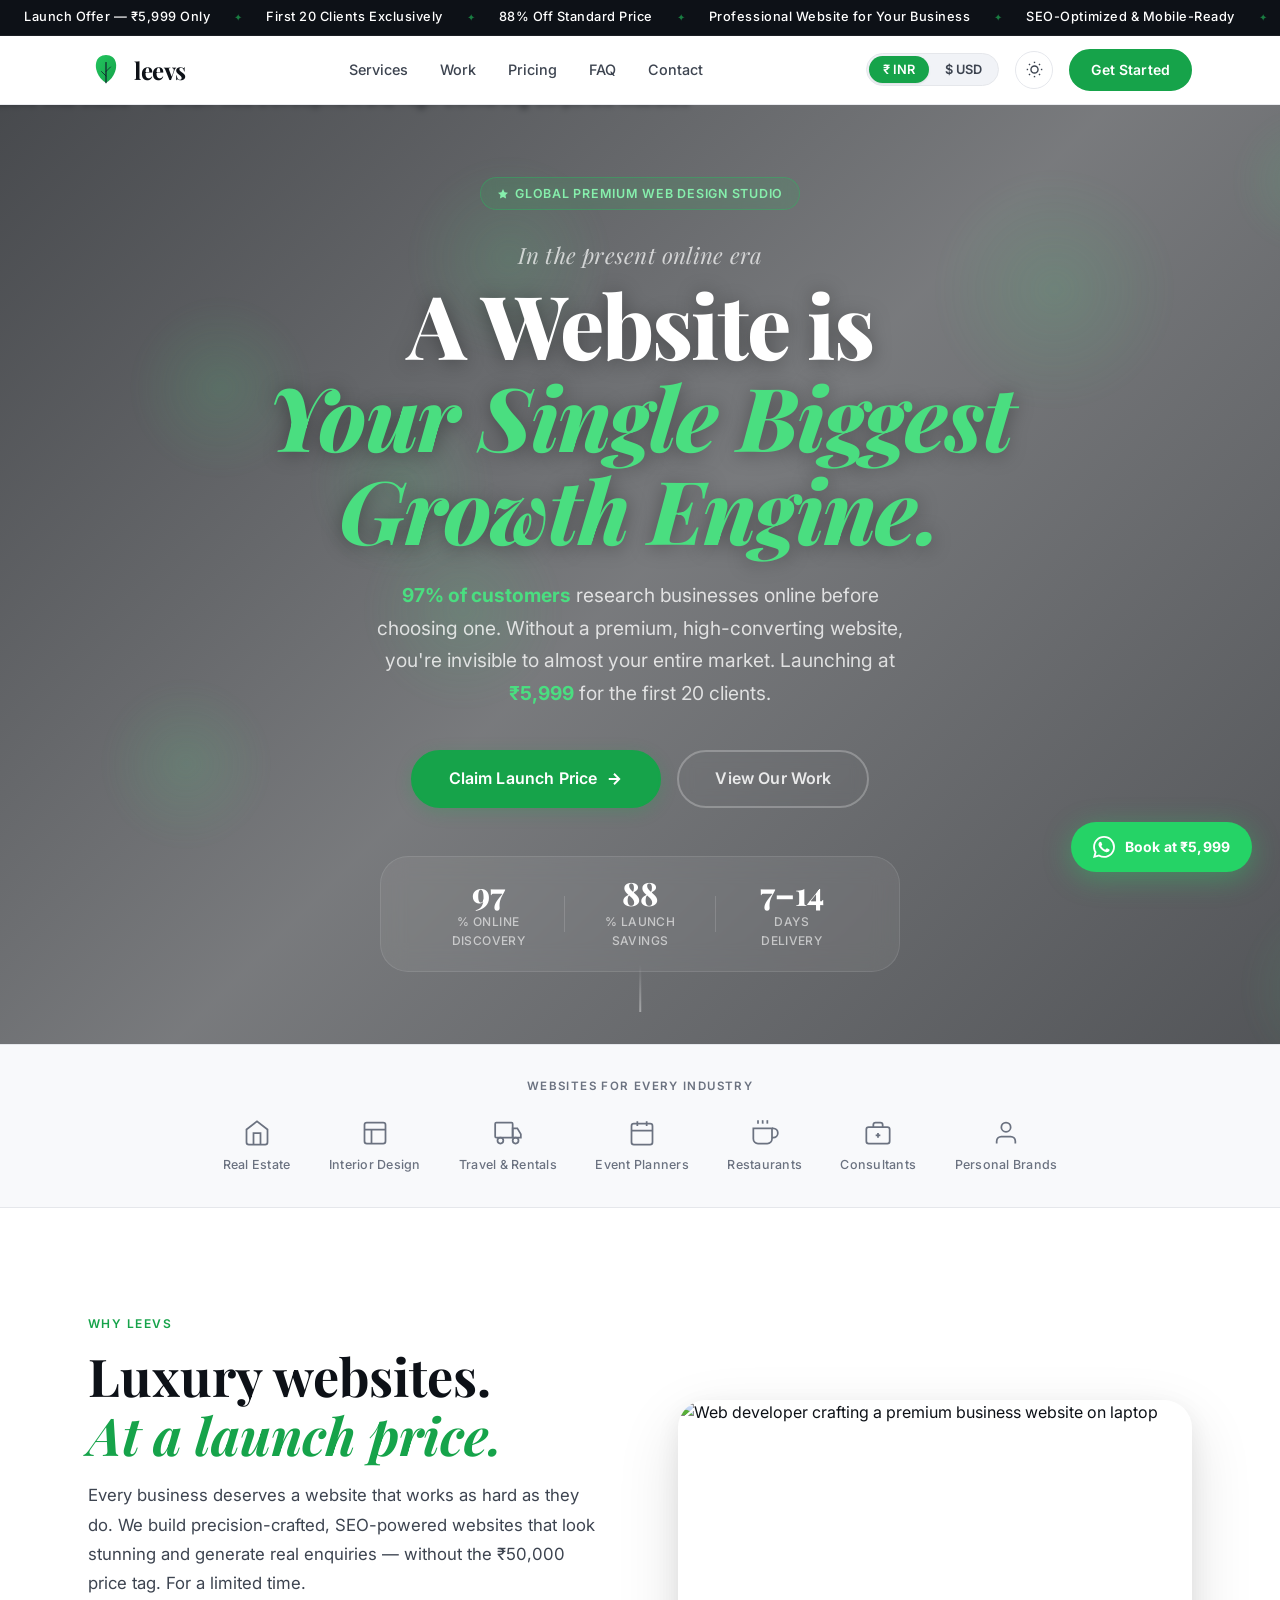
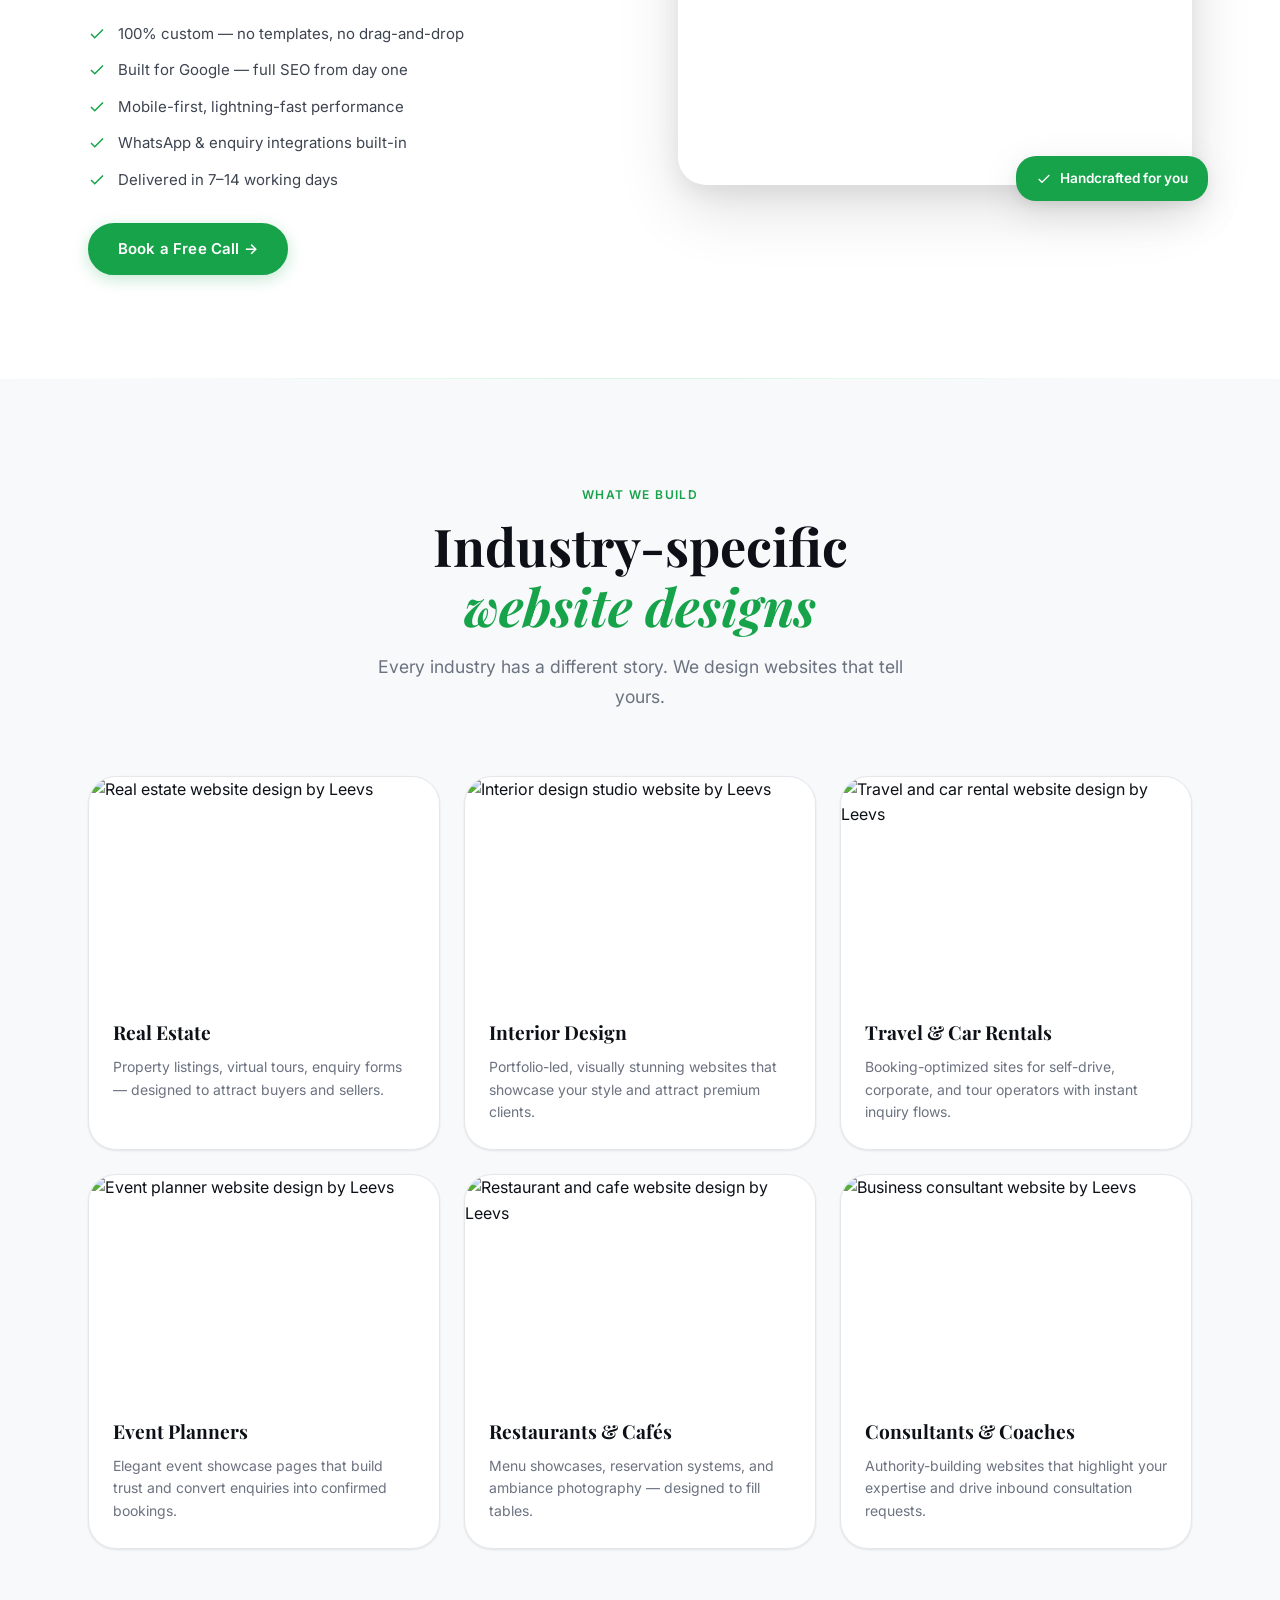
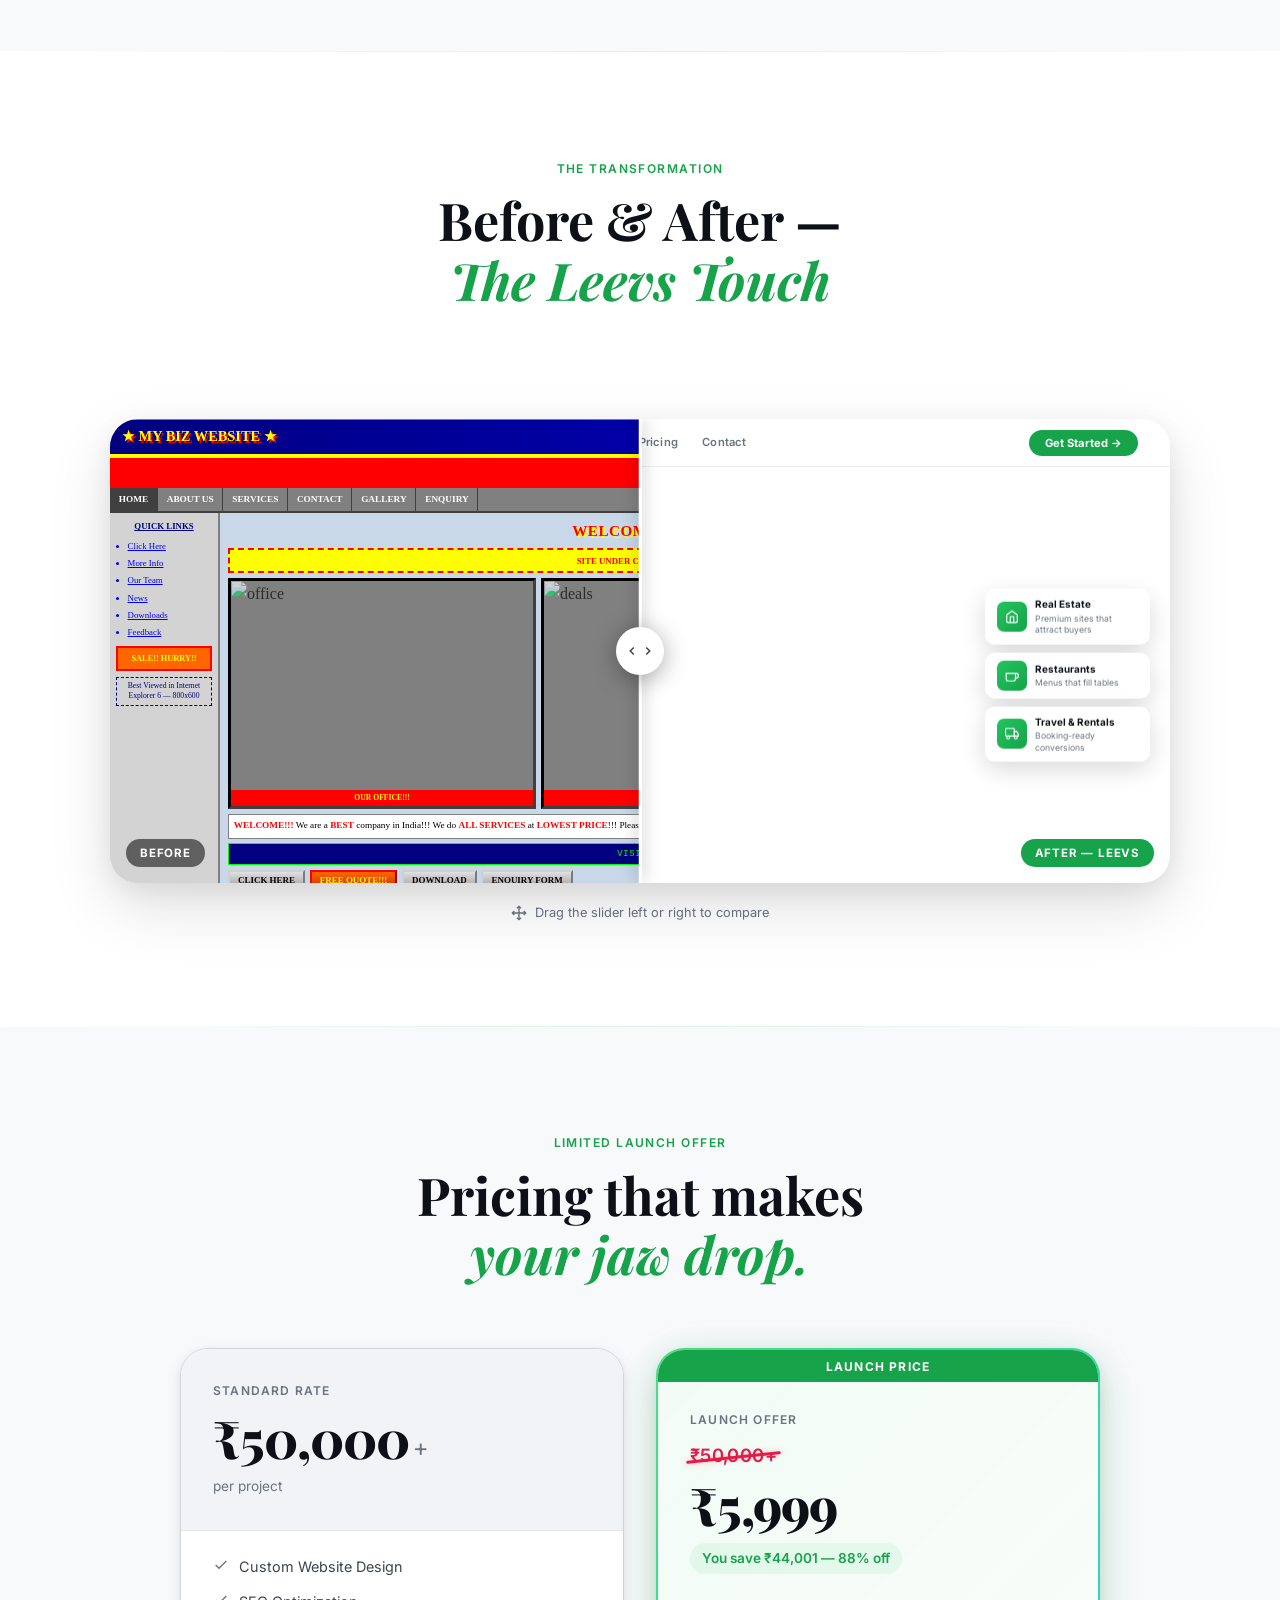
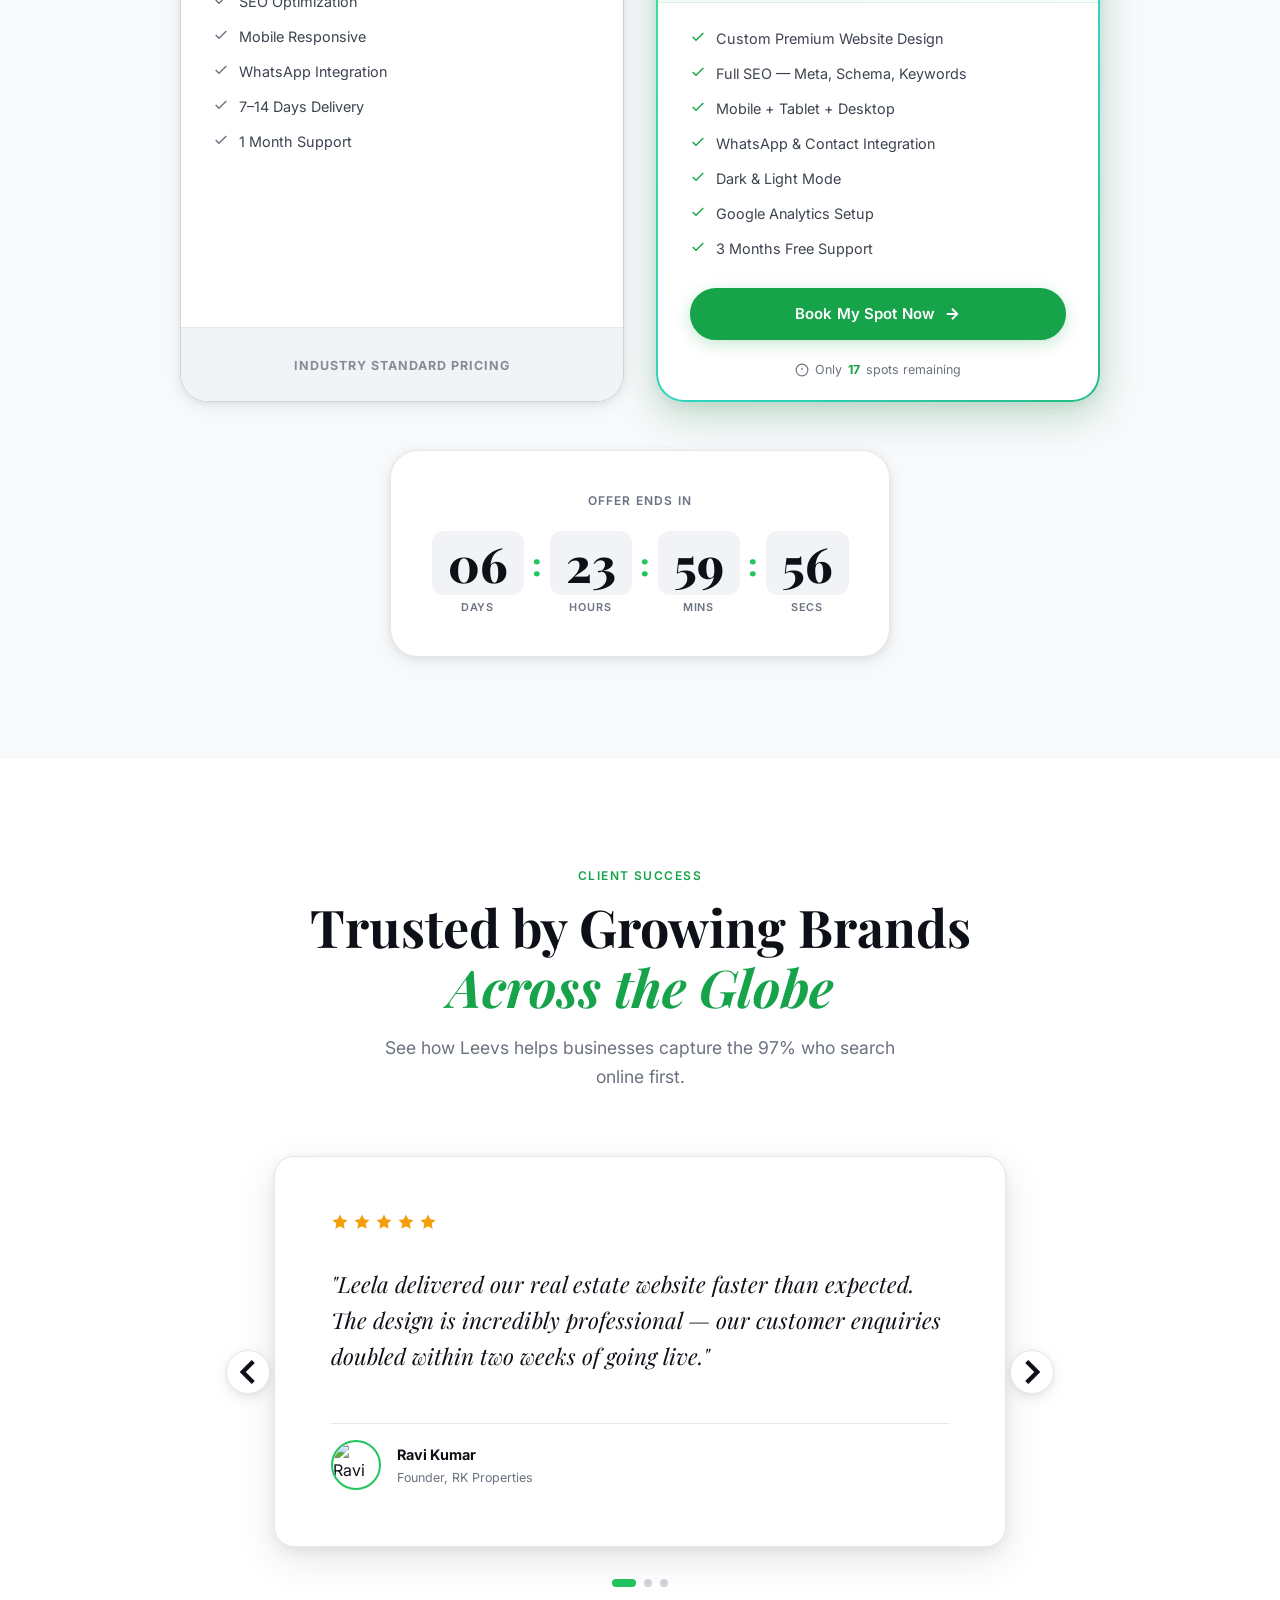
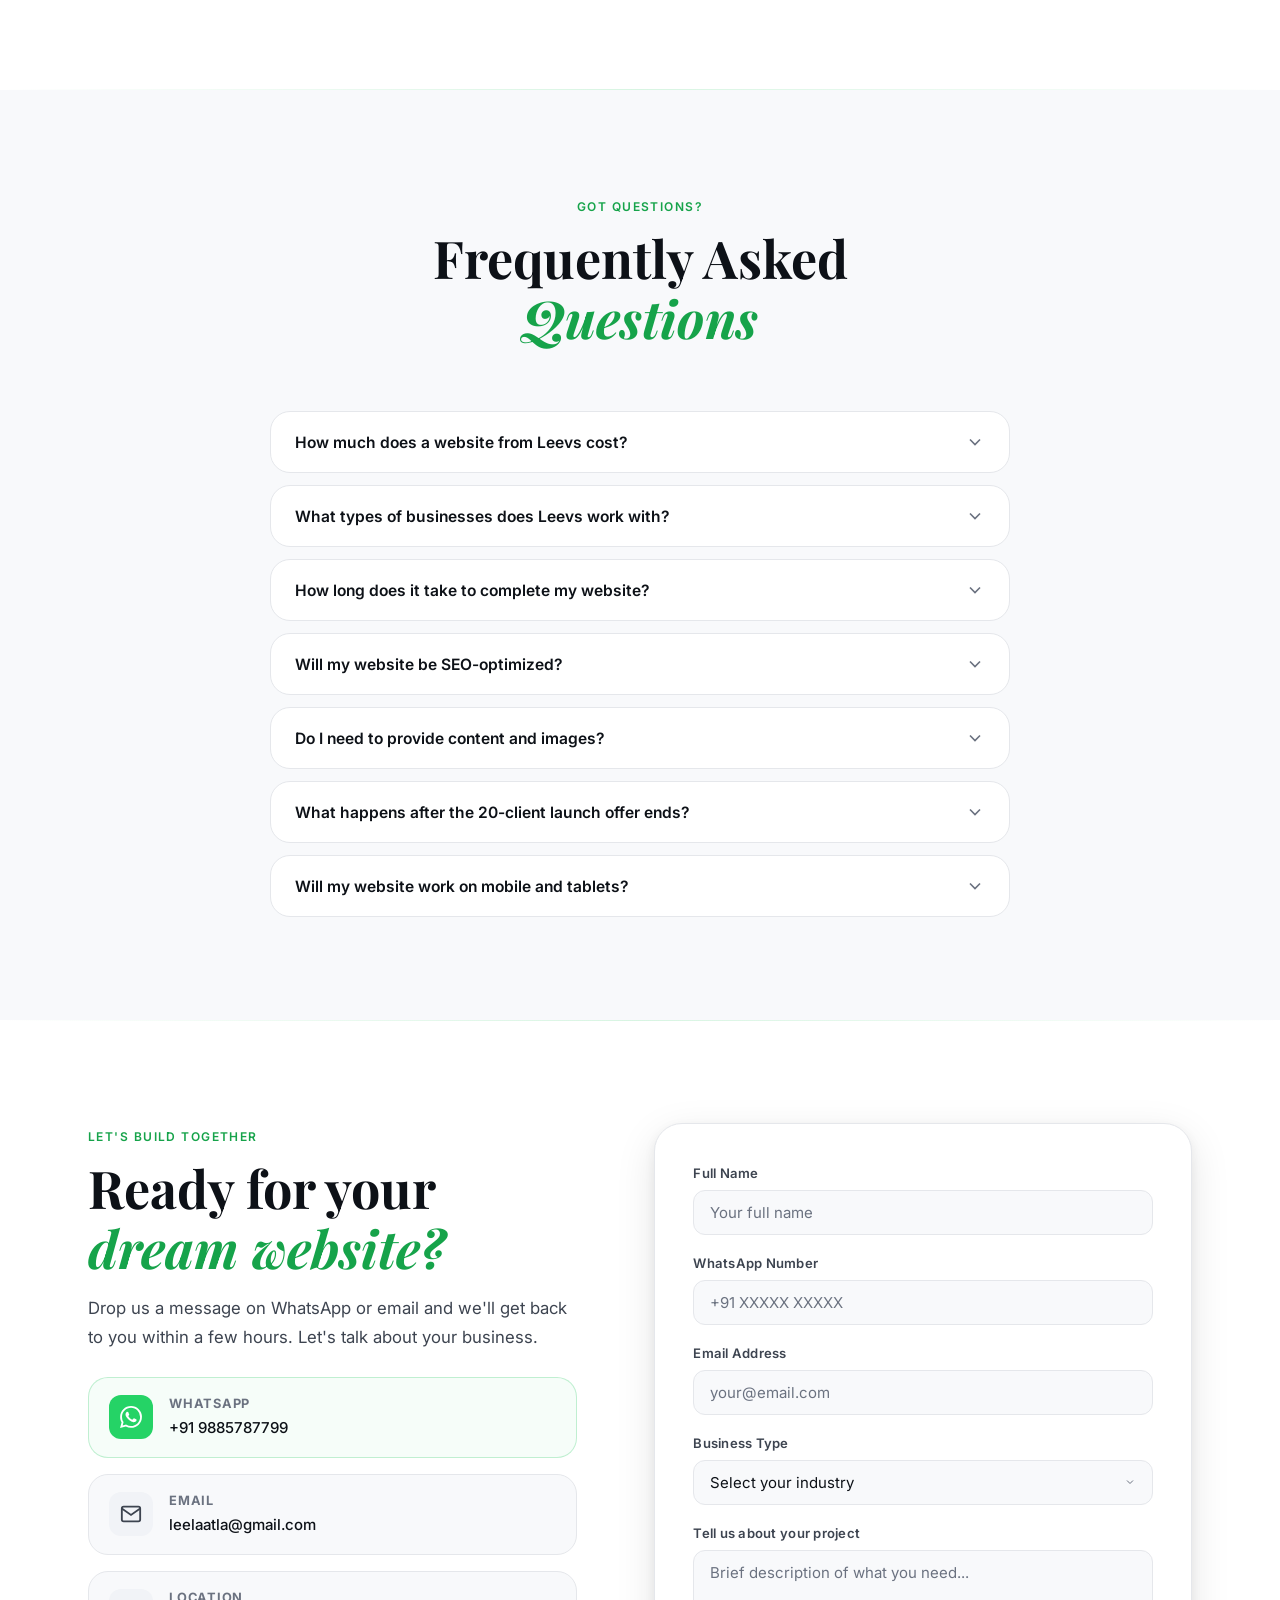
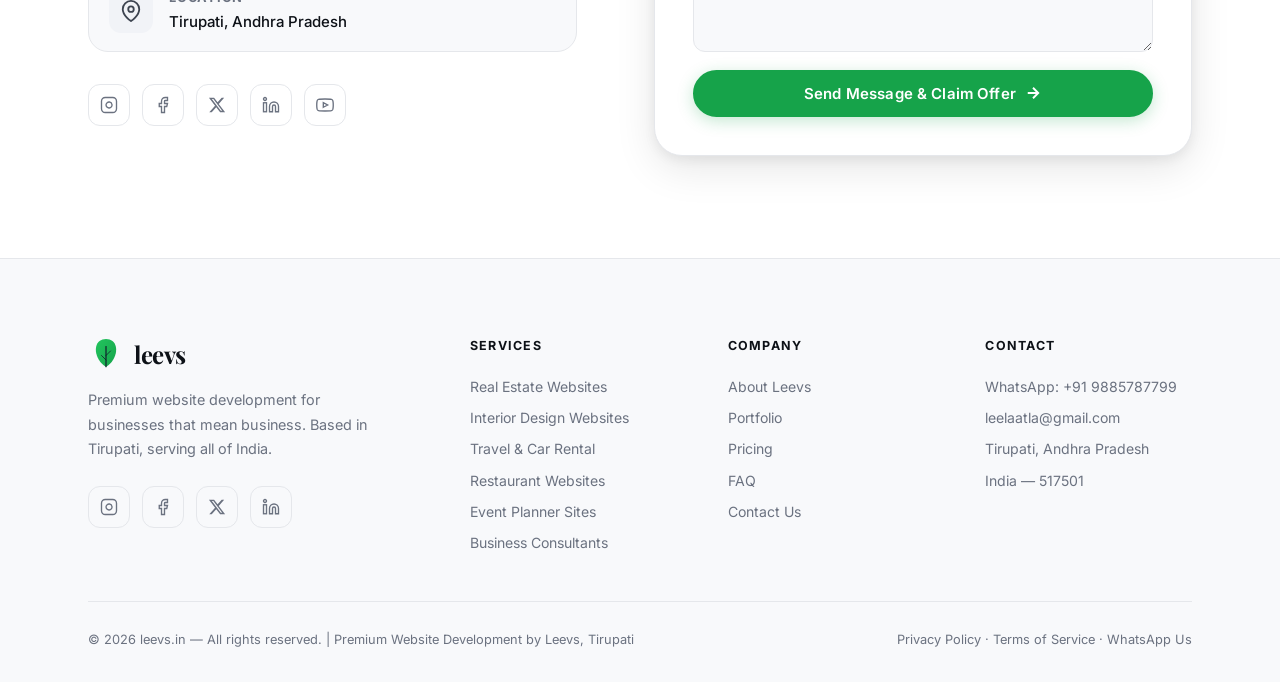
==== index.html @ 442b1426 "feat: premium luxury optimizations, dynamic Web3Forms leads, and Cloudflare Pages SEO headers" ====
<!DOCTYPE html>
<html lang="en" data-theme="light">
<head>
  <meta charset="UTF-8" />
  <meta name="viewport" content="width=device-width, initial-scale=1.0" />
  <meta http-equiv="X-UA-Compatible" content="IE=edge" />

  <title>Leevs | Premium Web Development & High-Converting Business Websites</title>
  <meta name="description" content="Leevs designs and builds premium, SEO-optimized business websites starting at just $79 / ₹5,999. Get a premium, luxury website that drives 97% of online customer discovery in the modern era. 7-14 days delivery. Launch offer." />
  <meta name="keywords" content="leevs, levis, leves, leevs.com, leevs.in, leev, leaves website, best web designer in hyderabad, best web designer in bangalore, best web designer in chennai, best web designer in tirupati, premium web design company hyderabad, web design bangalore, custom website development, affordable business website" />
  <meta name="author" content="Leela Srinivas Atla – Leevs" />
  <meta name="robots" content="index, follow, max-snippet:-1, max-image-preview:large, max-video-preview:-1" />
  <meta name="theme-color" content="#ffffff" />
  <link rel="canonical" href="https://leevs.in/" />

  <meta property="og:type" content="website" />
  <meta property="og:url" content="https://leevs.in/" />
  <meta property="og:title" content="Leevs – Premium Business Websites starting at $79 / ₹5,999" />
  <meta property="og:description" content="Elevate your business online with a luxury, custom-crafted website. Grab the launch price of $79 / ₹5,999. Drives 97% online customer discovery." />
  <meta property="og:image" content="https://leevs.in/og-image.jpg" />
  <meta property="og:locale" content="en_US" />
  <meta property="og:site_name" content="Leevs" />

  <meta name="twitter:card" content="summary_large_image" />
  <meta name="twitter:url" content="https://leevs.in/" />
  <meta name="twitter:title" content="Leevs – Custom Premium Websites at Just $79 / ₹5,999" />
  <meta name="twitter:description" content="Launch special: get a premium SEO-optimized business website. Handcrafted to scale your brand." />
  <meta name="twitter:image" content="https://leevs.in/og-image.jpg" />

  <meta name="geo.region" content="IN-AP" />
  <meta name="geo.placename" content="Tirupati, Hyderabad, Bangalore, Chennai" />
  <meta name="geo.position" content="13.6288;79.4192" />
  <meta name="ICBM" content="13.6288, 79.4192" />

  <link rel="icon" type="image/svg+xml" href="data:image/svg+xml,%3Csvg xmlns='http://www.w3.org/2000/svg' viewBox='0 0 64 64'%3E%3Cdefs%3E%3ClinearGradient id='lg' x1='0%25' y1='0%25' x2='100%25' y2='100%25'%3E%3Cstop offset='0%25' stop-color='%2322c55e'/%3E%3Cstop offset='100%25' stop-color='%2316a34a'/%3E%3C/linearGradient%3E%3C/defs%3E%3Ccircle cx='32' cy='32' r='32' fill='%230f172a'/%3E%3Cpath d='M32 10 C50 10 54 28 40 44 C36 48 32 50 32 50 C32 50 28 48 24 44 C10 28 14 10 32 10Z' fill='url(%23lg)'/%3E%3Cline x1='32' y1='50' x2='32' y2='20' stroke='%230f172a' stroke-width='1.5' stroke-linecap='round'/%3E%3C/svg%3E" />
  <link rel="apple-touch-icon" href="data:image/svg+xml,%3Csvg xmlns='http://www.w3.org/2000/svg' viewBox='0 0 180 180'%3E%3Crect width='180' height='180' rx='40' fill='%230f172a'/%3E%3Cpath d='M90 20 C145 20 155 75 120 115 C110 127 90 135 90 135 C90 135 70 127 60 115 C25 75 35 20 90 20Z' fill='%2322c55e'/%3E%3C/svg%3E" />

  <link rel="preconnect" href="https://fonts.googleapis.com" />
  <link rel="preconnect" href="https://fonts.gstatic.com" crossorigin />
  <link href="https://fonts.googleapis.com/css2?family=Playfair+Display:ital,wght@0,400;0,600;0,700;0,800;1,400;1,600&family=Inter:wght@300;400;500;600;700&family=Cormorant+Garamond:ital,wght@0,300;0,400;0,600;1,300;1,400&display=swap" rel="stylesheet" />
  <link rel="manifest" href="/manifest.json" />

  <script type="application/ld+json">
  {
    "@context": "https://schema.org",
    "@graph": [
      {
        "@type": "WebSite",
        "@id": "https://leevs.in/#website",
        "url": "https://leevs.in/",
        "name": "Leevs",
        "description": "Premium website development for businesses at affordable launch prices.",
        "publisher": { "@id": "https://leevs.in/#organization" },
        "inLanguage": "en-US",
        "alternateName": ["levis", "leves", "leevs.com", "leevs.in", "leevs", "leaves website", "leev"]
      },
      {
        "@type": "Organization",
        "@id": "https://leevs.in/#organization",
        "name": "Leevs",
        "legalName": "Leevs Web Studio",
        "alternateName": ["levis", "leves", "leevs.com", "leevs.in", "leevs", "leevs web studio", "levis web design", "leves web studio", "leevs web design", "leaves web design"],
        "url": "https://leevs.in/",
        "description": "Premium web design studio offering custom business websites at global launch prices starting at $79 / ₹5,999.",
        "telephone": "+919885787799",
        "email": "leelaatla@gmail.com",
        "areaServed": [
          { "@type": "City", "name": "Hyderabad", "sameAs": "https://en.wikipedia.org/wiki/Hyderabad" },
          { "@type": "City", "name": "Bangalore", "sameAs": "https://en.wikipedia.org/wiki/Bengaluru" },
          { "@type": "City", "name": "Chennai", "sameAs": "https://en.wikipedia.org/wiki/Chennai" },
          { "@type": "City", "name": "Tirupati", "sameAs": "https://en.wikipedia.org/wiki/Tirupati" },
          { "@type": "City", "name": "Mumbai", "sameAs": "https://en.wikipedia.org/wiki/Mumbai" },
          { "@type": "City", "name": "Pune", "sameAs": "https://en.wikipedia.org/wiki/Pune" },
          { "@type": "City", "name": "Delhi", "sameAs": "https://en.wikipedia.org/wiki/Delhi" },
          { "@type": "City", "name": "Noida", "sameAs": "https://en.wikipedia.org/wiki/Noida" },
          { "@type": "City", "name": "Gurgaon", "sameAs": "https://en.wikipedia.org/wiki/Gurugram" },
          { "@type": "City", "name": "Kolkata", "sameAs": "https://en.wikipedia.org/wiki/Kolkata" },
          { "@type": "City", "name": "Kochi", "sameAs": "https://en.wikipedia.org/wiki/Kochi" },
          { "@type": "City", "name": "Visakhapatnam", "sameAs": "https://en.wikipedia.org/wiki/Visakhapatnam" },
          { "@type": "City", "name": "Vijayawada", "sameAs": "https://en.wikipedia.org/wiki/Vijayawada" },
          { "@type": "City", "name": "Ahmedabad", "sameAs": "https://en.wikipedia.org/wiki/Ahmedabad" },
          { "@type": "City", "name": "San Francisco", "sameAs": "https://en.wikipedia.org/wiki/San_Francisco" },
          { "@type": "City", "name": "New York", "sameAs": "https://en.wikipedia.org/wiki/New_York_City" },
          { "@type": "City", "name": "London", "sameAs": "https://en.wikipedia.org/wiki/London" },
          { "@type": "City", "name": "Dubai", "sameAs": "https://en.wikipedia.org/wiki/Dubai" },
          { "@type": "City", "name": "Singapore", "sameAs": "https://en.wikipedia.org/wiki/Singapore" },
          { "@type": "City", "name": "Sydney", "sameAs": "https://en.wikipedia.org/wiki/Sydney" },
          { "@type": "City", "name": "Toronto", "sameAs": "https://en.wikipedia.org/wiki/Toronto" },
          { "@type": "Country", "name": "India", "sameAs": "https://en.wikipedia.org/wiki/India" },
          { "@type": "Country", "name": "United States", "sameAs": "https://en.wikipedia.org/wiki/United_States" }
        ],
        "address": {
          "@type": "PostalAddress",
          "addressLocality": "Tirupati",
          "addressRegion": "Andhra Pradesh",
          "postalCode": "517501",
          "addressCountry": "IN"
        },
        "founder": {
          "@type": "Person",
          "name": "Leela Srinivas Atla",
          "email": "leelaatla@gmail.com"
        },
        "hasOfferCatalog": {
          "@type": "OfferCatalog",
          "name": "Website Development Services",
          "itemListElement": [
            {
              "@type": "Offer",
              "name": "Launch Special Website Package (INR)",
              "price": "5999",
              "priceCurrency": "INR",
              "availability": "https://schema.org/LimitedAvailability"
            },
            {
              "@type": "Offer",
              "name": "Launch Special Website Package (USD)",
              "price": "79",
              "priceCurrency": "USD",
              "availability": "https://schema.org/LimitedAvailability"
            }
          ]
        }
      },
      {
        "@type": "FAQPage",
        "mainEntity": [
          {
            "@type": "Question",
            "name": "How much does a website from Leevs cost?",
            "acceptedAnswer": { "@type": "Answer", "text": "Our standard pricing starts at $699 / ₹50,000+. During launch, we offer a complete custom website at just $79 / ₹5,999 — an 88% discount — for the first 20 clients." }
          },
          {
            "@type": "Question",
            "name": "What types of businesses does Leevs build websites for?",
            "acceptedAnswer": { "@type": "Answer", "text": "Real Estate, Interior Design, Travel & Car Rentals, Event Planners, Restaurants, Consultants, Personal Brands, and more." }
          },
          {
            "@type": "Question",
            "name": "Will my website be SEO optimized?",
            "acceptedAnswer": { "@type": "Answer", "text": "Yes — semantic HTML5, meta tags, schema markup, fast load, mobile-first, Google Search Console setup and keyword integration." }
          },
          {
            "@type": "Question",
            "name": "How long does it take to build a website?",
            "acceptedAnswer": { "@type": "Answer", "text": "7–14 working days depending on complexity and content delivery." }
          }
        ]
      }
    ]
  }
  </script>

  <link rel="stylesheet" href="style.css" />
</head>

<body>

  <!-- ANIMATED RIBBON -->
  <div class="ribbon" aria-label="Launch offer announcement">
    <div class="ribbon__track">
      <span class="ribbon__item">Launch Offer — <span class="curr-val" data-usd="$79" data-inr="₹5,999">₹5,999</span> Only</span>
      <span class="ribbon__sep">✦</span>
      <span class="ribbon__item">First 20 Clients Exclusively</span>
      <span class="ribbon__sep">✦</span>
      <span class="ribbon__item">88% Off Standard Price</span>
      <span class="ribbon__sep">✦</span>
      <span class="ribbon__item">Professional Website for Your Business</span>
      <span class="ribbon__sep">✦</span>
      <span class="ribbon__item">SEO-Optimized &amp; Mobile-Ready</span>
      <span class="ribbon__sep">✦</span>
      <span class="ribbon__item">Launch Offer — <span class="curr-val" data-usd="$79" data-inr="₹5,999">₹5,999</span> Only</span>
      <span class="ribbon__sep">✦</span>
      <span class="ribbon__item">First 20 Clients Exclusively</span>
      <span class="ribbon__sep">✦</span>
      <span class="ribbon__item">88% Off Standard Price</span>
      <span class="ribbon__sep">✦</span>
      <span class="ribbon__item">Professional Website for Your Business</span>
      <span class="ribbon__sep">✦</span>
      <span class="ribbon__item">SEO-Optimized &amp; Mobile-Ready</span>
      <span class="ribbon__sep">✦</span>
    </div>
  </div>

  <!-- NAVBAR -->
  <header class="navbar" id="navbar" role="banner">
    <div class="container navbar__inner">
      <a href="/" class="navbar__logo" aria-label="Leevs Home">
        <svg class="logo-svg" viewBox="0 0 48 48" fill="none" xmlns="http://www.w3.org/2000/svg" aria-hidden="true">
          <defs>
            <linearGradient id="leafGrad" x1="0%" y1="0%" x2="100%" y2="100%">
              <stop offset="0%" stop-color="#22c55e"/>
              <stop offset="100%" stop-color="#16a34a"/>
            </linearGradient>
          </defs>
          <path d="M24 4 C38 4 42 20 32 34 C28.5 38.5 24 41 24 41 C24 41 19.5 38.5 16 34 C6 20 10 4 24 4Z" fill="url(#leafGrad)"/>
          <line x1="24" y1="41" x2="24" y2="14" stroke="#0f172a" stroke-width="1.5" stroke-linecap="round"/>
          <line x1="24" y1="26" x2="30" y2="20" stroke="#0f172a" stroke-width="1" stroke-linecap="round"/>
          <line x1="24" y1="32" x2="18" y2="26" stroke="#0f172a" stroke-width="1" stroke-linecap="round"/>
        </svg>
        <span class="logo-text">leevs</span>
      </a>

      <nav class="navbar__nav" role="navigation" aria-label="Main navigation">
        <ul>
          <li><a href="#services">Services</a></li>
          <li><a href="#work">Work</a></li>
          <li><a href="#pricing">Pricing</a></li>
          <li><a href="#faq">FAQ</a></li>
          <li><a href="#contact">Contact</a></li>
        </ul>
      </nav>

      <div class="navbar__controls">
        <!-- CURRENCY SWITCHER -->
        <div class="currency-toggle" id="currencyToggle" role="group" aria-label="Currency Selector">
          <button class="currency-btn active" data-currency="inr" aria-label="Switch to INR">₹ INR</button>
          <button class="currency-btn" data-currency="usd" aria-label="Switch to USD">$ USD</button>
        </div>

        <button class="theme-toggle" id="themeToggle" aria-label="Toggle dark/light mode">
          <svg class="icon-sun" xmlns="http://www.w3.org/2000/svg" viewBox="0 0 24 24" fill="none" stroke="currentColor" stroke-width="2">
            <circle cx="12" cy="12" r="5"/>
            <line x1="12" y1="1" x2="12" y2="3"/><line x1="12" y1="21" x2="12" y2="23"/>
            <line x1="4.22" y1="4.22" x2="5.64" y2="5.64"/><line x1="18.36" y1="18.36" x2="19.78" y2="19.78"/>
            <line x1="1" y1="12" x2="3" y2="12"/><line x1="21" y1="12" x2="23" y2="12"/>
            <line x1="4.22" y1="19.78" x2="5.64" y2="18.36"/><line x1="18.36" y1="5.64" x2="19.78" y2="4.22"/>
          </svg>
          <svg class="icon-moon" xmlns="http://www.w3.org/2000/svg" viewBox="0 0 24 24" fill="none" stroke="currentColor" stroke-width="2">
            <path d="M21 12.79A9 9 0 1 1 11.21 3 7 7 0 0 0 21 12.79z"/>
          </svg>
        </button>
        <a href="#contact" class="btn btn--nav">Get Started</a>
        <button class="hamburger" id="hamburger" aria-label="Open menu" aria-expanded="false">
          <span></span><span></span><span></span>
        </button>
      </div>
    </div>

    <div class="mobile-menu" id="mobileMenu" role="dialog" aria-label="Mobile navigation">
      <ul>
        <li><a href="#services" class="mobile-link">Services</a></li>
        <li><a href="#work" class="mobile-link">Work</a></li>
        <li><a href="#pricing" class="mobile-link">Pricing</a></li>
        <li><a href="#faq" class="mobile-link">FAQ</a></li>
        <li><a href="#contact" class="mobile-link">Contact</a></li>
        <li><a href="#contact" class="btn btn--primary mobile-link">Get Started →</a></li>
      </ul>
    </div>
  </header>

  <main id="main-content">

    <!-- HERO -->
    <section class="hero" id="hero" aria-labelledby="heroHeading">
      <div class="hero__bg" aria-hidden="true">
        <img src="https://images.unsplash.com/photo-1467232004584-a241de8bcf5d?w=1920&q=80&auto=format&fit=crop"
             alt="Leevs Web Studio - Premium Web Development and High-Converting Corporate Websites" class="hero__bg-img" loading="eager" fetchpriority="high"/>
        <div class="hero__bg-overlay"></div>
        <div class="hero__particles" id="heroParticles" aria-hidden="true"></div>
      </div>
      <div class="container hero__content">
        <div class="hero__badge reveal">
          <svg width="14" height="14" viewBox="0 0 24 24" fill="currentColor"><path d="M12 2l3.09 6.26L22 9.27l-5 4.87 1.18 6.88L12 17.77l-6.18 3.25L7 14.14 2 9.27l6.91-1.01L12 2z"/></svg>
          <span>Global Premium Web Design Studio</span>
        </div>
        <h1 class="hero__headline reveal" id="heroHeading">
          <span class="hero__headline-sub">In the present online era</span>
          <span class="hero__headline-main">A Website is <em>Your Single Biggest Growth Engine.</em></span>
        </h1>
        <p class="hero__subtext reveal">
          <strong>97% of customers</strong> research businesses online before choosing one. Without a premium, high-converting website, you're invisible to almost your entire market.
          Launching at <strong class="curr-val" data-usd="$79" data-inr="₹5,999">₹5,999</strong> for the first 20 clients.
        </p>
        <div class="hero__ctas reveal">
          <a href="#contact" class="btn btn--primary btn--lg">
            Claim Launch Price
            <svg width="18" height="18" viewBox="0 0 24 24" fill="none" stroke="currentColor" stroke-width="2.5"><path d="M5 12h14M12 5l7 7-7 7"/></svg>
          </a>
          <a href="#work" class="btn btn--ghost btn--lg">View Our Work</a>
        </div>
        <div class="hero__stats reveal">
          <div class="hero__stat"><strong data-count="97">97</strong><span>% Online Discovery</span></div>
          <div class="hero__stat-divider"></div>
          <div class="hero__stat"><strong data-count="88">88</strong><span>% Launch Savings</span></div>
          <div class="hero__stat-divider"></div>
          <div class="hero__stat"><strong>7–14</strong><span>Days Delivery</span></div>
        </div>
      </div>
      <div class="hero__scroll" aria-hidden="true"><div class="hero__scroll-line"></div></div>
    </section>

        <!-- TRUST BAR -->
    <section class="trust-bar" aria-label="Industries we serve">
      <div class="container">
        <p class="trust-bar__label">Websites for every industry</p>
        <div class="trust-bar__items">
          <div class="trust-bar__item">
            <svg viewBox="0 0 24 24" fill="none" stroke="currentColor" stroke-width="1.5" aria-hidden="true">
              <path d="M3 9l9-7 9 7v11a2 2 0 0 1-2 2H5a2 2 0 0 1-2-2z"/>
              <polyline points="9 22 9 12 15 12 15 22"/>
            </svg>
            <span>Real Estate</span>
          </div>
          <div class="trust-bar__item">
            <svg viewBox="0 0 24 24" fill="none" stroke="currentColor" stroke-width="1.5" aria-hidden="true">
              <rect x="3" y="3" width="18" height="18" rx="2"/>
              <path d="M3 9h18M9 21V9"/>
            </svg>
            <span>Interior Design</span>
          </div>
          <div class="trust-bar__item">
            <svg viewBox="0 0 24 24" fill="none" stroke="currentColor" stroke-width="1.5" aria-hidden="true">
              <rect x="1" y="3" width="15" height="13" rx="1"/>
              <path d="M16 8h4l3 5v3h-7V8z"/>
              <circle cx="5.5" cy="18.5" r="2.5"/><circle cx="18.5" cy="18.5" r="2.5"/>
            </svg>
            <span>Travel & Rentals</span>
          </div>
          <div class="trust-bar__item">
            <svg viewBox="0 0 24 24" fill="none" stroke="currentColor" stroke-width="1.5" aria-hidden="true">
              <path d="M8 2v4M16 2v4M3 10h18M5 4h14a2 2 0 0 1 2 2v14a2 2 0 0 1-2 2H5a2 2 0 0 1-2-2V6a2 2 0 0 1 2-2z"/>
            </svg>
            <span>Event Planners</span>
          </div>
          <div class="trust-bar__item">
            <svg viewBox="0 0 24 24" fill="none" stroke="currentColor" stroke-width="1.5" aria-hidden="true">
              <path d="M18 8h1a4 4 0 0 1 0 8h-1"/>
              <path d="M2 8h16v9a4 4 0 0 1-4 4H6a4 4 0 0 1-4-4V8z"/>
              <line x1="6" y1="1" x2="6" y2="4"/><line x1="10" y1="1" x2="10" y2="4"/><line x1="14" y1="1" x2="14" y2="4"/>
            </svg>
            <span>Restaurants</span>
          </div>
          <div class="trust-bar__item">
            <svg viewBox="0 0 24 24" fill="none" stroke="currentColor" stroke-width="1.5" aria-hidden="true">
              <rect x="2" y="7" width="20" height="14" rx="2"/>
              <path d="M16 7V5a2 2 0 0 0-2-2h-4a2 2 0 0 0-2 2v2"/>
              <line x1="12" y1="12" x2="12" y2="16"/><line x1="10" y1="14" x2="14" y2="14"/>
            </svg>
            <span>Consultants</span>
          </div>
          <div class="trust-bar__item">
            <svg viewBox="0 0 24 24" fill="none" stroke="currentColor" stroke-width="1.5" aria-hidden="true">
              <path d="M20 21v-2a4 4 0 0 0-4-4H8a4 4 0 0 0-4 4v2"/>
              <circle cx="12" cy="7" r="4"/>
            </svg>
            <span>Personal Brands</span>
          </div>
        </div>
      </div>
    </section>

    <!-- VALUE PROPOSITION -->
    <section class="value-prop section" id="about" aria-labelledby="valueHeading">
      <div class="container">
        <div class="value-prop__grid">
          <div class="value-prop__text">
            <span class="section-label">Why Leevs</span>
            <h2 id="valueHeading" class="section-title reveal">
              Luxury websites.<br/><em>At a launch price.</em>
            </h2>
            <p class="section-body reveal">
              Every business deserves a website that works as hard as they do. We build precision-crafted, SEO-powered websites that look stunning and generate real enquiries — without the <span class="curr-val" data-usd="$699" data-inr="₹50,000">₹50,000</span> price tag. For a limited time.
            </p>
            <ul class="value-list reveal">
              <li>
                <svg viewBox="0 0 24 24" fill="none" stroke="currentColor" stroke-width="2" aria-hidden="true"><polyline points="20 6 9 17 4 12"/></svg>
                <span>100% custom — no templates, no drag-and-drop</span>
              </li>
              <li>
                <svg viewBox="0 0 24 24" fill="none" stroke="currentColor" stroke-width="2" aria-hidden="true"><polyline points="20 6 9 17 4 12"/></svg>
                <span>Built for Google — full SEO from day one</span>
              </li>
              <li>
                <svg viewBox="0 0 24 24" fill="none" stroke="currentColor" stroke-width="2" aria-hidden="true"><polyline points="20 6 9 17 4 12"/></svg>
                <span>Mobile-first, lightning-fast performance</span>
              </li>
              <li>
                <svg viewBox="0 0 24 24" fill="none" stroke="currentColor" stroke-width="2" aria-hidden="true"><polyline points="20 6 9 17 4 12"/></svg>
                <span>WhatsApp &amp; enquiry integrations built-in</span>
              </li>
              <li>
                <svg viewBox="0 0 24 24" fill="none" stroke="currentColor" stroke-width="2" aria-hidden="true"><polyline points="20 6 9 17 4 12"/></svg>
                <span>Delivered in 7–14 working days</span>
              </li>
            </ul>
            <a href="#contact" class="btn btn--primary reveal">Book a Free Call →</a>
          </div>
          <div class="value-prop__visual reveal">
            <div class="value-prop__img-frame">
              <img
                src="https://images.unsplash.com/photo-1498050108023-c5249f4df085?w=800&q=80&auto=format&fit=crop"
                alt="Web developer crafting a premium business website on laptop"
                loading="lazy" class="value-prop__img"
              />
              <div class="value-prop__badge value-prop__badge--pulse">
                <svg width="20" height="20" viewBox="0 0 24 24" fill="none" stroke="currentColor" stroke-width="2"><polyline points="20 6 9 17 4 12"/></svg>
                <span>Handcrafted for you</span>
              </div>
            </div>
          </div>
        </div>
      </div>
    </section>

    <hr class="luxury-divider" />

    <!-- SERVICES -->
    <section class="services section" id="services" aria-labelledby="servicesHeading">
      <div class="container">
        <div class="section-header">
          <span class="section-label">What We Build</span>
          <h2 id="servicesHeading" class="section-title reveal">Industry-specific<br/><em>website designs</em></h2>
          <p class="section-subtitle reveal">Every industry has a different story. We design websites that tell yours.</p>
        </div>
        <div class="services__grid">
          <article class="service-card reveal" itemscope itemtype="https://schema.org/Service">
            <div class="service-card__img-wrap">
              <img src="https://images.unsplash.com/photo-1560518883-ce09059eeffa?w=600&q=80&auto=format&fit=crop"
                   alt="Real estate website design by Leevs" loading="lazy" itemprop="image"/>
              <div class="service-card__overlay"></div>
            </div>
            <div class="service-card__body">
              <h3 itemprop="name">Real Estate</h3>
              <p itemprop="description">Property listings, virtual tours, enquiry forms — designed to attract buyers and sellers.</p>
            </div>
          </article>
          <article class="service-card reveal" itemscope itemtype="https://schema.org/Service">
            <div class="service-card__img-wrap">
              <img src="https://images.unsplash.com/photo-1586023492125-27b2c045efd7?w=600&q=80&auto=format&fit=crop"
                   alt="Interior design studio website by Leevs" loading="lazy" itemprop="image"/>
              <div class="service-card__overlay"></div>
            </div>
            <div class="service-card__body">
              <h3 itemprop="name">Interior Design</h3>
              <p itemprop="description">Portfolio-led, visually stunning websites that showcase your style and attract premium clients.</p>
            </div>
          </article>
          <article class="service-card reveal" itemscope itemtype="https://schema.org/Service">
            <div class="service-card__img-wrap">
              <img src="https://images.unsplash.com/photo-1544620347-c4fd4a3d5957?w=600&q=80&auto=format&fit=crop"
                   alt="Travel and car rental website design by Leevs" loading="lazy" itemprop="image"/>
              <div class="service-card__overlay"></div>
            </div>
            <div class="service-card__body">
              <h3 itemprop="name">Travel & Car Rentals</h3>
              <p itemprop="description">Booking-optimized sites for self-drive, corporate, and tour operators with instant inquiry flows.</p>
            </div>
          </article>
          <article class="service-card reveal" itemscope itemtype="https://schema.org/Service">
            <div class="service-card__img-wrap">
              <img src="https://images.unsplash.com/photo-1519167758481-83f550bb49b3?w=600&q=80&auto=format&fit=crop"
                   alt="Event planner website design by Leevs" loading="lazy" itemprop="image"/>
              <div class="service-card__overlay"></div>
            </div>
            <div class="service-card__body">
              <h3 itemprop="name">Event Planners</h3>
              <p itemprop="description">Elegant event showcase pages that build trust and convert enquiries into confirmed bookings.</p>
            </div>
          </article>
          <article class="service-card reveal" itemscope itemtype="https://schema.org/Service">
            <div class="service-card__img-wrap">
              <img src="https://images.unsplash.com/photo-1414235077428-338989a2e8c0?w=600&q=80&auto=format&fit=crop"
                   alt="Restaurant and cafe website design by Leevs" loading="lazy" itemprop="image"/>
              <div class="service-card__overlay"></div>
            </div>
            <div class="service-card__body">
              <h3 itemprop="name">Restaurants & Cafés</h3>
              <p itemprop="description">Menu showcases, reservation systems, and ambiance photography — designed to fill tables.</p>
            </div>
          </article>
          <article class="service-card reveal" itemscope itemtype="https://schema.org/Service">
            <div class="service-card__img-wrap">
              <img src="https://images.unsplash.com/photo-1600880292203-757bb62b4baf?w=600&q=80&auto=format&fit=crop"
                   alt="Business consultant website by Leevs" loading="lazy" itemprop="image"/>
              <div class="service-card__overlay"></div>
            </div>
            <div class="service-card__body">
              <h3 itemprop="name">Consultants & Coaches</h3>
              <p itemprop="description">Authority-building websites that highlight your expertise and drive inbound consultation requests.</p>
            </div>
          </article>
        </div>
      </div>
    </section>

    <!-- ══════════════════════════════════════════
         BEFORE / AFTER — FIXED SLIDER
         FIX: Both sides are absolutely positioned
         and fill the same container. The AFTER side
         is clipped from the LEFT and the BEFORE side
         is clipped from the RIGHT using clip-path.
         The handle controls BOTH clip-paths together.
         No z-index bleed. No content showing through.
    ══════════════════════════════════════════ -->
    </section>

    <hr class="luxury-divider" />

    <section class="before-after section" id="work" aria-labelledby="workHeading">
      <div class="container">
        <div class="section-header">
          <span class="section-label">The Transformation</span>
          <h2 id="workHeading" class="section-title reveal">Before &amp; After —<br/><em>The Leevs Touch</em></h2>
          <p class="section-subtitle reveal">Drag the slider to see exactly what Leevs does for your business.</p>
        </div>

        <div class="ba-slider reveal" id="baSlider"
             role="img" aria-label="Before and after website comparison">

          <!-- ═══════════════════════════════
               AFTER SIDE — PREMIUM (RIGHT)
               Clipped from the LEFT
          ═══════════════════════════════ -->
          <div class="ba-after" id="baAfter">

            <!-- Premium Navbar -->
            <div class="ba-af-nav">
              <div class="ba-af-logo">
                <svg width="22" height="22" viewBox="0 0 48 48" fill="none">
                  <defs>
                    <linearGradient id="baLeaf" x1="0%" y1="0%" x2="100%" y2="100%">
                      <stop offset="0%" stop-color="#22c55e"/>
                      <stop offset="100%" stop-color="#16a34a"/>
                    </linearGradient>
                  </defs>
                  <path d="M24 4 C38 4 42 20 32 34 C28.5 38.5 24 41 24 41 C24 41 19.5 38.5 16 34 C6 20 10 4 24 4Z" fill="url(#baLeaf)"/>
                  <line x1="24" y1="41" x2="24" y2="14" stroke="#0f172a" stroke-width="2" stroke-linecap="round"/>
                </svg>
                <span>leevs</span>
              </div>
              <div class="ba-af-links">
                <a>Services</a><a>Portfolio</a><a>Pricing</a><a>Contact</a>
              </div>
              <button class="ba-af-cta">Get Started →</button>
            </div>

            <!-- Premium Hero -->
            <div class="ba-af-hero">
              <div class="ba-af-hero-bg"></div>
              <div class="ba-af-content">
                <div class="ba-af-badge">
                  <svg width="9" height="9" viewBox="0 0 24 24" fill="#86efac"><path d="M12 2l3.09 6.26L22 9.27l-5 4.87 1.18 6.88L12 17.77l-6.18 3.25L7 14.14 2 9.27l6.91-1.01L12 2z"/></svg>
                  Global Web Design Studio
                </div>
                <h3 class="ba-af-headline">
                  In the online era,<br/>a site must <em>convert.</em>
                </h3>
                <p class="ba-af-sub">
                  Luxury websites, handcrafted for your brand.<br/>
                  Launching at <strong><span class="curr-val" data-usd="$79" data-inr="₹5,999">₹5,999</span></strong> for the first 20 clients.
                </p>
                <div class="ba-af-btns">
                  <button class="ba-af-btn-primary">Claim Launch Price →</button>
                  <button class="ba-af-btn-ghost">View Work</button>
                </div>
              </div>

              <!-- Floating cards -->
              <div class="ba-af-cards">
                <div class="ba-af-card">
                  <div class="ba-af-card-icon">
                    <svg viewBox="0 0 24 24" fill="none" stroke="#fff" stroke-width="2">
                      <path d="M3 9l9-7 9 7v11a2 2 0 0 1-2 2H5a2 2 0 0 1-2-2z"/>
                      <polyline points="9 22 9 12 15 12 15 22"/>
                    </svg>
                  </div>
                  <div>
                    <h4>Real Estate</h4>
                    <p>Premium sites that attract buyers</p>
                  </div>
                </div>
                <div class="ba-af-card">
                  <div class="ba-af-card-icon">
                    <svg viewBox="0 0 24 24" fill="none" stroke="#fff" stroke-width="2">
                      <path d="M18 8h1a4 4 0 0 1 0 8h-1"/>
                      <path d="M2 8h16v9a4 4 0 0 1-4 4H6a4 4 0 0 1-4-4V8z"/>
                    </svg>
                  </div>
                  <div>
                    <h4>Restaurants</h4>
                    <p>Menus that fill tables</p>
                  </div>
                </div>
                <div class="ba-af-card">
                  <div class="ba-af-card-icon">
                    <svg viewBox="0 0 24 24" fill="none" stroke="#fff" stroke-width="2">
                      <rect x="1" y="3" width="15" height="13" rx="1"/>
                      <path d="M16 8h4l3 5v3h-7V8z"/>
                      <circle cx="5.5" cy="18.5" r="2.5"/>
                      <circle cx="18.5" cy="18.5" r="2.5"/>
                    </svg>
                  </div>
                  <div>
                    <h4>Travel & Rentals</h4>
                    <p>Booking-ready conversions</p>
                  </div>
                </div>
              </div>

              <!-- Stats bar -->
              <div class="ba-af-stats">
                <div class="ba-af-stat"><strong>88%</strong><span>Off</span></div>
                <div class="ba-af-stat-div"></div>
                <div class="ba-af-stat"><strong>20</strong><span>Spots</span></div>
                <div class="ba-af-stat-div"></div>
                <div class="ba-af-stat"><strong>7–14</strong><span>Days</span></div>
              </div>
            </div>

            <!-- After label -->
            <div class="ba-label ba-label--after">After — Leevs</div>
          </div>

          <!-- ═══════════════════════════════
               BEFORE SIDE — UGLY (LEFT)
               Clipped from the RIGHT
          ═══════════════════════════════ -->
          <div class="ba-before" id="baBefore">

            <!-- Ugly header -->
            <div class="ba-bf-header">
              <div class="ba-bf-logo">★ My Biz Website ★</div>
              <div class="ba-bf-header-right">BEST PRICES!!!</div>
            </div>

            <!-- Red marquee -->
            <div class="ba-bf-marquee-bar">
              <div class="ba-bf-marquee-inner">
                WELCOME TO OUR WEBSITE!!! CALL NOW!!! BEST DEALS!!! CLICK HERE!!! LIMITED OFFER!!! CALL 9999999999 &nbsp;&nbsp;&nbsp; WELCOME TO OUR WEBSITE!!! BEST DEALS!!! CLICK HERE!!! CALL NOW!!!
              </div>
            </div>

            <!-- Ugly nav -->
            <div class="ba-bf-nav">
              <a>HOME</a><a>ABOUT US</a><a>SERVICES</a>
              <a>CONTACT</a><a>GALLERY</a><a>ENQUIRY</a>
            </div>

            <div class="ba-bf-body">
              <!-- Sidebar -->
              <div class="ba-bf-sidebar">
                <div class="ba-bf-sidebar-title">Quick Links</div>
                <ul>
                  <li>Click Here</li><li>More Info</li><li>Our Team</li>
                  <li>News</li><li>Downloads</li><li>Feedback</li>
                </ul>
                <div class="ba-bf-blink">SALE!! HURRY!!</div>
                <div class="ba-bf-ie-note">Best Viewed in Internet Explorer 6 — 800x600</div>
              </div>

              <!-- Main ugly content -->
              <div class="ba-bf-main">
                <div class="ba-bf-welcome">WELCOME TO OUR WEBSITE!!!</div>
                <div class="ba-bf-construction">
                  SITE UNDER CONSTRUCTION — CHECK BACK SOON!!!
                </div>

                <!-- Ugly images -->
                <div class="ba-bf-img-row">
                  <div class="ba-bf-img-box">
                    <img src="https://images.unsplash.com/photo-1560518883-ce09059eeffa?w=200&q=30&auto=format" alt="office"/>
                    <div class="ba-bf-img-cap">OUR OFFICE!!!</div>
                  </div>
                  <div class="ba-bf-img-box">
                    <img src="https://images.unsplash.com/photo-1414235077428-338989a2e8c0?w=200&q=30&auto=format" alt="deals"/>
                    <div class="ba-bf-img-cap">BEST DEALS</div>
                  </div>
                  <div class="ba-bf-img-box">
                    <img src="https://images.unsplash.com/photo-1519167758481-83f550bb49b3?w=200&q=30&auto=format" alt="click"/>
                    <div class="ba-bf-img-cap">CLICK NOW!!</div>
                  </div>
                </div>

                <div class="ba-bf-text">
                  <b>WELCOME!!!</b> We are a <b>BEST</b> company in India!!!
                  We do <b>ALL SERVICES</b> at <b>LOWEST PRICE</b>!!!
                  Please <span class="ba-bf-link">click here</span> for more informations
                  about us and our services we are providing to valuable customers
                  since many many years!!!
                </div>

                <div class="ba-bf-counter">VISITOR COUNT: 000,047,382</div>

                <div class="ba-bf-buttons">
                  <button class="ba-bf-btn">CLICK HERE</button>
                  <button class="ba-bf-btn ba-bf-btn--ugly">FREE QUOTE!!!</button>
                  <button class="ba-bf-btn">DOWNLOAD</button>
                  <button class="ba-bf-btn">ENQUIRY FORM</button>
                </div>
              </div>
            </div>

            <!-- Before label -->
            <div class="ba-label ba-label--before">Before</div>
          </div>

          <!-- HANDLE -->
          <div class="ba-handle" id="baHandle"
               role="slider" aria-valuenow="50" aria-valuemin="0" aria-valuemax="100"
               tabindex="0" aria-label="Comparison slider">
            <div class="ba-handle__line"></div>
            <div class="ba-handle__grip">
              <svg viewBox="0 0 24 24" fill="none" stroke="currentColor" stroke-width="2.5">
                <polyline points="15 18 9 12 15 6"/>
              </svg>
              <svg viewBox="0 0 24 24" fill="none" stroke="currentColor" stroke-width="2.5">
                <polyline points="9 18 15 12 9 6"/>
              </svg>
            </div>
          </div>

        </div><!-- /.ba-slider -->

        <p class="ba-hint">
          <svg width="16" height="16" viewBox="0 0 24 24" fill="none" stroke="currentColor" stroke-width="2">
            <path d="M5 9l-3 3 3 3M9 5l3-3 3 3M15 19l-3 3-3-3M19 9l3 3-3 3M2 12h20M12 2v20"/>
          </svg>
          Drag the slider left or right to compare
        </p>

      </div>
    </section>

    <hr class="luxury-divider" />

    <!-- PRICING -->
    <section class="pricing section" id="pricing" aria-labelledby="pricingHeading">
      <div class="container">
        <div class="section-header">
          <span class="section-label">Limited Launch Offer</span>
          <h2 id="pricingHeading" class="section-title reveal">Pricing that makes<br/><em>your jaw drop.</em></h2>
        </div>
        <div class="pricing__grid">

          <!-- Standard -->
          <div class="pricing-card pricing-card--standard reveal">
            <div class="pricing-card__top">
              <span class="pricing-card__label">Standard Rate</span>
              <div class="pricing-card__price">
                <span class="curr-val" data-usd="$699" data-inr="₹50,000">₹50,000</span>
                <span class="price-period">+</span>
              </div>
              <p>per project</p>
            </div>
            <ul class="pricing-card__features">
              <li><svg viewBox="0 0 24 24" fill="none" stroke="currentColor" stroke-width="2"><polyline points="20 6 9 17 4 12"/></svg>Custom Website Design</li>
              <li><svg viewBox="0 0 24 24" fill="none" stroke="currentColor" stroke-width="2"><polyline points="20 6 9 17 4 12"/></svg>SEO Optimization</li>
              <li><svg viewBox="0 0 24 24" fill="none" stroke="currentColor" stroke-width="2"><polyline points="20 6 9 17 4 12"/></svg>Mobile Responsive</li>
              <li><svg viewBox="0 0 24 24" fill="none" stroke="currentColor" stroke-width="2"><polyline points="20 6 9 17 4 12"/></svg>WhatsApp Integration</li>
              <li><svg viewBox="0 0 24 24" fill="none" stroke="currentColor" stroke-width="2"><polyline points="20 6 9 17 4 12"/></svg>7–14 Days Delivery</li>
              <li><svg viewBox="0 0 24 24" fill="none" stroke="currentColor" stroke-width="2"><polyline points="20 6 9 17 4 12"/></svg>1 Month Support</li>
            </ul>
            <div class="pricing-card__bottom">
              <span class="pricing-card__compare">Industry Standard Pricing</span>
            </div>
          </div>

          <!-- Launch -->
          <div class="pricing-card pricing-card--launch reveal">
            <div class="pricing-card__ribbon">Launch Price</div>
            <div class="pricing-card__top">
              <span class="pricing-card__label">Launch Offer</span>
              <div class="pricing-card__original"><span class="curr-val" data-usd="$699" data-inr="₹50,000">₹50,000</span>+</div>
              <div class="pricing-card__price">
                <span class="curr-val" data-usd="$79" data-inr="₹5,999">₹5,999</span>
              </div>
              <p class="pricing-card__savings">You save <span class="curr-val" data-usd="$620" data-inr="₹44,001">₹44,001</span> — 88% off</p>
            </div>
            <ul class="pricing-card__features">
              <li><svg viewBox="0 0 24 24" fill="none" stroke="currentColor" stroke-width="2"><polyline points="20 6 9 17 4 12"/></svg>Custom Premium Website Design</li>
              <li><svg viewBox="0 0 24 24" fill="none" stroke="currentColor" stroke-width="2"><polyline points="20 6 9 17 4 12"/></svg>Full SEO — Meta, Schema, Keywords</li>
              <li><svg viewBox="0 0 24 24" fill="none" stroke="currentColor" stroke-width="2"><polyline points="20 6 9 17 4 12"/></svg>Mobile + Tablet + Desktop</li>
              <li><svg viewBox="0 0 24 24" fill="none" stroke="currentColor" stroke-width="2"><polyline points="20 6 9 17 4 12"/></svg>WhatsApp &amp; Contact Integration</li>
              <li><svg viewBox="0 0 24 24" fill="none" stroke="currentColor" stroke-width="2"><polyline points="20 6 9 17 4 12"/></svg>Dark &amp; Light Mode</li>
              <li><svg viewBox="0 0 24 24" fill="none" stroke="currentColor" stroke-width="2"><polyline points="20 6 9 17 4 12"/></svg>Google Analytics Setup</li>
              <li><svg viewBox="0 0 24 24" fill="none" stroke="currentColor" stroke-width="2"><polyline points="20 6 9 17 4 12"/></svg>3 Months Free Support</li>
            </ul>
            <a href="#contact" class="btn btn--primary btn--full">
              Book My Spot Now
              <svg width="18" height="18" viewBox="0 0 24 24" fill="none" stroke="currentColor" stroke-width="2.5"><path d="M5 12h14M12 5l7 7-7 7"/></svg>
            </a>
            <p class="pricing-card__note">
              <svg width="14" height="14" viewBox="0 0 24 24" fill="none" stroke="currentColor" stroke-width="2"><circle cx="12" cy="12" r="10"/><line x1="12" y1="8" x2="12" y2="12"/><line x1="12" y1="16" x2="12.01" y2="16"/></svg>
              Only <strong id="spotsLeft">17</strong> spots remaining
            </p>
          </div>

        </div>

        <!-- Countdown -->
        <div class="countdown reveal" aria-label="Offer countdown timer">
          <p class="countdown__label">Offer ends in</p>
          <div class="countdown__grid">
            <div class="countdown__unit">
              <span class="countdown__num" id="cdDays">07</span>
              <span class="countdown__sub">Days</span>
            </div>
            <span class="countdown__colon">:</span>
            <div class="countdown__unit">
              <span class="countdown__num" id="cdHours">14</span>
              <span class="countdown__sub">Hours</span>
            </div>
            <span class="countdown__colon">:</span>
            <div class="countdown__unit">
              <span class="countdown__num" id="cdMins">23</span>
              <span class="countdown__sub">Mins</span>
            </div>
            <span class="countdown__colon">:</span>
            <div class="countdown__unit">
              <span class="countdown__num" id="cdSecs">59</span>
              <span class="countdown__sub">Secs</span>
            </div>
          </div>
        </div>
      </div>
    </section>

    <!-- TESTIMONIALS -->
    <!-- TESTIMONIALS -->
    <section class="testimonials section" id="testimonials" aria-labelledby="testimonialsHeading">
      <div class="container">
        <div class="section-header">
          <span class="section-label">Client Success</span>
          <h2 id="testimonialsHeading" class="section-title reveal">Trusted by Growing Brands<br/><em>Across the Globe</em></h2>
          <p class="section-subtitle reveal">See how Leevs helps businesses capture the 97% who search online first.</p>
        </div>
        <div class="testimonials__slider-container reveal">
          <div class="testimonials__slider" id="testimonialSlider">
            
            <blockquote class="testimonial-card active" itemscope itemtype="https://schema.org/Review">
              <div class="testimonial-card__stars" aria-label="5 out of 5 stars">
                <svg viewBox="0 0 24 24" fill="currentColor"><path d="M12 2l3.09 6.26L22 9.27l-5 4.87 1.18 6.88L12 17.77l-6.18 3.25L7 14.14 2 9.27l6.91-1.01L12 2z"/></svg>
                <svg viewBox="0 0 24 24" fill="currentColor"><path d="M12 2l3.09 6.26L22 9.27l-5 4.87 1.18 6.88L12 17.77l-6.18 3.25L7 14.14 2 9.27l6.91-1.01L12 2z"/></svg>
                <svg viewBox="0 0 24 24" fill="currentColor"><path d="M12 2l3.09 6.26L22 9.27l-5 4.87 1.18 6.88L12 17.77l-6.18 3.25L7 14.14 2 9.27l6.91-1.01L12 2z"/></svg>
                <svg viewBox="0 0 24 24" fill="currentColor"><path d="M12 2l3.09 6.26L22 9.27l-5 4.87 1.18 6.88L12 17.77l-6.18 3.25L7 14.14 2 9.27l6.91-1.01L12 2z"/></svg>
                <svg viewBox="0 0 24 24" fill="currentColor"><path d="M12 2l3.09 6.26L22 9.27l-5 4.87 1.18 6.88L12 17.77l-6.18 3.25L7 14.14 2 9.27l6.91-1.01L12 2z"/></svg>
              </div>
              <p itemprop="reviewBody">"Leela delivered our real estate website faster than expected. The design is incredibly professional — our customer enquiries doubled within two weeks of going live."</p>
              <footer>
                <img src="https://images.unsplash.com/photo-1618835962148-cf177563c6c0?w=80&h=80&q=80&auto=format&fit=crop&crop=face" alt="Ravi Kumar" loading="lazy"/>
                <div>
                  <cite itemprop="author" itemscope itemtype="https://schema.org/Person">
                    <span itemprop="name">Ravi Kumar</span>
                  </cite>
                  <span>Founder, RK Properties</span>
                </div>
              </footer>
            </blockquote>

            <blockquote class="testimonial-card" itemscope itemtype="https://schema.org/Review">
              <div class="testimonial-card__stars" aria-label="5 out of 5 stars">
                <svg viewBox="0 0 24 24" fill="currentColor"><path d="M12 2l3.09 6.26L22 9.27l-5 4.87 1.18 6.88L12 17.77l-6.18 3.25L7 14.14 2 9.27l6.91-1.01L12 2z"/></svg>
                <svg viewBox="0 0 24 24" fill="currentColor"><path d="M12 2l3.09 6.26L22 9.27l-5 4.87 1.18 6.88L12 17.77l-6.18 3.25L7 14.14 2 9.27l6.91-1.01L12 2z"/></svg>
                <svg viewBox="0 0 24 24" fill="currentColor"><path d="M12 2l3.09 6.26L22 9.27l-5 4.87 1.18 6.88L12 17.77l-6.18 3.25L7 14.14 2 9.27l6.91-1.01L12 2z"/></svg>
                <svg viewBox="0 0 24 24" fill="currentColor"><path d="M12 2l3.09 6.26L22 9.27l-5 4.87 1.18 6.88L12 17.77l-6.18 3.25L7 14.14 2 9.27l6.91-1.01L12 2z"/></svg>
                <svg viewBox="0 0 24 24" fill="currentColor"><path d="M12 2l3.09 6.26L22 9.27l-5 4.87 1.18 6.88L12 17.77l-6.18 3.25L7 14.14 2 9.27l6.91-1.01L12 2z"/></svg>
              </div>
              <p itemprop="reviewBody">"The website for our café looks absolutely stunning. Customers keep complimenting it! Leevs understood our brand perfectly and the turnaround was just 10 days."</p>
              <footer>
                <img src="https://images.unsplash.com/photo-1611432579699-484f7990b127?w=80&h=80&q=80&auto=format&fit=crop&crop=face" alt="Priya Sharma" loading="lazy"/>
                <div>
                  <cite itemprop="author" itemscope itemtype="https://schema.org/Person">
                    <span itemprop="name">Priya Sharma</span>
                  </cite>
                  <span>Owner, The Green Brew Café</span>
                </div>
              </footer>
            </blockquote>

            <blockquote class="testimonial-card" itemscope itemtype="https://schema.org/Review">
              <div class="testimonial-card__stars" aria-label="5 out of 5 stars">
                <svg viewBox="0 0 24 24" fill="currentColor"><path d="M12 2l3.09 6.26L22 9.27l-5 4.87 1.18 6.88L12 17.77l-6.18 3.25L7 14.14 2 9.27l6.91-1.01L12 2z"/></svg>
                <svg viewBox="0 0 24 24" fill="currentColor"><path d="M12 2l3.09 6.26L22 9.27l-5 4.87 1.18 6.88L12 17.77l-6.18 3.25L7 14.14 2 9.27l6.91-1.01L12 2z"/></svg>
                <svg viewBox="0 0 24 24" fill="currentColor"><path d="M12 2l3.09 6.26L22 9.27l-5 4.87 1.18 6.88L12 17.77l-6.18 3.25L7 14.14 2 9.27l6.91-1.01L12 2z"/></svg>
                <svg viewBox="0 0 24 24" fill="currentColor"><path d="M12 2l3.09 6.26L22 9.27l-5 4.87 1.18 6.88L12 17.77l-6.18 3.25L7 14.14 2 9.27l6.91-1.01L12 2z"/></svg>
                <svg viewBox="0 0 24 24" fill="currentColor"><path d="M12 2l3.09 6.26L22 9.27l-5 4.87 1.18 6.88L12 17.77l-6.18 3.25L7 14.14 2 9.27l6.91-1.01L12 2z"/></svg>
              </div>
              <p itemprop="reviewBody">"We got our travel agency website at the launch price and it ranked on Google within 3 weeks. Best investment for our business. Highly recommend Leevs!"</p>
              <footer>
                <img src="https://images.unsplash.com/photo-1633332755192-727a05c4013d?w=80&h=80&q=80&auto=format&fit=crop&crop=face" alt="Suresh Reddy" loading="lazy"/>
                <div>
                  <cite itemprop="author" itemscope itemtype="https://schema.org/Person">
                    <span itemprop="name">Suresh Reddy</span>
                  </cite>
                  <span>Director, Sai Travels</span>
                </div>
              </footer>
            </blockquote>

          </div>

          <button class="testimonials__arrow testimonials__arrow--prev" id="testimonialPrev" aria-label="Previous Review">
            <svg viewBox="0 0 24 24" fill="none" stroke="currentColor" stroke-width="2.5"><polyline points="15 18 9 12 15 6"/></svg>
          </button>
          <button class="testimonials__arrow testimonials__arrow--next" id="testimonialNext" aria-label="Next Review">
            <svg viewBox="0 0 24 24" fill="none" stroke="currentColor" stroke-width="2.5"><polyline points="9 18 15 12 9 6"/></svg>
          </button>

          <div class="testimonials__dots" id="testimonialDots"></div>
        </div>
      </div>
    </section>

    <hr class="luxury-divider" />

    <!-- FAQ -->
    <section class="faq section" id="faq" aria-labelledby="faqHeading">
      <div class="container">
        <div class="section-header">
          <span class="section-label">Got Questions?</span>
          <h2 id="faqHeading" class="section-title reveal">Frequently Asked<br/><em>Questions</em></h2>
        </div>

        <div class="faq__list" role="list">

          <div class="faq__item reveal" role="listitem">
            <button class="faq__question" aria-expanded="false">
              <span>How much does a website from Leevs cost?</span>
              <svg class="faq__icon" viewBox="0 0 24 24" fill="none" stroke="currentColor" stroke-width="2" aria-hidden="true">
                <polyline points="6 9 12 15 18 9"/>
              </svg>
            </button>
            <div class="faq__answer" hidden>
              <p>Our standard pricing starts at <span class="curr-val" data-usd="$699" data-inr="₹50,000">₹50,000</span>+. However, during our exclusive launch phase, we offer a complete professional website at just <strong><span class="curr-val" data-usd="$79" data-inr="₹5,999">₹5,999</span></strong> — an 88% discount — for the first 20 clients only.</p>
            </div>
          </div>

          <div class="faq__item reveal" role="listitem">
            <button class="faq__question" aria-expanded="false">
              <span>What types of businesses does Leevs work with?</span>
              <svg class="faq__icon" viewBox="0 0 24 24" fill="none" stroke="currentColor" stroke-width="2" aria-hidden="true">
                <polyline points="6 9 12 15 18 9"/>
              </svg>
            </button>
            <div class="faq__answer" hidden>
              <p>We build websites for Real Estate, Interior Design, Travel &amp; Car Rentals, Event Planners, Restaurants &amp; Cafés, Business Consultants, Personal Brands, Bloggers, and many more growing businesses across the globe.</p>
            </div>
          </div>

          <div class="faq__item reveal" role="listitem">
            <button class="faq__question" aria-expanded="false">
              <span>How long does it take to complete my website?</span>
              <svg class="faq__icon" viewBox="0 0 24 24" fill="none" stroke="currentColor" stroke-width="2" aria-hidden="true">
                <polyline points="6 9 12 15 18 9"/>
              </svg>
            </button>
            <div class="faq__answer" hidden>
              <p>Most websites are delivered within <strong>7–14 working days</strong> depending on the complexity and timely content delivery from your side. We keep you updated throughout the entire process.</p>
            </div>
          </div>

          <div class="faq__item reveal" role="listitem">
            <button class="faq__question" aria-expanded="false">
              <span>Will my website be SEO-optimized?</span>
              <svg class="faq__icon" viewBox="0 0 24 24" fill="none" stroke="currentColor" stroke-width="2" aria-hidden="true">
                <polyline points="6 9 12 15 18 9"/>
              </svg>
            </button>
            <div class="faq__answer" hidden>
              <p>Absolutely. Every Leevs website is built with full SEO foundations — semantic HTML5, meta tags, schema markup, fast load times, mobile-first design, Google Search Console setup, and naturally integrated keywords.</p>
            </div>
          </div>

          <div class="faq__item reveal" role="listitem">
            <button class="faq__question" aria-expanded="false">
              <span>Do I need to provide content and images?</span>
              <svg class="faq__icon" viewBox="0 0 24 24" fill="none" stroke="currentColor" stroke-width="2" aria-hidden="true">
                <polyline points="6 9 12 15 18 9"/>
              </svg>
            </button>
            <div class="faq__answer" hidden>
              <p>We work with content and images you provide. If needed, we also assist with professional copywriting and sourcing high-quality stock images that match your brand — at no extra cost during the launch phase.</p>
            </div>
          </div>

          <div class="faq__item reveal" role="listitem">
            <button class="faq__question" aria-expanded="false">
              <span>What happens after the 20-client launch offer ends?</span>
              <svg class="faq__icon" viewBox="0 0 24 24" fill="none" stroke="currentColor" stroke-width="2" aria-hidden="true">
                <polyline points="6 9 12 15 18 9"/>
              </svg>
            </button>
            <div class="faq__answer" hidden>
              <p>Once the 20 launch slots are filled, pricing returns to our standard rate of ₹50,000+. If you're reading this now, act quickly — this offer will not be repeated.</p>
            </div>
          </div>

          <div class="faq__item reveal" role="listitem">
            <button class="faq__question" aria-expanded="false">
              <span>Will my website work on mobile and tablets?</span>
              <svg class="faq__icon" viewBox="0 0 24 24" fill="none" stroke="currentColor" stroke-width="2" aria-hidden="true">
                <polyline points="6 9 12 15 18 9"/>
              </svg>
            </button>
            <div class="faq__answer" hidden>
              <p>Yes — every website we build is fully responsive and tested across all screen sizes: mobile, tablet, and desktop. We follow a mobile-first design approach so your site looks perfect on every device.</p>
            </div>
          </div>

        </div>
      </div>
    </section>

    <hr class="luxury-divider" />

    <!-- CONTACT -->
    <section class="contact section" id="contact" aria-labelledby="contactHeading">
      <div class="container">
        <div class="contact__grid">

          <div class="contact__left">
            <span class="section-label">Let's Build Together</span>
            <h2 id="contactHeading" class="section-title reveal">
              Ready for your<br/><em>dream website?</em>
            </h2>
            <p class="section-body reveal">
              Drop us a message on WhatsApp or email and we'll get back to you within a few hours. Let's talk about your business.
            </p>

            <div class="contact__details reveal">

              <a href="https://wa.me/919885787799?text=Hi%20Leevs!%20I%20want%20to%20book%20the%20%E2%82%B95%2C999%20launch%20offer."
                 class="contact__channel contact__channel--whatsapp"
                 target="_blank" rel="noopener noreferrer"
                 aria-label="Chat on WhatsApp">
                <div class="contact__channel-icon">
                  <svg viewBox="0 0 24 24" fill="currentColor" aria-hidden="true">
                    <path d="M17.472 14.382c-.297-.149-1.758-.867-2.03-.967-.273-.099-.471-.148-.67.15-.197.297-.767.966-.94 1.164-.173.199-.347.223-.644.075-.297-.15-1.255-.463-2.39-1.475-.883-.788-1.48-1.761-1.653-2.059-.173-.297-.018-.458.13-.606.134-.133.298-.347.446-.52.149-.174.198-.298.298-.497.099-.198.05-.371-.025-.52-.075-.149-.669-1.612-.916-2.207-.242-.579-.487-.5-.669-.51-.173-.008-.371-.01-.57-.01-.198 0-.52.074-.792.372-.272.297-1.04 1.016-1.04 2.479 0 1.462 1.065 2.875 1.213 3.074.149.198 2.096 3.2 5.077 4.487.709.306 1.262.489 1.694.625.712.227 1.36.195 1.871.118.571-.085 1.758-.719 2.006-1.413.248-.694.248-1.289.173-1.413-.074-.124-.272-.198-.57-.347m-5.421 7.403h-.004a9.87 9.87 0 01-5.031-1.378l-.361-.214-3.741.982.998-3.648-.235-.374a9.86 9.86 0 01-1.51-5.26c.001-5.45 4.436-9.884 9.888-9.884 2.64 0 5.122 1.03 6.988 2.898a9.825 9.825 0 012.893 6.994c-.003 5.45-4.437 9.884-9.885 9.884m8.413-18.297A11.815 11.815 0 0012.05 0C5.495 0 .16 5.335.157 11.892c0 2.096.547 4.142 1.588 5.945L.057 24l6.305-1.654a11.882 11.882 0 005.683 1.448h.005c6.554 0 11.89-5.335 11.893-11.893a11.821 11.821 0 00-3.48-8.413z"/>
                  </svg>
                </div>
                <div>
                  <strong>WhatsApp</strong>
                  <span>+91 9885787799</span>
                </div>
              </a>

              <a href="mailto:leelaatla@gmail.com" class="contact__channel" aria-label="Send email">
                <div class="contact__channel-icon">
                  <svg viewBox="0 0 24 24" fill="none" stroke="currentColor" stroke-width="2" aria-hidden="true">
                    <path d="M4 4h16c1.1 0 2 .9 2 2v12c0 1.1-.9 2-2 2H4c-1.1 0-2-.9-2-2V6c0-1.1.9-2 2-2z"/>
                    <polyline points="22,6 12,13 2,6"/>
                  </svg>
                </div>
                <div>
                  <strong>Email</strong>
                  <span>leelaatla@gmail.com</span>
                </div>
              </a>

              <div class="contact__channel">
                <div class="contact__channel-icon">
                  <svg viewBox="0 0 24 24" fill="none" stroke="currentColor" stroke-width="2" aria-hidden="true">
                    <path d="M21 10c0 7-9 13-9 13s-9-6-9-13a9 9 0 0 1 18 0z"/>
                    <circle cx="12" cy="10" r="3"/>
                  </svg>
                </div>
                <div>
                  <strong>Location</strong>
                  <span>Tirupati, Andhra Pradesh</span>
                </div>
              </div>

            </div>

            <!-- Social Links -->
            <div class="social-links reveal">
              <a href="https://www.instagram.com/leevsin" target="_blank" rel="noopener noreferrer"
                 class="social-link" aria-label="Follow Leevs on Instagram">
                <svg viewBox="0 0 24 24" fill="none" stroke="currentColor" stroke-width="1.8" aria-hidden="true">
                  <rect x="2" y="2" width="20" height="20" rx="5" ry="5"/>
                  <path d="M16 11.37A4 4 0 1 1 12.63 8 4 4 0 0 1 16 11.37z"/>
                  <line x1="17.5" y1="6.5" x2="17.51" y2="6.5"/>
                </svg>
              </a>
              <a href="https://www.facebook.com/leevsin" target="_blank" rel="noopener noreferrer"
                 class="social-link" aria-label="Follow Leevs on Facebook">
                <svg viewBox="0 0 24 24" fill="none" stroke="currentColor" stroke-width="1.8" aria-hidden="true">
                  <path d="M18 2h-3a5 5 0 0 0-5 5v3H7v4h3v8h4v-8h3l1-4h-4V7a1 1 0 0 1 1-1h3z"/>
                </svg>
              </a>
              <a href="https://twitter.com/leevsin" target="_blank" rel="noopener noreferrer"
                 class="social-link" aria-label="Follow Leevs on X / Twitter">
                <svg viewBox="0 0 24 24" fill="currentColor" aria-hidden="true">
                  <path d="M18.244 2.25h3.308l-7.227 8.26 8.502 11.24H16.17l-5.214-6.817L4.99 21.75H1.68l7.73-8.835L1.254 2.25H8.08l4.713 6.231zm-1.161 17.52h1.833L7.084 4.126H5.117z"/>
                </svg>
              </a>
              <a href="https://www.linkedin.com/company/leevsin" target="_blank" rel="noopener noreferrer"
                 class="social-link" aria-label="Follow Leevs on LinkedIn">
                <svg viewBox="0 0 24 24" fill="none" stroke="currentColor" stroke-width="1.8" aria-hidden="true">
                  <path d="M16 8a6 6 0 0 1 6 6v7h-4v-7a2 2 0 0 0-2-2 2 2 0 0 0-2 2v7h-4v-7a6 6 0 0 1 6-6z"/>
                  <rect x="2" y="9" width="4" height="12"/>
                  <circle cx="4" cy="4" r="2"/>
                </svg>
              </a>
              <a href="https://www.youtube.com/@leevsin" target="_blank" rel="noopener noreferrer"
                 class="social-link" aria-label="Follow Leevs on YouTube">
                <svg viewBox="0 0 24 24" fill="none" stroke="currentColor" stroke-width="1.8" aria-hidden="true">
                  <path d="M22.54 6.42a2.78 2.78 0 0 0-1.95-1.96C18.88 4 12 4 12 4s-6.88 0-8.59.46A2.78 2.78 0 0 0 1.46 6.42 29 29 0 0 0 1 12a29 29 0 0 0 .46 5.58 2.78 2.78 0 0 0 1.95 1.96C5.12 20 12 20 12 20s6.88 0 8.59-.46a2.78 2.78 0 0 0 1.95-1.96A29 29 0 0 0 23 12a29 29 0 0 0-.46-5.58z"/>
                  <polygon points="9.75 15.02 15.5 12 9.75 8.98 9.75 15.02"/>
                </svg>
              </a>
            </div>
          </div>

          <!-- Contact Form -->
          <div class="contact__form-wrap reveal">
            <form class="contact-form" id="contactForm" novalidate aria-label="Contact form">
              <!-- Web3Forms Configuration -->
              <input type="hidden" name="access_key" value="29e43319-d5c0-42f0-952e-83e8d73d3b50" id="web3FormsKey" />
              <input type="hidden" name="from_name" value="Leevs Web Studio" />
              <!-- Anti-spam honeypot -->
              <input type="checkbox" name="botcheck" class="hidden" style="display: none;" tabindex="-1" autocomplete="off" />
              
              <div class="form-group">
                <label for="name">Full Name</label>
                <input type="text" id="name" name="client_name"
                       placeholder="Your full name" required autocomplete="name"/>
              </div>
              <div class="form-group">
                <label for="phone">WhatsApp Number</label>
                <input type="tel" id="phone" name="whatsapp_number"
                       placeholder="+91 XXXXX XXXXX" required autocomplete="tel"/>
              </div>
              <div class="form-group">
                <label for="email">Email Address</label>
                <input type="email" id="email" name="email_address"
                       placeholder="your@email.com" autocomplete="email"/>
              </div>
              <div class="form-group">
                <label for="business">Business Type</label>
                <select id="business" name="business_type">
                  <option value="">Select your industry</option>
                  <option value="real-estate">Real Estate</option>
                  <option value="interior-design">Interior Design</option>
                  <option value="travel">Travel & Car Rentals</option>
                  <option value="events">Event Planner</option>
                  <option value="restaurant">Restaurant / Café</option>
                  <option value="consultant">Consultant / Coach</option>
                  <option value="personal-brand">Personal Brand / Blogger</option>
                  <option value="other">Other</option>
                </select>
              </div>
              <div class="form-group">
                <label for="message">Tell us about your project</label>
                <textarea id="message" name="project_details" rows="4"
                          placeholder="Brief description of what you need..."></textarea>
              </div>
              <button type="submit" class="btn btn--primary btn--full">
                Send Message &amp; Claim Offer
                <svg width="18" height="18" viewBox="0 0 24 24" fill="none"
                     stroke="currentColor" stroke-width="2.5">
                  <path d="M5 12h14M12 5l7 7-7 7"/>
                </svg>
              </button>
              <div class="form-success" id="formSuccess" hidden aria-live="polite">
                <svg viewBox="0 0 24 24" fill="none" stroke="currentColor" stroke-width="2">
                  <path d="M22 11.08V12a10 10 0 1 1-5.93-9.14"/>
                  <polyline points="22 4 12 14.01 9 11.01"/>
                </svg>
                <span>Message sent! We'll reach out within a few hours.</span>
              </div>
            </form>
          </div>

        </div>
      </div>
    </section>

  </main>

  <!-- FOOTER -->
  <footer class="footer" role="contentinfo">
    <div class="container">
      <div class="footer__grid">

        <div class="footer__brand">
          <a href="/" class="navbar__logo" aria-label="Leevs Home">
            <svg class="logo-svg" viewBox="0 0 48 48" fill="none" xmlns="http://www.w3.org/2000/svg" aria-hidden="true">
              <defs>
                <linearGradient id="leafGrad2" x1="0%" y1="0%" x2="100%" y2="100%">
                  <stop offset="0%" stop-color="#22c55e"/>
                  <stop offset="100%" stop-color="#16a34a"/>
                </linearGradient>
              </defs>
              <path d="M24 4 C38 4 42 20 32 34 C28.5 38.5 24 41 24 41 C24 41 19.5 38.5 16 34 C6 20 10 4 24 4Z" fill="url(#leafGrad2)"/>
              <line x1="24" y1="41" x2="24" y2="14" stroke="#0f172a" stroke-width="1.5" stroke-linecap="round"/>
              <line x1="24" y1="26" x2="30" y2="20" stroke="#0f172a" stroke-width="1" stroke-linecap="round"/>
              <line x1="24" y1="32" x2="18" y2="26" stroke="#0f172a" stroke-width="1" stroke-linecap="round"/>
            </svg>
            <span class="logo-text">leevs</span>
          </a>
          <p>Premium website development for businesses that mean business. Based in Tirupati, serving all of India.</p>
          <div class="social-links">
            <a href="https://www.instagram.com/leevsin" target="_blank" rel="noopener noreferrer"
               class="social-link" aria-label="Instagram">
              <svg viewBox="0 0 24 24" fill="none" stroke="currentColor" stroke-width="1.8" aria-hidden="true">
                <rect x="2" y="2" width="20" height="20" rx="5" ry="5"/>
                <path d="M16 11.37A4 4 0 1 1 12.63 8 4 4 0 0 1 16 11.37z"/>
                <line x1="17.5" y1="6.5" x2="17.51" y2="6.5"/>
              </svg>
            </a>
            <a href="https://www.facebook.com/leevsin" target="_blank" rel="noopener noreferrer"
               class="social-link" aria-label="Facebook">
              <svg viewBox="0 0 24 24" fill="none" stroke="currentColor" stroke-width="1.8" aria-hidden="true">
                <path d="M18 2h-3a5 5 0 0 0-5 5v3H7v4h3v8h4v-8h3l1-4h-4V7a1 1 0 0 1 1-1h3z"/>
              </svg>
            </a>
            <a href="https://twitter.com/leevsin" target="_blank" rel="noopener noreferrer"
               class="social-link" aria-label="X / Twitter">
              <svg viewBox="0 0 24 24" fill="currentColor" aria-hidden="true">
                <path d="M18.244 2.25h3.308l-7.227 8.26 8.502 11.24H16.17l-5.214-6.817L4.99 21.75H1.68l7.73-8.835L1.254 2.25H8.08l4.713 6.231zm-1.161 17.52h1.833L7.084 4.126H5.117z"/>
              </svg>
            </a>
            <a href="https://www.linkedin.com/company/leevsin" target="_blank" rel="noopener noreferrer"
               class="social-link" aria-label="LinkedIn">
              <svg viewBox="0 0 24 24" fill="none" stroke="currentColor" stroke-width="1.8" aria-hidden="true">
                <path d="M16 8a6 6 0 0 1 6 6v7h-4v-7a2 2 0 0 0-2-2 2 2 0 0 0-2 2v7h-4v-7a6 6 0 0 1 6-6z"/>
                <rect x="2" y="9" width="4" height="12"/>
                <circle cx="4" cy="4" r="2"/>
              </svg>
            </a>
          </div>
        </div>

        <div class="footer__col">
          <h3>Services</h3>
          <ul>
            <li><a href="#services">Real Estate Websites</a></li>
            <li><a href="#services">Interior Design Websites</a></li>
            <li><a href="#services">Travel &amp; Car Rental</a></li>
            <li><a href="#services">Restaurant Websites</a></li>
            <li><a href="#services">Event Planner Sites</a></li>
            <li><a href="#services">Business Consultants</a></li>
          </ul>
        </div>

        <div class="footer__col">
          <h3>Company</h3>
          <ul>
            <li><a href="#about">About Leevs</a></li>
            <li><a href="#work">Portfolio</a></li>
            <li><a href="#pricing">Pricing</a></li>
            <li><a href="#faq">FAQ</a></li>
            <li><a href="#contact">Contact Us</a></li>
          </ul>
        </div>

        <div class="footer__col">
          <h3>Contact</h3>
          <ul>
            <li>
              <a href="https://wa.me/919885787799" target="_blank" rel="noopener noreferrer">
                WhatsApp: +91 9885787799
              </a>
            </li>
            <li>
              <a href="mailto:leelaatla@gmail.com">leelaatla@gmail.com</a>
            </li>
            <li>Tirupati, Andhra Pradesh</li>
            <li>India — 517501</li>
          </ul>
        </div>

      </div>

      <div class="footer__bottom">
        <p>
          © <span id="year"></span>
          <a href="https://leevs.in">leevs.in</a> — All rights reserved. |
          Premium Website Development by Leevs, Tirupati
        </p>
        <p>
          <a href="/privacy">Privacy Policy</a> ·
          <a href="/terms">Terms of Service</a> ·
          <a href="https://wa.me/919885787799" target="_blank" rel="noopener noreferrer">
            WhatsApp Us
          </a>
        </p>
      </div>
    </div>
  </footer>

  <!-- STICKY WHATSAPP FAB -->
  <a href="https://wa.me/919885787799?text=Hi%20Leevs!%20I%20want%20to%20book%20the%20%E2%82%B95%2C999%20launch%20offer."
     class="whatsapp-fab"
     id="whatsappFAB"
     target="_blank" rel="noopener noreferrer"
     aria-label="Chat on WhatsApp to claim launch offer"
     title="Chat on WhatsApp">
    <svg viewBox="0 0 24 24" fill="currentColor" aria-hidden="true">
      <path d="M17.472 14.382c-.297-.149-1.758-.867-2.03-.967-.273-.099-.471-.148-.67.15-.197.297-.767.966-.94 1.164-.173.199-.347.223-.644.075-.297-.15-1.255-.463-2.39-1.475-.883-.788-1.48-1.761-1.653-2.059-.173-.297-.018-.458.13-.606.134-.133.298-.347.446-.52.149-.174.198-.298.298-.497.099-.198.05-.371-.025-.52-.075-.149-.669-1.612-.916-2.207-.242-.579-.487-.5-.669-.51-.173-.008-.371-.01-.57-.01-.198 0-.52.074-.792.372-.272.297-1.04 1.016-1.04 2.479 0 1.462 1.065 2.875 1.213 3.074.149.198 2.096 3.2 5.077 4.487.709.306 1.262.489 1.694.625.712.227 1.36.195 1.871.118.571-.085 1.758-.719 2.006-1.413.248-.694.248-1.289.173-1.413-.074-.124-.272-.198-.57-.347m-5.421 7.403h-.004a9.87 9.87 0 01-5.031-1.378l-.361-.214-3.741.982.998-3.648-.235-.374a9.86 9.86 0 01-1.51-5.26c.001-5.45 4.436-9.884 9.888-9.884 2.64 0 5.122 1.03 6.988 2.898a9.825 9.825 0 012.893 6.994c-.003 5.45-4.437 9.884-9.885 9.884m8.413-18.297A11.815 11.815 0 0012.05 0C5.495 0 .16 5.335.157 11.892c0 2.096.547 4.142 1.588 5.945L.057 24l6.305-1.654a11.882 11.882 0 005.683 1.448h.005c6.554 0 11.89-5.335 11.893-11.893a11.821 11.821 0 00-3.48-8.413z"/>
    </svg>
    <span class="whatsapp-fab__label">Book at <span class="curr-val" data-usd="$79" data-inr="₹5,999">₹5,999</span></span>
  </a>

  <script src="script.js"></script>
</body>
</html>
---- style.css ----
/* ═══════════════════════════════════════════════════════════════
   LEEVS.IN — Premium Website Stylesheet
   Author: Leela Srinivas Atla
   Version: 1.0
═══════════════════════════════════════════════════════════════ */

/* ─── CSS CUSTOM PROPERTIES ─── */
:root {
  /* Brand Colors */
  --clr-green-400: #4ade80;
  --clr-green-500: #22c55e;
  --clr-green-600: #16a34a;
  --clr-green-700: #15803d;

  /* Light Mode Tokens */
  --bg-primary: #ffffff;
  --bg-secondary: #f8f9fb;
  --bg-tertiary: #f1f3f7;
  --bg-card: #ffffff;
  --bg-card-hover: #f8f9fb;
  --bg-overlay: rgba(255,255,255,0.85);

  --text-primary: #0d1117;
  --text-secondary: #3d4450;
  --text-muted: #6b7280;
  --text-inverse: #ffffff;

  --border-light: #e5e7eb;
  --border-medium: #d1d5db;

  --shadow-sm: 0 1px 3px rgba(0,0,0,0.06), 0 1px 2px rgba(0,0,0,0.04);
  --shadow-md: 0 4px 16px rgba(0,0,0,0.08), 0 2px 6px rgba(0,0,0,0.05);
  --shadow-lg: 0 12px 40px rgba(0,0,0,0.10), 0 4px 12px rgba(0,0,0,0.06);
  --shadow-xl: 0 24px 64px rgba(0,0,0,0.12), 0 8px 24px rgba(0,0,0,0.07);

  --navbar-bg: rgba(255,255,255,0.92);
  --navbar-border: rgba(229,231,235,0.8);

  --ribbon-bg: #0d1117;
  --ribbon-text: #ffffff;

  --hero-text: #ffffff;

  --input-bg: #f8f9fb;
  --input-border: #e5e7eb;
  --input-focus: var(--clr-green-500);

  /* Typography */
  --font-serif: 'Playfair Display', 'Georgia', serif;
  --font-sans: 'Inter', -apple-system, BlinkMacSystemFont, sans-serif;
  --font-display: 'Cormorant Garamond', 'Georgia', serif;

  /* Spacing */
  --section-py: clamp(4rem, 8vw, 7rem);
  --container-max: 1200px;
  --container-px: clamp(1.25rem, 4vw, 3rem);

  /* Radius */
  --radius-sm: 6px;
  --radius-md: 12px;
  --radius-lg: 20px;
  --radius-xl: 28px;
  --radius-full: 9999px;

  /* Transitions */
  --ease-smooth: cubic-bezier(0.25, 0.46, 0.45, 0.94);
  --ease-spring: cubic-bezier(0.34, 1.56, 0.64, 1);
  --transition-fast: 0.15s var(--ease-smooth);
  --transition-base: 0.25s var(--ease-smooth);
  --transition-slow: 0.4s var(--ease-smooth);
}

/* Dark Mode Tokens */
[data-theme="dark"] {
  --bg-primary: #0a0d12;
  --bg-secondary: #0f1318;
  --bg-tertiary: #151b24;
  --bg-card: #111620;
  --bg-card-hover: #161c28;
  --bg-overlay: rgba(10,13,18,0.88);

  --text-primary: #f0f2f5;
  --text-secondary: #a8b3c4;
  --text-muted: #6b7a90;
  --text-inverse: #0a0d12;

  --border-light: #1e2530;
  --border-medium: #252e3d;

  --shadow-sm: 0 1px 3px rgba(0,0,0,0.3), 0 1px 2px rgba(0,0,0,0.2);
  --shadow-md: 0 4px 16px rgba(0,0,0,0.4), 0 2px 6px rgba(0,0,0,0.25);
  --shadow-lg: 0 12px 40px rgba(0,0,0,0.5), 0 4px 12px rgba(0,0,0,0.3);
  --shadow-xl: 0 24px 64px rgba(0,0,0,0.6), 0 8px 24px rgba(0,0,0,0.35);

  --navbar-bg: rgba(10,13,18,0.94);
  --navbar-border: rgba(30,37,48,0.9);

  --ribbon-bg: #0d1117;
  --ribbon-text: #f0f2f5;

  --input-bg: #111620;
  --input-border: #1e2530;
  --input-focus: var(--clr-green-400);
}

/* ─── RESET & BASE ─── */
*, *::before, *::after {
  box-sizing: border-box;
  margin: 0;
  padding: 0;
}

html {
  scroll-behavior: smooth;
  font-size: 16px;
  -webkit-text-size-adjust: 100%;
}

body {
  font-family: var(--font-sans);
  background-color: var(--bg-primary);
  color: var(--text-primary);
  line-height: 1.6;
  overflow-x: hidden;
  transition: background-color var(--transition-slow), color var(--transition-slow);
  -webkit-font-smoothing: antialiased;
  -moz-osx-font-smoothing: grayscale;
}

img {
  max-width: 100%;
  height: auto;
  display: block;
}

a {
  color: inherit;
  text-decoration: none;
  transition: color var(--transition-fast), opacity var(--transition-fast);
}

ul, ol { list-style: none; }

button {
  cursor: pointer;
  border: none;
  background: none;
  font-family: inherit;
}

input, textarea, select {
  font-family: inherit;
  font-size: inherit;
}

/* ─── SKIP LINK (ACCESSIBILITY) ─── */
.skip-link {
  position: absolute;
  top: -100%;
  left: 1rem;
  background: var(--clr-green-500);
  color: #fff;
  padding: 0.5rem 1rem;
  border-radius: var(--radius-sm);
  z-index: 10000;
  font-weight: 600;
}
.skip-link:focus { top: 1rem; }

/* ─── CONTAINER ─── */
.container {
  max-width: var(--container-max);
  margin-inline: auto;
  padding-inline: var(--container-px);
}

/* ─── SECTION BASE ─── */
.section {
  padding-block: var(--section-py);
}

/* ─── SECTION TYPOGRAPHY ─── */
.section-label {
  display: inline-block;
  font-family: var(--font-sans);
  font-size: 0.75rem;
  font-weight: 600;
  letter-spacing: 0.12em;
  text-transform: uppercase;
  color: var(--clr-green-600);
  margin-bottom: 0.75rem;
}
[data-theme="dark"] .section-label { color: var(--clr-green-400); }

.section-title {
  font-family: var(--font-serif);
  font-size: clamp(2rem, 4.5vw, 3.25rem);
  font-weight: 700;
  line-height: 1.15;
  color: var(--text-primary);
  margin-bottom: 1rem;
}

.section-title em {
  font-style: italic;
  color: var(--clr-green-600);
}
[data-theme="dark"] .section-title em { color: var(--clr-green-400); }

.section-subtitle {
  font-size: 1.1rem;
  color: var(--text-muted);
  max-width: 540px;
  margin-inline: auto;
  line-height: 1.7;
}

.section-header {
  text-align: center;
  margin-bottom: clamp(2.5rem, 5vw, 4rem);
}

.section-body {
  font-size: 1.05rem;
  color: var(--text-secondary);
  line-height: 1.75;
  margin-bottom: 1.5rem;
}

/* ─── BUTTONS ─── */
.btn {
  display: inline-flex;
  align-items: center;
  gap: 0.5rem;
  padding: 0.75rem 1.75rem;
  border-radius: var(--radius-full);
  font-family: var(--font-sans);
  font-size: 0.9375rem;
  font-weight: 600;
  letter-spacing: 0.01em;
  transition: transform var(--transition-fast), box-shadow var(--transition-fast), background-color var(--transition-fast), border-color var(--transition-fast);
  white-space: nowrap;
  text-align: center;
  justify-content: center;
  cursor: pointer;
  border: 2px solid transparent;
}

.btn--primary {
  background: var(--clr-green-600);
  color: #ffffff;
  border-color: var(--clr-green-600);
  box-shadow: 0 4px 16px rgba(22,163,74,0.25);
}
.btn--primary:hover {
  background: var(--clr-green-700);
  border-color: var(--clr-green-700);
  transform: translateY(-2px);
  box-shadow: 0 8px 28px rgba(22,163,74,0.35);
}
.btn--primary:active { transform: translateY(0); }

.btn--ghost {
  background: transparent;
  color: var(--text-primary);
  border-color: var(--border-medium);
}
.btn--ghost:hover {
  background: var(--bg-tertiary);
  border-color: var(--text-muted);
  transform: translateY(-2px);
}

.btn--nav {
  background: var(--clr-green-600);
  color: #fff;
  border-color: var(--clr-green-600);
  padding: 0.5rem 1.25rem;
  font-size: 0.875rem;
}
.btn--nav:hover {
  background: var(--clr-green-700);
  border-color: var(--clr-green-700);
  transform: translateY(-1px);
}

.btn--lg {
  padding: 0.9rem 2.25rem;
  font-size: 1rem;
}

.btn--full { width: 100%; }

.btn svg {
  flex-shrink: 0;
  transition: transform var(--transition-fast);
}
.btn:hover svg { transform: translateX(3px); }

/* ═══════════════════════════════════════════════════════════════
   RIBBON — ANIMATED MARQUEE
═══════════════════════════════════════════════════════════════ */
.ribbon {
  background: var(--ribbon-bg);
  color: var(--ribbon-text);
  overflow: hidden;
  height: 36px;
  display: flex;
  align-items: center;
  position: sticky;
  top: 0;
  z-index: 1000;
  border-bottom: 1px solid rgba(255,255,255,0.06);
}

.ribbon__track {
  display: flex;
  align-items: center;
  gap: 0;
  white-space: nowrap;
  animation: ribbonScroll 28s linear infinite;
  will-change: transform;
}

.ribbon__item {
  font-family: var(--font-sans);
  font-size: 0.8rem;
  font-weight: 500;
  letter-spacing: 0.04em;
  padding: 0 1.5rem;
  color: var(--ribbon-text);
}

.ribbon__item strong, .ribbon__item b {
  color: var(--clr-green-400);
}

.ribbon__sep {
  color: var(--clr-green-500);
  font-size: 0.6rem;
  opacity: 0.6;
}

@keyframes ribbonScroll {
  0%   { transform: translateX(0); }
  100% { transform: translateX(-50%); }
}

.ribbon:hover .ribbon__track {
  animation-play-state: paused;
}

/* ═══════════════════════════════════════════════════════════════
   NAVBAR
═══════════════════════════════════════════════════════════════ */
.navbar {
  position: sticky;
  top: 36px;
  z-index: 999;
  background: var(--navbar-bg);
  backdrop-filter: blur(16px) saturate(180%);
  -webkit-backdrop-filter: blur(16px) saturate(180%);
  border-bottom: 1px solid var(--navbar-border);
  transition: background var(--transition-slow), box-shadow var(--transition-slow);
}

.navbar.scrolled {
  box-shadow: var(--shadow-md);
}

.navbar__inner {
  display: flex;
  align-items: center;
  justify-content: space-between;
  height: 68px;
  gap: 2rem;
}

/* Logo */
.navbar__logo {
  display: flex;
  align-items: center;
  gap: 0.625rem;
  flex-shrink: 0;
}

.logo-svg {
  width: 36px;
  height: 36px;
  flex-shrink: 0;
  transition: transform var(--transition-base);
}
.navbar__logo:hover .logo-svg { transform: rotate(-8deg) scale(1.05); }

.logo-text {
  font-family: var(--font-serif);
  font-size: 1.5rem;
  font-weight: 700;
  letter-spacing: -0.02em;
  color: var(--text-primary);
  line-height: 1;
}

/* Desktop Nav */
.navbar__nav ul {
  display: flex;
  align-items: center;
  gap: 0.25rem;
}

.navbar__nav a {
  display: block;
  padding: 0.4rem 0.875rem;
  font-size: 0.9rem;
  font-weight: 500;
  color: var(--text-secondary);
  border-radius: var(--radius-full);
  transition: color var(--transition-fast), background var(--transition-fast);
  position: relative;
}
.navbar__nav a::after {
  content: '';
  position: absolute;
  bottom: 2px;
  left: 50%;
  width: 0;
  height: 2px;
  background: var(--clr-green-500);
  transform: translateX(-50%);
  transition: width var(--transition-base);
  border-radius: var(--radius-full);
}
.navbar__nav a:hover { color: var(--text-primary); }
.navbar__nav a:hover::after { width: 60%; }

/* Controls */
.navbar__controls {
  display: flex;
  align-items: center;
  gap: 0.75rem;
}

/* Theme Toggle */
.theme-toggle {
  display: flex;
  align-items: center;
  justify-content: center;
  width: 38px;
  height: 38px;
  border-radius: var(--radius-full);
  border: 1.5px solid var(--border-light);
  color: var(--text-secondary);
  transition: color var(--transition-fast), background var(--transition-fast), border-color var(--transition-fast), transform var(--transition-fast);
  flex-shrink: 0;
}
.theme-toggle:hover {
  color: var(--text-primary);
  background: var(--bg-tertiary);
  transform: rotate(15deg);
}
.theme-toggle svg { width: 17px; height: 17px; }
.theme-toggle .icon-moon { display: none; }

[data-theme="dark"] .theme-toggle .icon-sun  { display: none; }
[data-theme="dark"] .theme-toggle .icon-moon { display: block; }

/* Hamburger */
.hamburger {
  display: none;
  flex-direction: column;
  justify-content: center;
  align-items: center;
  gap: 5px;
  width: 38px;
  height: 38px;
  border-radius: var(--radius-sm);
  padding: 6px;
}
.hamburger span {
  display: block;
  width: 22px;
  height: 2px;
  background: var(--text-primary);
  border-radius: var(--radius-full);
  transition: transform 0.3s var(--ease-smooth), opacity 0.2s ease, width 0.2s ease;
  transform-origin: center;
}
.hamburger.open span:nth-child(1) { transform: translateY(7px) rotate(45deg); }
.hamburger.open span:nth-child(2) { opacity: 0; width: 0; }
.hamburger.open span:nth-child(3) { transform: translateY(-7px) rotate(-45deg); }

/* Mobile Menu */
.mobile-menu {
  display: none;
  flex-direction: column;
  background: var(--bg-primary);
  border-top: 1px solid var(--border-light);
  padding: 1.25rem var(--container-px);
  gap: 0.25rem;
  animation: slideDown 0.25s var(--ease-smooth);
}
.mobile-menu.open { display: flex; }
.mobile-menu ul { display: flex; flex-direction: column; gap: 0.25rem; }
.mobile-menu a {
  display: block;
  padding: 0.75rem 1rem;
  font-size: 1rem;
  font-weight: 500;
  color: var(--text-secondary);
  border-radius: var(--radius-md);
  transition: background var(--transition-fast), color var(--transition-fast);
}
.mobile-menu a:hover {
  background: var(--bg-secondary);
  color: var(--text-primary);
}
.mobile-menu .btn--primary {
  margin-top: 0.5rem;
  display: flex;
  width: 100%;
}

@keyframes slideDown {
  from { opacity: 0; transform: translateY(-8px); }
  to   { opacity: 1; transform: translateY(0); }
}

/* ═══════════════════════════════════════════════════════════════
   HERO SECTION
═══════════════════════════════════════════════════════════════ */
.hero {
  position: relative;
  min-height: calc(100svh - 36px - 68px);
  display: flex;
  align-items: center;
  justify-content: center;
  overflow: hidden;
}

/* Background */
.hero__bg {
  position: absolute;
  inset: 0;
  z-index: 0;
}

.hero__bg-img {
  width: 100%;
  height: 100%;
  object-fit: cover;
  object-position: center;
  filter: blur(3px) saturate(0.85);
  transform: scale(1.04);
  transition: filter var(--transition-slow);
}

.hero__bg-overlay {
  position: absolute;
  inset: 0;
  background: linear-gradient(
    135deg,
    rgba(10,13,18,0.75) 0%,
    rgba(10,13,18,0.55) 50%,
    rgba(10,13,18,0.70) 100%
  );
}

/* Content */
.hero__content {
  position: relative;
  z-index: 1;
  text-align: center;
  padding-block: clamp(3rem, 8vh, 6rem);
  max-width: 860px;
  margin-inline: auto;
}

/* Badge */
.hero__badge {
  display: inline-flex;
  align-items: center;
  gap: 0.4rem;
  background: rgba(34,197,94,0.12);
  border: 1px solid rgba(34,197,94,0.35);
  color: #86efac;
  padding: 0.35rem 1rem;
  border-radius: var(--radius-full);
  font-size: 0.78rem;
  font-weight: 600;
  letter-spacing: 0.06em;
  text-transform: uppercase;
  margin-bottom: 1.75rem;
  backdrop-filter: blur(8px);
}
.hero__badge svg { width: 12px; height: 12px; fill: #86efac; }

/* Headline */
.hero__headline {
  font-family: var(--font-serif);
  display: flex;
  flex-direction: column;
  gap: 0.25rem;
  margin-bottom: 1.5rem;
}

.hero__headline-sub {
  font-size: clamp(1.1rem, 2.5vw, 1.4rem);
  font-weight: 400;
  color: rgba(255,255,255,0.7);
  letter-spacing: 0.01em;
  font-style: italic;
}

.hero__headline-main {
  font-size: clamp(2.8rem, 7vw, 5.5rem);
  font-weight: 800;
  line-height: 1.05;
  color: #ffffff;
  letter-spacing: -0.02em;
  text-shadow: 0 2px 20px rgba(0,0,0,0.35);
}

.hero__headline-main em {
  font-style: italic;
  color: var(--clr-green-400);
  display: block;
}

/* Subtext */
.hero__subtext {
  font-size: clamp(1rem, 2vw, 1.2rem);
  color: rgba(255,255,255,0.78);
  margin-bottom: 2.5rem;
  line-height: 1.7;
  max-width: 560px;
  margin-inline: auto;
}
.hero__subtext strong {
  color: var(--clr-green-400);
  font-weight: 700;
}

/* CTAs */
.hero__ctas {
  display: flex;
  align-items: center;
  justify-content: center;
  gap: 1rem;
  flex-wrap: wrap;
  margin-bottom: 3rem;
}

.hero__ctas .btn--ghost {
  color: rgba(255,255,255,0.85);
  border-color: rgba(255,255,255,0.25);
  backdrop-filter: blur(8px);
}
.hero__ctas .btn--ghost:hover {
  background: rgba(255,255,255,0.1);
  color: #fff;
  border-color: rgba(255,255,255,0.45);
}

/* Stats */
.hero__stats {
  display: flex;
  align-items: center;
  justify-content: center;
  gap: 0;
  background: rgba(255,255,255,0.06);
  backdrop-filter: blur(12px);
  border: 1px solid rgba(255,255,255,0.1);
  border-radius: var(--radius-xl);
  padding: 1.25rem 2rem;
  flex-wrap: wrap;
  max-width: 520px;
  margin-inline: auto;
}

.hero__stat {
  display: flex;
  flex-direction: column;
  align-items: center;
  padding: 0 2rem;
  flex: 1;
  min-width: 100px;
}

.hero__stat strong {
  font-family: var(--font-serif);
  font-size: 2rem;
  font-weight: 800;
  color: #ffffff;
  line-height: 1;
  margin-bottom: 0.2rem;
}

.hero__stat span {
  font-size: 0.75rem;
  color: rgba(255,255,255,0.6);
  font-weight: 500;
  letter-spacing: 0.03em;
  text-transform: uppercase;
}

.hero__stat-divider {
  width: 1px;
  height: 36px;
  background: rgba(255,255,255,0.15);
  flex-shrink: 0;
}

/* Scroll Indicator */
.hero__scroll {
  position: absolute;
  bottom: 2rem;
  left: 50%;
  transform: translateX(-50%);
  z-index: 1;
}
.hero__scroll-line {
  width: 1.5px;
  height: 48px;
  background: linear-gradient(to bottom, rgba(255,255,255,0), rgba(255,255,255,0.4));
  margin: 0 auto;
  animation: scrollPulse 2s ease-in-out infinite;
}
@keyframes scrollPulse {
  0%, 100% { opacity: 0.4; transform: scaleY(1); }
  50%       { opacity: 1;   transform: scaleY(1.15); }
}

/* ═══════════════════════════════════════════════════════════════
   TRUST BAR
═══════════════════════════════════════════════════════════════ */
.trust-bar {
  background: var(--bg-secondary);
  border-block: 1px solid var(--border-light);
  padding-block: 2rem;
}

.trust-bar__label {
  text-align: center;
  font-size: 0.72rem;
  letter-spacing: 0.12em;
  text-transform: uppercase;
  font-weight: 600;
  color: var(--text-muted);
  margin-bottom: 1.5rem;
}

.trust-bar__items {
  display: flex;
  align-items: center;
  justify-content: center;
  gap: clamp(1.25rem, 3vw, 3rem);
  flex-wrap: wrap;
}

.trust-bar__item {
  display: flex;
  flex-direction: column;
  align-items: center;
  gap: 0.5rem;
  color: var(--text-muted);
  font-size: 0.78rem;
  font-weight: 500;
  letter-spacing: 0.02em;
  transition: color var(--transition-fast), transform var(--transition-fast);
}
.trust-bar__item:hover {
  color: var(--clr-green-600);
  transform: translateY(-3px);
}
[data-theme="dark"] .trust-bar__item:hover { color: var(--clr-green-400); }
.trust-bar__item svg {
  width: 28px;
  height: 28px;
  stroke: currentColor;
}

/* ═══════════════════════════════════════════════════════════════
   VALUE PROPOSITION
═══════════════════════════════════════════════════════════════ */
.value-prop {
  background: var(--bg-primary);
}

.value-prop__grid {
  display: grid;
  grid-template-columns: 1fr 1fr;
  gap: clamp(2rem, 6vw, 5rem);
  align-items: center;
}

.value-list {
  display: flex;
  flex-direction: column;
  gap: 0.875rem;
  margin-bottom: 2rem;
}

.value-list li {
  display: flex;
  align-items: flex-start;
  gap: 0.75rem;
  font-size: 0.9375rem;
  color: var(--text-secondary);
  line-height: 1.5;
}

.value-list li svg {
  width: 18px;
  height: 18px;
  flex-shrink: 0;
  color: var(--clr-green-600);
  margin-top: 2px;
}
[data-theme="dark"] .value-list li svg { color: var(--clr-green-400); }

/* Visual */
.value-prop__img-frame {
  position: relative;
  border-radius: var(--radius-xl);
  overflow: visible;
}

.value-prop__img {
  width: 100%;
  border-radius: var(--radius-xl);
  object-fit: cover;
  aspect-ratio: 4/3;
  box-shadow: var(--shadow-xl);
  transition: transform var(--transition-slow);
}
.value-prop__img-frame:hover .value-prop__img { transform: scale(1.02); }

.value-prop__badge {
  position: absolute;
  bottom: -1rem;
  right: -1rem;
  background: var(--clr-green-600);
  color: #fff;
  padding: 0.75rem 1.25rem;
  border-radius: var(--radius-lg);
  display: flex;
  align-items: center;
  gap: 0.5rem;
  font-size: 0.85rem;
  font-weight: 600;
  box-shadow: var(--shadow-lg);
}
.value-prop__badge svg { width: 16px; height: 16px; }

/* ═══════════════════════════════════════════════════════════════
   SERVICES GRID
═══════════════════════════════════════════════════════════════ */
.services {
  background: var(--bg-secondary);
}

.services__grid {
  display: grid;
  grid-template-columns: repeat(3, 1fr);
  gap: 1.5rem;
}

.service-card {
  border-radius: var(--radius-xl);
  overflow: hidden;
  background: var(--bg-card);
  border: 1px solid var(--border-light);
  box-shadow: var(--shadow-sm);
  transition: transform var(--transition-base), box-shadow var(--transition-base);
}
.service-card:hover {
  transform: translateY(-6px);
  box-shadow: var(--shadow-lg);
}

.service-card__img-wrap {
  position: relative;
  overflow: hidden;
  aspect-ratio: 16/10;
}

.service-card__img-wrap img {
  width: 100%;
  height: 100%;
  object-fit: cover;
  transition: transform 0.6s var(--ease-smooth);
}
.service-card:hover .service-card__img-wrap img { transform: scale(1.07); }

.service-card__overlay {
  position: absolute;
  inset: 0;
  background: linear-gradient(to bottom, transparent 40%, rgba(0,0,0,0.4) 100%);
  opacity: 0;
  transition: opacity var(--transition-base);
}
.service-card:hover .service-card__overlay { opacity: 1; }

.service-card__body {
  padding: 1.375rem 1.5rem 1.625rem;
}

.service-card__body h3 {
  font-family: var(--font-serif);
  font-size: 1.2rem;
  font-weight: 700;
  color: var(--text-primary);
  margin-bottom: 0.5rem;
  transition: color var(--transition-fast);
}
.service-card:hover .service-card__body h3 { color: var(--clr-green-600); }
[data-theme="dark"] .service-card:hover .service-card__body h3 { color: var(--clr-green-400); }

.service-card__body p {
  font-size: 0.875rem;
  color: var(--text-muted);
  line-height: 1.6;
}

/* ═══════════════════════════════════════════════════════════════
   BEFORE / AFTER SLIDER
═══════════════════════════════════════════════════════════════ */
.before-after {
  background: var(--bg-primary);
}

.ba-slider {
  position: relative;
  border-radius: var(--radius-xl);
  overflow: hidden;
  user-select: none;
  aspect-ratio: 16/7;
  box-shadow: var(--shadow-xl);
  cursor: ew-resize;
  max-width: 1000px;
  margin-inline: auto;
  touch-action: none;
}

.ba-after,
.ba-before {
  position: absolute;
  inset: 0;
}

.ba-after img,
.ba-before img {
  width: 100%;
  height: 100%;
  object-fit: cover;
  pointer-events: none;
}

.ba-before {
  clip-path: inset(0 50% 0 0);
  transition: clip-path 0s;
}

.ba-label {
  position: absolute;
  bottom: 1rem;
  padding: 0.35rem 0.875rem;
  border-radius: var(--radius-full);
  font-size: 0.75rem;
  font-weight: 700;
  letter-spacing: 0.06em;
  text-transform: uppercase;
  pointer-events: none;
}

.ba-label--after {
  right: 1rem;
  background: var(--clr-green-600);
  color: #fff;
}

.ba-label--before {
  left: 1rem;
  background: rgba(0,0,0,0.55);
  color: #fff;
  backdrop-filter: blur(4px);
}

/* Handle */
.ba-handle {
  position: absolute;
  top: 0;
  left: 50%;
  transform: translateX(-50%);
  width: 48px;
  height: 100%;
  display: flex;
  flex-direction: column;
  align-items: center;
  z-index: 10;
  pointer-events: none;
}

.ba-handle__line {
  position: absolute;
  top: 0;
  left: 50%;
  transform: translateX(-50%);
  width: 2px;
  height: 100%;
  background: #ffffff;
  box-shadow: 0 0 12px rgba(0,0,0,0.4);
}

.ba-handle__grip {
  position: absolute;
  top: 50%;
  left: 50%;
  transform: translate(-50%,-50%);
  width: 44px;
  height: 44px;
  border-radius: 50%;
  background: #ffffff;
  display: flex;
  align-items: center;
  justify-content: center;
  box-shadow: 0 4px 20px rgba(0,0,0,0.35);
}

.ba-handle__grip svg {
  width: 16px;
  height: 16px;
  stroke: #0f172a;
}

/* ═══════════════════════════════════════════════════════════════
   PRICING
═══════════════════════════════════════════════════════════════ */
.pricing {
  background: var(--bg-secondary);
}

.pricing__grid {
  display: grid;
  grid-template-columns: repeat(2, 1fr);
  gap: 2rem;
  max-width: 920px;
  margin-inline: auto;
  margin-bottom: 3rem;
  align-items: stretch;
}

/* Base Card */
.pricing-card {
  border-radius: var(--radius-xl);
  border: 1px solid var(--border-light);
  background: var(--bg-card);
  overflow: hidden;
  position: relative;
  box-shadow: var(--shadow-md);
  display: flex;
  flex-direction: column;
  height: 100%;
  transition: all var(--transition-base);
}

.pricing-card--standard {
  opacity: 0.9;
  border-color: var(--border-medium);
}

.pricing-card--standard .pricing-card__top {
  background: var(--bg-tertiary);
  padding: 2rem;
  border-bottom: 1px solid var(--border-light);
}

.pricing-card--standard .pricing-card__features {
  padding: 1.5rem 2rem;
  display: flex;
  flex-direction: column;
  gap: 0.75rem;
  flex-grow: 1;
}

.pricing-card--standard .pricing-card__features li {
  display: flex;
  align-items: flex-start;
  gap: 0.625rem;
  font-size: 0.9rem;
  color: var(--text-secondary);
}

.pricing-card--standard .pricing-card__features li svg {
  width: 16px;
  height: 16px;
  flex-shrink: 0;
  color: var(--text-muted);
  margin-top: 2px;
}

.pricing-card__bottom {
  margin-top: auto;
  padding: 1.5rem 2rem;
  border-top: 1px solid var(--border-light);
  background: var(--bg-tertiary);
  text-align: center;
}

.pricing-card__compare {
  font-size: 0.78rem;
  font-weight: 700;
  color: var(--text-muted);
  text-transform: uppercase;
  letter-spacing: 0.08em;
}

/* Launch Card */
.pricing-card--launch {
  background: linear-gradient(var(--bg-card), var(--bg-card)) padding-box,
              linear-gradient(135deg, var(--clr-green-400), #2dd4bf, var(--clr-green-600), #0ea5e9) border-box;
  border: 2px solid transparent;
  box-shadow: 0 12px 40px rgba(34,197,94,0.18), var(--shadow-lg);
  background-size: 200% 200%;
  animation: borderShimmer 6s linear infinite;
}

@keyframes borderShimmer {
  0% { background-position: 0% 50%; }
  50% { background-position: 100% 50%; }
  100% { background-position: 0% 50%; }
}

.pricing-card__ribbon {
  background: var(--clr-green-600);
  color: #fff;
  text-align: center;
  font-size: 0.75rem;
  font-weight: 700;
  letter-spacing: 0.1em;
  text-transform: uppercase;
  padding: 0.4rem 1rem;
}

.pricing-card--launch .pricing-card__top {
  background: linear-gradient(135deg, rgba(34,197,94,0.06) 0%, rgba(22,163,74,0.03) 100%);
  padding: 1.75rem 2rem;
  border-bottom: 1px solid rgba(34,197,94,0.15);
}

.pricing-card__label {
  font-size: 0.75rem;
  font-weight: 600;
  letter-spacing: 0.1em;
  text-transform: uppercase;
  color: var(--text-muted);
  display: block;
  margin-bottom: 0.75rem;
}

.pricing-card__original {
  font-size: 1.15rem;
  color: #e11d48; /* Premium luxury crimson red */
  position: relative;
  display: inline-block;
  margin-bottom: 0.5rem;
  font-weight: 600;
  letter-spacing: 0.02em;
}

[data-theme="dark"] .pricing-card__original {
  color: #fb7185; /* Soft contrast rose red for dark mode */
}

.pricing-card__original::after {
  content: "";
  position: absolute;
  left: -4px;
  right: -4px;
  top: 50%;
  height: 2.5px;
  background: currentColor;
  transform: rotate(-6deg);
  border-radius: 4px;
  transform-origin: center;
  box-shadow: 0 0 6px rgba(225, 29, 72, 0.3);
}

.pricing-card__price {
  display: flex;
  align-items: baseline;
  line-height: 1;
  margin-bottom: 0.75rem;
  gap: 0.25rem;
}

.pricing-card__price .curr-val {
  font-family: var(--font-serif);
  font-size: clamp(2.5rem, 5vw, 3.25rem);
  font-weight: 800;
  color: var(--text-primary);
  letter-spacing: -0.02em;
  line-height: 1;
}

.price-currency {
  font-family: var(--font-sans);
  font-size: 1.5rem;
  font-weight: 700;
  color: var(--clr-green-600);
  margin-top: 0.4rem;
  margin-right: 0.1rem;
}
[data-theme="dark"] .price-currency { color: var(--clr-green-400); }

.price-amount {
  font-family: var(--font-serif);
  font-size: clamp(2.5rem, 5vw, 3.5rem);
  font-weight: 800;
  color: var(--text-primary);
  letter-spacing: -0.02em;
}

.price-period {
  font-size: 1.5rem;
  color: var(--text-muted);
  align-self: flex-end;
  margin-bottom: 0.3rem;
}

.pricing-card__top > p {
  font-size: 0.85rem;
  color: var(--text-muted);
}

.pricing-card__savings {
  font-size: 0.82rem;
  font-weight: 600;
  color: var(--clr-green-600) !important;
  background: rgba(34,197,94,0.08);
  padding: 0.3rem 0.75rem;
  border-radius: var(--radius-full);
  display: inline-block;
}
[data-theme="dark"] .pricing-card__savings { color: var(--clr-green-400) !important; }

.pricing-card--launch .pricing-card__features {
  padding: 1.5rem 2rem 1.75rem;
  display: flex;
  flex-direction: column;
  gap: 0.75rem;
  flex-grow: 1;
}

.pricing-card--launch .pricing-card__features li {
  display: flex;
  align-items: flex-start;
  gap: 0.625rem;
  font-size: 0.9rem;
  color: var(--text-secondary);
}

.pricing-card--launch .pricing-card__features li svg {
  width: 16px;
  height: 16px;
  flex-shrink: 0;
  color: var(--clr-green-600);
  margin-top: 2px;
}
[data-theme="dark"] .pricing-card--launch .pricing-card__features li svg { color: var(--clr-green-400); }

.pricing-card .btn--primary {
  margin: 0 2rem 1.25rem;
  width: calc(100% - 4rem);
}

.pricing-card__note {
  display: flex;
  align-items: center;
  justify-content: center;
  gap: 0.375rem;
  font-size: 0.78rem;
  color: var(--text-muted);
  padding: 0 2rem 1.25rem;
}
.pricing-card__note svg {
  flex-shrink: 0;
  width: 14px;
  height: 14px;
}
.pricing-card__note strong { color: var(--clr-green-600); }
[data-theme="dark"] .pricing-card__note strong { color: var(--clr-green-400); }

/* ─── COUNTDOWN TIMER ─── */
.countdown {
  text-align: center;
  padding: 2.5rem;
  background: var(--bg-card);
  border-radius: var(--radius-xl);
  border: 1px solid var(--border-light);
  max-width: 500px;
  margin-inline: auto;
  box-shadow: var(--shadow-md);
}

.countdown__label {
  font-size: 0.75rem;
  letter-spacing: 0.1em;
  text-transform: uppercase;
  font-weight: 600;
  color: var(--text-muted);
  margin-bottom: 1.25rem;
}

.countdown__grid {
  display: flex;
  align-items: center;
  justify-content: center;
  gap: 0.5rem;
}

.countdown__unit {
  display: flex;
  flex-direction: column;
  align-items: center;
  gap: 0.25rem;
  min-width: 64px;
}

.countdown__num {
  font-family: var(--font-serif);
  font-size: clamp(2rem, 5vw, 3rem);
  font-weight: 800;
  color: var(--text-primary);
  line-height: 1;
  background: var(--bg-tertiary);
  padding: 0.5rem 1rem;
  border-radius: var(--radius-md);
  min-width: 64px;
  text-align: center;
  display: block;
}

.countdown__sub {
  font-size: 0.68rem;
  font-weight: 600;
  color: var(--text-muted);
  text-transform: uppercase;
  letter-spacing: 0.08em;
}

.countdown__colon {
  font-family: var(--font-serif);
  font-size: 2rem;
  font-weight: 800;
  color: var(--clr-green-500);
  margin-bottom: 1.25rem;
  line-height: 1;
}

/* ═══════════════════════════════════════════════════════════════
   TESTIMONIALS
═══════════════════════════════════════════════════════════════ */
.testimonials {
  background: var(--bg-primary);
}

.testimonials__grid {
  display: grid;
  grid-template-columns: repeat(3, 1fr);
  gap: 1.5rem;
}

.testimonial-card {
  background: var(--bg-card);
  border: 1px solid var(--border-light);
  border-radius: var(--radius-xl);
  padding: 1.75rem;
  box-shadow: var(--shadow-sm);
  transition: transform var(--transition-base), box-shadow var(--transition-base);
  display: flex;
  flex-direction: column;
  gap: 1rem;
}
.testimonial-card:hover {
  transform: translateY(-4px);
  box-shadow: var(--shadow-lg);
}

.testimonial-card__stars {
  display: flex;
  gap: 3px;
}
.testimonial-card__stars svg {
  width: 16px;
  height: 16px;
  color: #f59e0b;
}

.testimonial-card > p {
  font-family: var(--font-serif);
  font-size: 1.05rem;
  font-style: italic;
  color: var(--text-secondary);
  line-height: 1.7;
  flex: 1;
}

.testimonial-card footer {
  display: flex;
  align-items: center;
  gap: 0.875rem;
  border-top: 1px solid var(--border-light);
  padding-top: 1rem;
}

.testimonial-card footer img {
  width: 46px;
  height: 46px;
  border-radius: 50%;
  object-fit: cover;
  flex-shrink: 0;
  border: 2px solid var(--border-light);
}

.testimonial-card footer cite {
  font-style: normal;
  display: block;
}

.testimonial-card footer cite span {
  font-size: 0.9rem;
  font-weight: 700;
  color: var(--text-primary);
}

.testimonial-card footer > div > span {
  font-size: 0.78rem;
  color: var(--text-muted);
  display: block;
  margin-top: 1px;
}

/* ═══════════════════════════════════════════════════════════════
   FAQ
═══════════════════════════════════════════════════════════════ */
.faq {
  background: var(--bg-secondary);
}

.faq__list {
  max-width: 740px;
  margin-inline: auto;
  display: flex;
  flex-direction: column;
  gap: 0.75rem;
}

.faq__item {
  background: var(--bg-card);
  border: 1px solid var(--border-light);
  border-radius: var(--radius-lg);
  overflow: hidden;
  transition: box-shadow var(--transition-fast), border-color var(--transition-fast);
}
.faq__item:hover {
  box-shadow: var(--shadow-md);
  border-color: var(--border-medium);
}
.faq__item.open {
  border-color: rgba(34,197,94,0.3);
  box-shadow: 0 4px 20px rgba(34,197,94,0.08);
}

.faq__question {
  display: flex;
  align-items: center;
  justify-content: space-between;
  width: 100%;
  padding: 1.25rem 1.5rem;
  font-size: 0.975rem;
  font-weight: 600;
  color: var(--text-primary);
  text-align: left;
  gap: 1rem;
  transition: color var(--transition-fast);
}
.faq__question:hover { color: var(--clr-green-600); }
[data-theme="dark"] .faq__question:hover { color: var(--clr-green-400); }

.faq__icon {
  width: 20px;
  height: 20px;
  flex-shrink: 0;
  color: var(--text-muted);
  transition: transform 0.3s var(--ease-smooth);
}
.faq__item.open .faq__icon { transform: rotate(180deg); }

.faq__answer {
  padding: 0 1.5rem 1.25rem;
  border-top: 1px solid var(--border-light);
}
.faq__answer[hidden] { display: none; }
.faq__answer p {
  font-size: 0.9375rem;
  color: var(--text-secondary);
  line-height: 1.7;
  padding-top: 1rem;
}
.faq__answer strong { color: var(--clr-green-600); font-weight: 700; }
[data-theme="dark"] .faq__answer strong { color: var(--clr-green-400); }

/* ═══════════════════════════════════════════════════════════════
   CONTACT SECTION
═══════════════════════════════════════════════════════════════ */
.contact {
  background: var(--bg-primary);
}

.contact__grid {
  display: grid;
  grid-template-columns: 1fr 1.1fr;
  gap: clamp(2rem, 6vw, 5rem);
  align-items: start;
}

.contact__details {
  display: flex;
  flex-direction: column;
  gap: 1rem;
  margin-bottom: 2rem;
}

.contact__channel {
  display: flex;
  align-items: center;
  gap: 1rem;
  padding: 1rem 1.25rem;
  background: var(--bg-secondary);
  border: 1px solid var(--border-light);
  border-radius: var(--radius-lg);
  transition: transform var(--transition-fast), box-shadow var(--transition-fast), border-color var(--transition-fast);
  color: var(--text-primary);
}
.contact__channel:hover {
  transform: translateY(-2px);
  box-shadow: var(--shadow-md);
  border-color: var(--border-medium);
}

.contact__channel--whatsapp {
  border-color: rgba(34,197,94,0.25);
  background: rgba(34,197,94,0.04);
}
.contact__channel--whatsapp:hover {
  border-color: var(--clr-green-500);
  box-shadow: 0 4px 20px rgba(34,197,94,0.12);
}

.contact__channel-icon {
  width: 44px;
  height: 44px;
  border-radius: var(--radius-md);
  background: var(--bg-tertiary);
  display: flex;
  align-items: center;
  justify-content: center;
  flex-shrink: 0;
}
.contact__channel--whatsapp .contact__channel-icon {
  background: #25d366;
}
.contact__channel-icon svg {
  width: 22px;
  height: 22px;
  color: var(--text-secondary);
}
.contact__channel--whatsapp .contact__channel-icon svg { color: #fff; }

.contact__channel strong {
  display: block;
  font-size: 0.8rem;
  font-weight: 700;
  text-transform: uppercase;
  letter-spacing: 0.06em;
  color: var(--text-muted);
  margin-bottom: 1px;
}

.contact__channel span {
  font-size: 0.9375rem;
  font-weight: 500;
  color: var(--text-primary);
}

/* Social Links */
.social-links {
  display: flex;
  align-items: center;
  gap: 0.75rem;
  flex-wrap: wrap;
}

.social-link {
  display: flex;
  align-items: center;
  justify-content: center;
  width: 42px;
  height: 42px;
  border-radius: var(--radius-md);
  border: 1.5px solid var(--border-light);
  color: var(--text-muted);
  transition: color var(--transition-fast), background var(--transition-fast), border-color var(--transition-fast), transform var(--transition-fast);
}
.social-link:hover {
  color: var(--clr-green-600);
  background: rgba(34,197,94,0.07);
  border-color: rgba(34,197,94,0.3);
  transform: translateY(-3px);
}
[data-theme="dark"] .social-link:hover { color: var(--clr-green-400); }
.social-link svg { width: 18px; height: 18px; }

/* Contact Form */
.contact__form-wrap {
  background: var(--bg-card);
  border: 1px solid var(--border-light);
  border-radius: var(--radius-xl);
  padding: clamp(1.5rem, 3vw, 2.5rem);
  box-shadow: var(--shadow-lg);
}

.contact-form {
  display: flex;
  flex-direction: column;
  gap: 1.125rem;
}

.form-group {
  display: flex;
  flex-direction: column;
  gap: 0.375rem;
}

.form-group label {
  font-size: 0.82rem;
  font-weight: 600;
  color: var(--text-secondary);
  letter-spacing: 0.02em;
}

.form-group input,
.form-group textarea,
.form-group select {
  background: var(--input-bg);
  border: 1.5px solid var(--input-border);
  border-radius: var(--radius-md);
  padding: 0.75rem 1rem;
  font-size: 0.9375rem;
  color: var(--text-primary);
  transition: border-color var(--transition-fast), box-shadow var(--transition-fast), background var(--transition-fast);
  outline: none;
  width: 100%;
  -webkit-appearance: none;
}

.form-group select {
  cursor: pointer;
  background-image: url("data:image/svg+xml,%3Csvg xmlns='http://www.w3.org/2000/svg' width='12' height='12' viewBox='0 0 24 24' fill='none' stroke='%236b7280' stroke-width='2'%3E%3Cpolyline points='6 9 12 15 18 9'/%3E%3C/svg%3E");
  background-repeat: no-repeat;
  background-position: right 1rem center;
  padding-right: 2.5rem;
}

.form-group textarea { resize: vertical; min-height: 100px; }

.form-group input:focus,
.form-group textarea:focus,
.form-group select:focus {
  border-color: var(--input-focus);
  box-shadow: 0 0 0 3px rgba(34,197,94,0.1);
  background: var(--bg-card);
}

.form-group input::placeholder,
.form-group textarea::placeholder {
  color: var(--text-muted);
}

/* Form Success */
.form-success {
  display: flex;
  align-items: center;
  gap: 0.75rem;
  padding: 1rem 1.25rem;
  background: rgba(34,197,94,0.08);
  border: 1px solid rgba(34,197,94,0.25);
  border-radius: var(--radius-md);
  color: var(--clr-green-600);
  font-weight: 600;
  font-size: 0.9rem;
}
[data-theme="dark"] .form-success { color: var(--clr-green-400); }
.form-success[hidden] { display: none; }
.form-success svg { width: 20px; height: 20px; flex-shrink: 0; }

/* ═══════════════════════════════════════════════════════════════
   FOOTER
═══════════════════════════════════════════════════════════════ */
.footer {
  background: var(--bg-secondary);
  border-top: 1px solid var(--border-light);
  padding-block: clamp(3rem, 6vw, 5rem) 2rem;
}

.footer__grid {
  display: grid;
  grid-template-columns: 1.6fr 1fr 1fr 1fr;
  gap: clamp(2rem, 4vw, 3.5rem);
  margin-bottom: 3rem;
}

.footer__brand p {
  font-size: 0.9rem;
  color: var(--text-muted);
  line-height: 1.7;
  margin-top: 1rem;
  margin-bottom: 1.5rem;
  max-width: 280px;
}

.footer__col h3 {
  font-family: var(--font-sans);
  font-size: 0.78rem;
  font-weight: 700;
  letter-spacing: 0.1em;
  text-transform: uppercase;
  color: var(--text-primary);
  margin-bottom: 1.25rem;
}

.footer__col ul {
  display: flex;
  flex-direction: column;
  gap: 0.625rem;
}

.footer__col a,
.footer__col li {
  font-size: 0.88rem;
  color: var(--text-muted);
  transition: color var(--transition-fast), padding-left var(--transition-fast);
  line-height: 1.5;
}

.footer__col a:hover {
  color: var(--clr-green-600);
  padding-left: 4px;
}
[data-theme="dark"] .footer__col a:hover { color: var(--clr-green-400); }

.footer__bottom {
  border-top: 1px solid var(--border-light);
  padding-top: 1.75rem;
  display: flex;
  align-items: center;
  justify-content: space-between;
  flex-wrap: wrap;
  gap: 0.75rem;
}

.footer__bottom p {
  font-size: 0.8rem;
  color: var(--text-muted);
}

.footer__bottom a {
  color: var(--text-muted);
  transition: color var(--transition-fast);
}
.footer__bottom a:hover { color: var(--clr-green-600); }
[data-theme="dark"] .footer__bottom a:hover { color: var(--clr-green-400); }

/* ═══════════════════════════════════════════════════════════════
   STICKY WHATSAPP FAB
═══════════════════════════════════════════════════════════════ */
.whatsapp-fab {
  position: fixed;
  bottom: 1.75rem;
  right: 1.75rem;
  z-index: 998;
  display: flex;
  align-items: center;
  gap: 0.625rem;
  background: #25d366;
  color: #fff;
  padding: 0.875rem 1.375rem;
  border-radius: var(--radius-full);
  box-shadow: 0 6px 28px rgba(37,211,102,0.4);
  font-size: 0.875rem;
  font-weight: 700;
  letter-spacing: 0.01em;
  transition: transform var(--transition-fast), box-shadow var(--transition-fast);
  text-decoration: none;
}
.whatsapp-fab:hover {
  transform: translateY(-4px) scale(1.04);
  box-shadow: 0 12px 36px rgba(37,211,102,0.5);
  color: #fff;
}
.whatsapp-fab svg {
  width: 22px;
  height: 22px;
  flex-shrink: 0;
}
.whatsapp-fab__label {
  white-space: nowrap;
}

/* ═══════════════════════════════════════════════════════════════
   SCROLL REVEAL ANIMATION
═══════════════════════════════════════════════════════════════ */
.reveal {
  opacity: 0;
  transform: translateY(24px);
  transition: opacity 0.55s var(--ease-smooth), transform 0.55s var(--ease-smooth);
}

.reveal.visible {
  opacity: 1;
  transform: translateY(0);
}

/* Stagger children */
.services__grid .service-card:nth-child(1) { transition-delay: 0.05s; }
.services__grid .service-card:nth-child(2) { transition-delay: 0.12s; }
.services__grid .service-card:nth-child(3) { transition-delay: 0.19s; }
.services__grid .service-card:nth-child(4) { transition-delay: 0.26s; }
.services__grid .service-card:nth-child(5) { transition-delay: 0.33s; }
.services__grid .service-card:nth-child(6) { transition-delay: 0.40s; }

.testimonials__grid .testimonial-card:nth-child(1) { transition-delay: 0.05s; }
.testimonials__grid .testimonial-card:nth-child(2) { transition-delay: 0.15s; }
.testimonials__grid .testimonial-card:nth-child(3) { transition-delay: 0.25s; }

/* ═══════════════════════════════════════════════════════════════
   RESPONSIVE DESIGN
═══════════════════════════════════════════════════════════════ */

/* ─── TABLET (≤ 1024px) ─── */
@media (max-width: 1024px) {
  .services__grid { grid-template-columns: repeat(2, 1fr); }
  .footer__grid { grid-template-columns: 1fr 1fr; gap: 2rem; }
  .value-prop__grid { gap: 2.5rem; }
  .pricing__grid { grid-template-columns: repeat(2, 1fr); gap: 1.25rem; }
}

/* ─── TABLET PORTRAIT (≤ 860px) ─── */
@media (max-width: 860px) {
  .navbar__nav { display: none; }
  .hamburger { display: flex; }
  .btn--nav { display: none; }

  .value-prop__grid { grid-template-columns: 1fr; }
  .value-prop__visual { order: -1; }
  .value-prop__badge { bottom: 0.5rem; right: 0.5rem; }

  .contact__grid { grid-template-columns: 1fr; }
  .pricing__grid { grid-template-columns: 1fr; max-width: 460px; }
  .pricing-card--launch { transform: none; }

  .testimonials__grid { grid-template-columns: 1fr; max-width: 520px; margin-inline: auto; }

  .footer__grid { grid-template-columns: 1fr 1fr; }
  .footer__brand { grid-column: span 2; }

  .ba-slider { aspect-ratio: 16/9; }

  .hero__stats { gap: 0; padding: 1rem 1.25rem; }
  .hero__stat { padding: 0 1.25rem; }
}

/* ─── MOBILE (≤ 600px) ─── */
@media (max-width: 600px) {
  :root {
    --section-py: clamp(3rem, 8vw, 4.5rem);
  }

  .ribbon__item { padding: 0 1rem; font-size: 0.75rem; }

  .hero__headline-main { letter-spacing: -0.015em; }

  .hero__ctas { flex-direction: column; align-items: stretch; }
  .hero__ctas .btn { text-align: center; justify-content: center; }

  .hero__stats {
    flex-direction: column;
    gap: 0.75rem;
    padding: 1.25rem;
  }
  .hero__stat-divider {
    width: 80%;
    height: 1px;
  }
  .hero__stat { padding: 0; }

  .services__grid { grid-template-columns: 1fr; max-width: 440px; margin-inline: auto; }

  .testimonials__grid { grid-template-columns: 1fr; }

  .footer__grid { grid-template-columns: 1fr; }
  .footer__brand { grid-column: span 1; }
  .footer__bottom { flex-direction: column; text-align: center; }

  .pricing__grid { grid-template-columns: 1fr; }

  .ba-slider { aspect-ratio: 4/3; }

  .countdown__grid { gap: 0.25rem; }
  .countdown__unit { min-width: 52px; }
  .countdown__num { min-width: 52px; font-size: 1.75rem; padding: 0.4rem 0.6rem; }
  .countdown__colon { font-size: 1.5rem; }

  .whatsapp-fab__label { display: none; }
  .whatsapp-fab { padding: 0.875rem; border-radius: 50%; }
  .whatsapp-fab svg { width: 26px; height: 26px; }

  .contact__form-wrap { padding: 1.5rem 1.25rem; }
}

/* ─── VERY SMALL (≤ 380px) ─── */
@media (max-width: 380px) {
  .hero__badge { font-size: 0.68rem; }
  .logo-text { font-size: 1.3rem; }
}

/* ─── REDUCED MOTION ─── */
@media (prefers-reduced-motion: reduce) {
  *, *::before, *::after {
    animation-duration: 0.01ms !important;
    animation-iteration-count: 1 !important;
    transition-duration: 0.01ms !important;
  }
  .reveal {
    opacity: 1;
    transform: none;
  }
}

/* ─── PRINT ─── */
@media print {
  .ribbon, .navbar, .whatsapp-fab, .hero__scroll { display: none; }
  body { font-size: 12pt; }
  .hero { min-height: auto; padding-block: 2rem; }
  .hero__bg { display: none; }
  .hero__content { color: #000; }
}


/* ═══════════════════════════════════════════════════════════════
   BEFORE/AFTER SLIDER — FIXED DUAL CLIP-PATH
   Both sides fill 100% of the container.
   AFTER is clipped from the left (shows right portion).
   BEFORE is clipped from the right (shows left portion).
   Handle controls both simultaneously — zero bleed.
═══════════════════════════════════════════════════════════════ */

.ba-slider {
  position: relative;
  width: 100%;
  max-width: 1060px;
  margin-inline: auto;
  aspect-ratio: 16 / 7;
  border-radius: var(--radius-xl);
  overflow: hidden;
  box-shadow: var(--shadow-xl);
  cursor: ew-resize;
  user-select: none;
  touch-action: none;
}

/* Both sides — same size, stacked */
.ba-after,
.ba-before {
  position: absolute;
  inset: 0;
  width: 100%;
  height: 100%;
  overflow: hidden;
}

/* KEY FIX: clip BOTH sides — no z-index bleed */
.ba-after {
  clip-path: inset(0 0 0 50%);   /* show right half — after */
}
.ba-before {
  clip-path: inset(0 50% 0 0);   /* show left half — before */
}

/* Labels */
.ba-label {
  position: absolute;
  bottom: 1rem;
  padding: 0.3rem 0.875rem;
  border-radius: var(--radius-full);
  font-family: var(--font-sans);
  font-size: 0.72rem;
  font-weight: 700;
  letter-spacing: 0.07em;
  text-transform: uppercase;
  pointer-events: none;
  z-index: 2;
}
.ba-label--after {
  right: 1rem;
  background: var(--clr-green-600);
  color: #fff;
}
.ba-label--before {
  left: 1rem;
  background: rgba(0,0,0,0.55);
  color: #fff;
  backdrop-filter: blur(4px);
}

/* Handle */
.ba-handle {
  position: absolute;
  top: 0;
  left: 50%;
  transform: translateX(-50%);
  width: 52px;
  height: 100%;
  z-index: 10;
  pointer-events: none;
}
.ba-handle__line {
  position: absolute;
  left: 50%;
  top: 0;
  transform: translateX(-50%);
  width: 2.5px;
  height: 100%;
  background: #fff;
  box-shadow: 0 0 16px rgba(0,0,0,0.5);
}
.ba-handle__grip {
  position: absolute;
  top: 50%;
  left: 50%;
  transform: translate(-50%, -50%);
  width: 48px;
  height: 48px;
  border-radius: 50%;
  background: #fff;
  box-shadow: 0 4px 24px rgba(0,0,0,0.35);
  display: flex;
  align-items: center;
  justify-content: center;
  gap: 2px;
}
.ba-handle__grip svg {
  width: 14px;
  height: 14px;
  stroke: #374151;
}

/* Hint text */
.ba-hint {
  display: flex;
  align-items: center;
  justify-content: center;
  gap: 0.5rem;
  margin-top: 1.25rem;
  font-size: 0.8rem;
  color: var(--text-muted);
}
.ba-hint svg { stroke: var(--text-muted); flex-shrink: 0; }

/* ── AFTER SIDE INTERNALS (Premium Design) ── */
.ba-af-nav {
  display: flex;
  align-items: center;
  justify-content: space-between;
  padding: 0 2rem;
  height: 48px;
  background: rgba(255,255,255,0.96);
  backdrop-filter: blur(12px);
  border-bottom: 1px solid rgba(229,231,235,0.7);
  position: relative;
  z-index: 2;
}
.ba-af-logo {
  display: flex;
  align-items: center;
  gap: 0.4rem;
  font-family: var(--font-serif);
  font-size: 1.1rem;
  font-weight: 700;
  color: #0d1117;
}
.ba-af-links {
  display: flex;
  gap: 1.5rem;
}
.ba-af-links a {
  font-size: 0.7rem;
  font-weight: 600;
  color: #6b7280;
  letter-spacing: 0.02em;
  cursor: pointer;
}
.ba-af-cta {
  background: #16a34a;
  color: #fff;
  border: none;
  padding: 0.35rem 1rem;
  border-radius: 999px;
  font-size: 0.7rem;
  font-weight: 700;
  cursor: pointer;
  font-family: var(--font-sans);
}
.ba-af-hero {
  position: relative;
  height: calc(100% - 48px);
  display: flex;
  align-items: center;
  padding: 0 2.5rem;
  overflow: hidden;
}
.ba-af-hero-bg {
  position: absolute;
  inset: 0;
  background-image: url('https://images.unsplash.com/photo-1467232004584-a241de8bcf5d?w=1100&q=80&auto=format&fit=crop');
  background-size: cover;
  background-position: center;
  filter: blur(3px) brightness(0.42) saturate(0.8);
  transform: scale(1.06);
}
.ba-af-content {
  position: relative;
  z-index: 1;
  max-width: 380px;
}
.ba-af-badge {
  display: inline-flex;
  align-items: center;
  gap: 0.3rem;
  background: rgba(34,197,94,0.15);
  border: 1px solid rgba(34,197,94,0.4);
  color: #86efac;
  padding: 0.2rem 0.7rem;
  border-radius: 999px;
  font-size: 0.58rem;
  font-weight: 700;
  letter-spacing: 0.08em;
  text-transform: uppercase;
  margin-bottom: 0.75rem;
}
.ba-af-headline {
  font-family: var(--font-serif);
  font-size: clamp(1.2rem, 2.8vw, 2.1rem);
  font-weight: 800;
  line-height: 1.1;
  color: #fff;
  margin-bottom: 0.6rem;
  text-shadow: 0 2px 16px rgba(0,0,0,0.3);
}
.ba-af-headline em {
  font-style: italic;
  color: #4ade80;
}
.ba-af-sub {
  font-size: 0.72rem;
  color: rgba(255,255,255,0.72);
  line-height: 1.6;
  margin-bottom: 1rem;
}
.ba-af-sub strong { color: #4ade80; }
.ba-af-btns { display: flex; gap: 0.5rem; flex-wrap: wrap; }
.ba-af-btn-primary {
  background: #16a34a;
  color: #fff;
  border: none;
  padding: 0.45rem 1.1rem;
  border-radius: 999px;
  font-size: 0.68rem;
  font-weight: 700;
  cursor: pointer;
  font-family: var(--font-sans);
  box-shadow: 0 4px 16px rgba(22,163,74,0.35);
}
.ba-af-btn-ghost {
  background: rgba(255,255,255,0.08);
  color: rgba(255,255,255,0.85);
  border: 1px solid rgba(255,255,255,0.25);
  padding: 0.45rem 1.1rem;
  border-radius: 999px;
  font-size: 0.68rem;
  font-weight: 600;
  cursor: pointer;
  font-family: var(--font-sans);
  backdrop-filter: blur(6px);
}

/* Floating cards */
.ba-af-cards {
  position: absolute;
  right: 1.25rem;
  top: 50%;
  transform: translateY(-50%);
  display: flex;
  flex-direction: column;
  gap: 0.5rem;
  z-index: 2;
}
.ba-af-card {
  background: rgba(255,255,255,0.93);
  backdrop-filter: blur(10px);
  border-radius: 10px;
  padding: 0.5rem 0.75rem;
  width: 165px;
  box-shadow: 0 8px 24px rgba(0,0,0,0.15);
  display: flex;
  align-items: center;
  gap: 0.5rem;
}
.ba-af-card-icon {
  width: 30px;
  height: 30px;
  border-radius: 7px;
  background: linear-gradient(135deg,#22c55e,#16a34a);
  display: flex;
  align-items: center;
  justify-content: center;
  flex-shrink: 0;
}
.ba-af-card-icon svg { width: 14px; height: 14px; }
.ba-af-card h4 {
  font-size: 0.62rem;
  font-weight: 700;
  color: #0d1117;
  margin-bottom: 1px;
  font-family: var(--font-sans);
}
.ba-af-card p {
  font-size: 0.54rem;
  color: #6b7280;
  line-height: 1.3;
  font-family: var(--font-sans);
}

/* Stats bar */
.ba-af-stats {
  position: absolute;
  bottom: 1.25rem;
  left: 2.5rem;
  display: flex;
  align-items: center;
  background: rgba(255,255,255,0.07);
  backdrop-filter: blur(12px);
  border: 1px solid rgba(255,255,255,0.1);
  border-radius: 12px;
  padding: 0.65rem 1.25rem;
  z-index: 2;
}
.ba-af-stat {
  display: flex;
  flex-direction: column;
  align-items: center;
  padding: 0 1rem;
  gap: 0.1rem;
}
.ba-af-stat strong {
  font-family: var(--font-serif);
  font-size: 1.1rem;
  font-weight: 800;
  color: #fff;
  line-height: 1;
}
.ba-af-stat span {
  font-size: 0.52rem;
  color: rgba(255,255,255,0.55);
  text-transform: uppercase;
  letter-spacing: 0.06em;
  font-family: var(--font-sans);
}
.ba-af-stat-div {
  width: 1px;
  height: 28px;
  background: rgba(255,255,255,0.15);
}

/* ── BEFORE SIDE INTERNALS (Ugly old site) ── */
.ba-before {
  background: #c8d8e8;
  font-family: 'Comic Neue', 'Comic Sans MS', cursive;
}
.ba-bf-header {
  display: flex;
  align-items: center;
  justify-content: space-between;
  padding: 0.35rem 0.75rem;
  background: linear-gradient(to right,#000080,#0000cd);
  border-bottom: 4px solid #ffff00;
}
.ba-bf-logo {
  font-size: clamp(0.65rem, 1.5vw, 0.9rem);
  font-weight: 700;
  color: #ffff00;
  text-shadow: 2px 2px 0 #ff0000;
  font-family: 'Comic Neue', cursive;
  text-transform: uppercase;
}
.ba-bf-header-right {
  font-size: 0.55rem;
  color: #00ffff;
  font-family: 'Comic Neue', cursive;
  font-weight: 700;
}
.ba-bf-marquee-bar {
  background: #ff0000;
  padding: 0.15rem 0;
  overflow: hidden;
}
.ba-bf-marquee-inner {
  display: inline-block;
  white-space: nowrap;
  animation: baBfScroll 10s linear infinite;
  font-size: 0.56rem;
  font-weight: 700;
  color: #ffff00;
  padding-left: 100%;
  font-family: 'Comic Neue', cursive;
  text-transform: uppercase;
  letter-spacing: 0.04em;
}
@keyframes baBfScroll {
  0%   { transform: translateX(0); }
  100% { transform: translateX(-50%); }
}
.ba-bf-nav {
  background: #808080;
  display: flex;
  border-bottom: 2px solid #404040;
  flex-wrap: wrap;
}
.ba-bf-nav a {
  display: block;
  padding: 0.25rem 0.55rem;
  font-size: 0.58rem;
  font-weight: 700;
  color: #fff;
  background: #808080;
  border-right: 1px solid #404040;
  font-family: 'Comic Neue', cursive;
  text-transform: uppercase;
  cursor: pointer;
  white-space: nowrap;
}
.ba-bf-nav a:first-child { background: #404040; }
.ba-bf-body {
  display: flex;
  height: calc(100% - 72px);
  overflow: hidden;
}
.ba-bf-sidebar {
  width: clamp(80px, 12%, 110px);
  flex-shrink: 0;
  background: #d3d3d3;
  border-right: 2px inset #808080;
  padding: 0.4rem;
  overflow: hidden;
}
.ba-bf-sidebar-title {
  font-size: 0.55rem;
  font-weight: 700;
  color: #000080;
  text-align: center;
  text-decoration: underline;
  margin-bottom: 0.35rem;
  font-family: 'Comic Neue', cursive;
  text-transform: uppercase;
}
.ba-bf-sidebar ul {
  padding-left: 0.7rem;
  display: flex;
  flex-direction: column;
  gap: 0.2rem;
  list-style: disc;
}
.ba-bf-sidebar ul li {
  font-size: 0.55rem;
  color: #0000ff;
  text-decoration: underline;
  cursor: pointer;
  font-family: 'Comic Neue', cursive;
}
.ba-bf-blink {
  margin-top: 0.4rem;
  background: #ff6600;
  color: #ffff00;
  text-align: center;
  padding: 0.25rem;
  font-size: 0.52rem;
  font-weight: 700;
  border: 2px solid #ff0000;
  animation: baBfBlink 0.8s step-end infinite;
  font-family: 'Comic Neue', cursive;
  text-transform: uppercase;
}
@keyframes baBfBlink {
  0%,100% { opacity: 1; }
  50%      { opacity: 0; }
}
.ba-bf-ie-note {
  margin-top: 0.35rem;
  font-size: 0.48rem;
  color: #000080;
  font-family: 'Comic Neue', cursive;
  text-align: center;
  border: 1px dashed #000080;
  padding: 0.2rem;
  line-height: 1.4;
}
.ba-bf-main {
  flex: 1;
  overflow: hidden;
  padding: 0.4rem 0.5rem;
  background: #c8d8e8;
  display: flex;
  flex-direction: column;
  gap: 0.3rem;
}
.ba-bf-welcome {
  font-size: clamp(0.65rem, 1.8vw, 0.95rem);
  font-weight: 700;
  color: #ff0000;
  text-align: center;
  text-shadow: 2px 2px 0 #ffff00;
  font-family: 'Comic Neue', cursive;
  text-transform: uppercase;
  letter-spacing: 0.03em;
}
.ba-bf-construction {
  background: #ffff00;
  border: 2px dashed #ff0000;
  padding: 0.2rem 0.4rem;
  font-size: 0.55rem;
  font-weight: 700;
  color: #ff0000;
  font-family: 'Comic Neue', cursive;
  text-transform: uppercase;
  text-align: center;
}
.ba-bf-img-row {
  display: flex;
  gap: 0.3rem;
  flex: 0 0 auto;
}
.ba-bf-img-box {
  flex: 1;
  background: #808080;
  border: 3px inset #404040;
  aspect-ratio: 4/3;
  position: relative;
  overflow: hidden;
}
.ba-bf-img-box img {
  width: 100%;
  height: 100%;
  object-fit: cover;
  filter: saturate(2.2) contrast(1.3) hue-rotate(25deg);
  opacity: 0.65;
}
.ba-bf-img-cap {
  position: absolute;
  bottom: 0;
  left: 0; right: 0;
  background: #ff0000;
  color: #ffff00;
  font-size: 0.48rem;
  font-weight: 700;
  text-align: center;
  padding: 0.1rem;
  font-family: 'Comic Neue', cursive;
  text-transform: uppercase;
}
.ba-bf-text {
  font-size: 0.58rem;
  color: #000;
  line-height: 1.45;
  font-family: 'Comic Neue', cursive;
  background: #fff;
  border: 1px solid #808080;
  padding: 0.3rem;
}
.ba-bf-text b { color: #ff0000; }
.ba-bf-link {
  color: #0000ff;
  text-decoration: underline;
  cursor: pointer;
}
.ba-bf-counter {
  background: #000080;
  color: #00ff00;
  font-size: 0.55rem;
  font-family: 'Courier New', monospace;
  text-align: center;
  padding: 0.18rem;
  letter-spacing: 0.08em;
  border: 1px solid #00ff00;
}
.ba-bf-buttons {
  display: flex;
  gap: 0.3rem;
  flex-wrap: wrap;
}
.ba-bf-btn {
  background: linear-gradient(to bottom, #e0e0e0, #a0a0a0);
  color: #000;
  border: 2px outset #d0d0d0;
  padding: 0.2rem 0.5rem;
  font-size: 0.56rem;
  font-family: 'Comic Neue', cursive;
  font-weight: 700;
  cursor: pointer;
  text-transform: uppercase;
  white-space: nowrap;
}
.ba-bf-btn--ugly {
  background: linear-gradient(to bottom, #ff6600, #cc3300);
  color: #ffff00;
  border-color: #ff0000;
  animation: baBfBlink 1.2s step-end infinite;
}

/* Responsive */
@media (max-width: 860px) {
  .ba-slider { aspect-ratio: 16/9; }
  .ba-af-links { display: none; }
  .ba-af-cards { display: none; }
  .ba-af-stats { left: 1rem; padding: 0.5rem 0.75rem; }
  .ba-af-stat { padding: 0 0.6rem; }
  .ba-bf-sidebar { display: none; }
}
@media (max-width: 600px) {
  .ba-slider { aspect-ratio: 4/3; }
  .ba-bf-img-row { display: none; }
  .ba-af-content { max-width: 260px; }
  .ba-af-headline { font-size: 1rem; }
}

/* ─── DYNAMIC CURRENCY SWITCHER ─── */
.currency-toggle {
  display: inline-flex;
  background: var(--bg-tertiary);
  border: 1px solid var(--border-light);
  border-radius: var(--radius-full);
  padding: 2px;
  gap: 2px;
  position: relative;
  transition: all var(--transition-base);
}

.currency-btn {
  padding: 6px 14px;
  font-size: 0.8rem;
  font-weight: 600;
  border-radius: var(--radius-full);
  color: var(--text-secondary);
  transition: all var(--transition-fast);
  cursor: pointer;
  white-space: nowrap;
}

.currency-btn.active {
  background: var(--clr-green-600);
  color: var(--text-inverse);
  box-shadow: var(--shadow-sm);
}

[data-theme="dark"] .currency-btn.active {
  background: var(--clr-green-500);
}

/* Adjust navbar controls layout */
.navbar__controls {
  display: flex;
  align-items: center;
  gap: 1rem;
}

/* ─── TESTIMONIALS SLIDER ─── */
.testimonials__slider-container {
  position: relative;
  max-width: 860px;
  margin: 0 auto;
  padding: 0 4rem;
  overflow: visible;
}

.testimonials__slider {
  position: relative;
  display: flex;
  overflow: hidden;
  border-radius: var(--radius-lg);
  box-shadow: var(--shadow-lg);
  background: var(--bg-card);
  border: 1px solid var(--border-light);
  min-height: 280px;
  transition: all var(--transition-slow);
}

.testimonial-card {
  position: absolute;
  top: 0;
  left: 0;
  width: 100%;
  height: 100%;
  opacity: 0;
  pointer-events: none;
  display: flex;
  flex-direction: column;
  justify-content: center;
  padding: clamp(2rem, 5vw, 3.5rem);
  transition: opacity 0.5s ease, transform 0.5s cubic-bezier(0.25, 0.46, 0.45, 0.94);
  transform: translateX(30px);
  background: transparent;
  box-shadow: none;
  border: none;
  margin: 0;
}

.testimonial-card.active {
  position: relative;
  opacity: 1;
  pointer-events: auto;
  transform: translateX(0);
}

.testimonial-card__stars {
  display: flex;
  gap: 4px;
  margin-bottom: 1.25rem;
  color: #fbbf24;
}

.testimonial-card__stars svg {
  width: 18px;
  height: 18px;
}

.testimonial-card p {
  font-family: var(--font-serif);
  font-size: clamp(1.1rem, 2vw, 1.4rem);
  line-height: 1.6;
  color: var(--text-primary);
  font-style: italic;
  margin-bottom: 2rem;
}

.testimonial-card footer {
  display: flex;
  align-items: center;
  gap: 1rem;
}

.testimonial-card footer img {
  width: 50px;
  height: 50px;
  border-radius: var(--radius-full);
  object-fit: cover;
  border: 2px solid var(--clr-green-500);
}

.testimonial-card footer cite {
  font-family: var(--font-sans);
  font-size: 1rem;
  font-weight: 700;
  color: var(--text-primary);
  font-style: normal;
  display: block;
}

.testimonial-card footer span {
  font-size: 0.85rem;
  color: var(--text-muted);
}

/* Slider Controls */
.testimonials__arrow {
  position: absolute;
  top: 50%;
  transform: translateY(-50%);
  width: 44px;
  height: 44px;
  border-radius: var(--radius-full);
  background: var(--bg-card);
  border: 1px solid var(--border-light);
  box-shadow: var(--shadow-md);
  display: flex;
  align-items: center;
  justify-content: center;
  color: var(--text-primary);
  transition: all var(--transition-fast);
  z-index: 10;
  cursor: pointer;
}

.testimonials__arrow:hover {
  background: var(--clr-green-500);
  border-color: var(--clr-green-500);
  color: var(--text-inverse);
  transform: translateY(-50%) scale(1.05);
}

.testimonials__arrow--prev {
  left: 1rem;
}

.testimonials__arrow--next {
  right: 1rem;
}

.testimonials__dots {
  display: flex;
  justify-content: center;
  gap: 8px;
  margin-top: 2rem;
}

.testimonials__dot {
  width: 8px;
  height: 8px;
  border-radius: var(--radius-full);
  background: var(--border-medium);
  transition: all var(--transition-base);
  cursor: pointer;
}

.testimonials__dot.active {
  width: 24px;
  background: var(--clr-green-500);
}

/* ─── DYNAMIC FADING FOR CURRENCY SWITCH ─── */
.curr-val {
  display: inline-block;
  transition: opacity 0.25s ease-out, transform 0.25s ease-out;
}
.curr-val.switching {
  opacity: 0;
  transform: scale(0.95);
}

/* Responsive testimonial slider adjustments */
@media (max-width: 768px) {
  .testimonials__slider-container {
    padding: 0 1rem;
  }
  .testimonials__arrow {
    display: none;
  }
  .testimonials__slider {
    min-height: 350px;
  }
  .testimonial-card {
    padding: 2rem 1.5rem;
  }
}

/* ─── LUXURY ANIMATIONS & GRAPHICS ─── */

/* 1. Hero Floating Particles Background */
.hero__particles {
  position: absolute;
  inset: 0;
  overflow: hidden;
  z-index: 1;
  pointer-events: none;
}

.hero__particle-orb {
  position: absolute;
  background: radial-gradient(circle, rgba(74, 222, 128, 0.12) 0%, rgba(74, 222, 128, 0) 70%);
  border-radius: 50%;
  pointer-events: none;
  animation: floatParticle 22s ease-in-out infinite alternate;
  filter: blur(4px);
}

@keyframes floatParticle {
  0% {
    transform: translateY(0) translateX(0) scale(1);
    opacity: 0.3;
  }
  50% {
    transform: translateY(-80px) translateX(60px) scale(1.25);
    opacity: 0.8;
  }
  100% {
    transform: translateY(-40px) translateX(-40px) scale(0.85);
    opacity: 0.4;
  }
}

/* 2. Value Prop Badge Pulse */
.value-prop__badge--pulse {
  animation: badgePulse 3s ease-in-out infinite;
}

@keyframes badgePulse {
  0%, 100% {
    transform: scale(1);
    box-shadow: 0 4px 12px rgba(34, 197, 94, 0.2);
  }
  50% {
    transform: scale(1.06);
    box-shadow: 0 8px 24px rgba(34, 197, 94, 0.4);
  }
}

/* 3. Luxury Section Dividers */
.luxury-divider {
  height: 1px;
  width: 100%;
  background: linear-gradient(90deg, transparent 0%, rgba(34, 197, 94, 0.18) 50%, transparent 100%);
  margin: 0;
  padding: 0;
  border: none;
}

/* 4. Pricing standard card improvements */
.pricing-card--standard .pricing-card__compare {
  display: inline-block;
  opacity: 0.8;
}
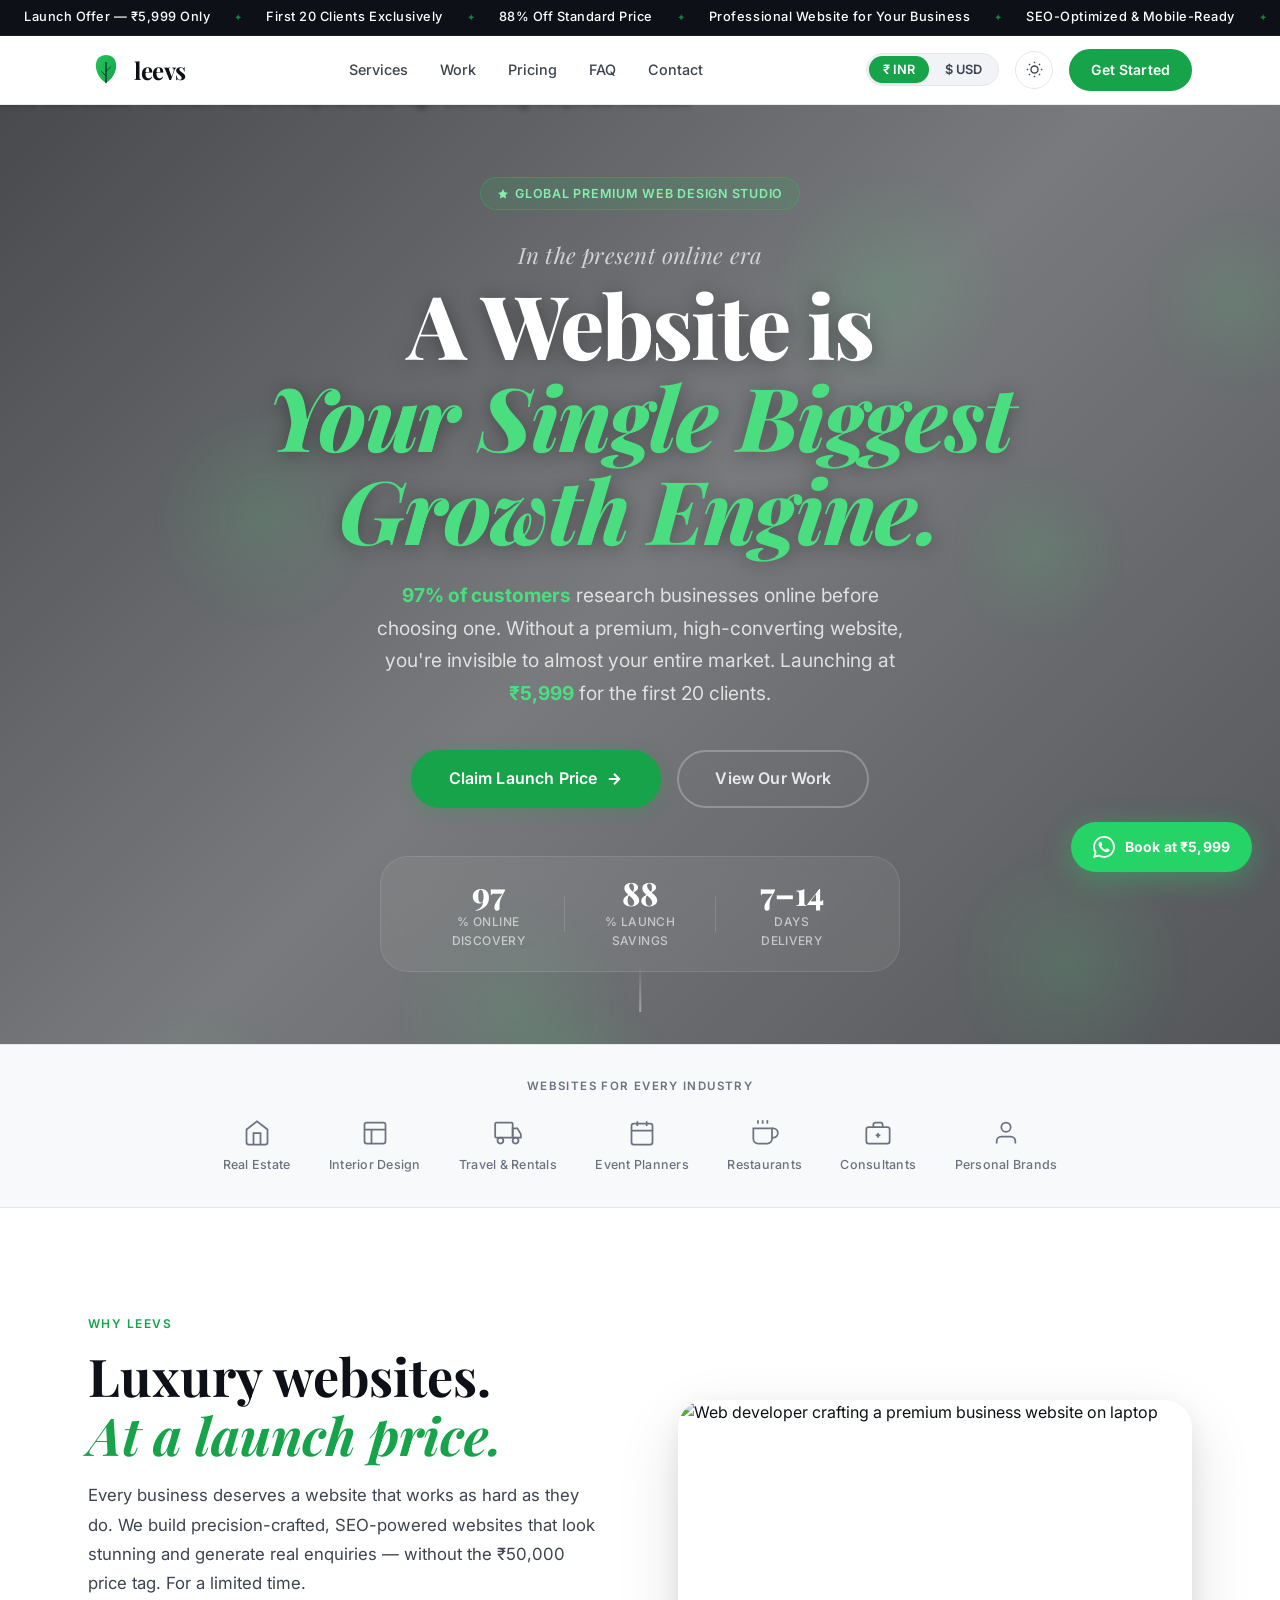
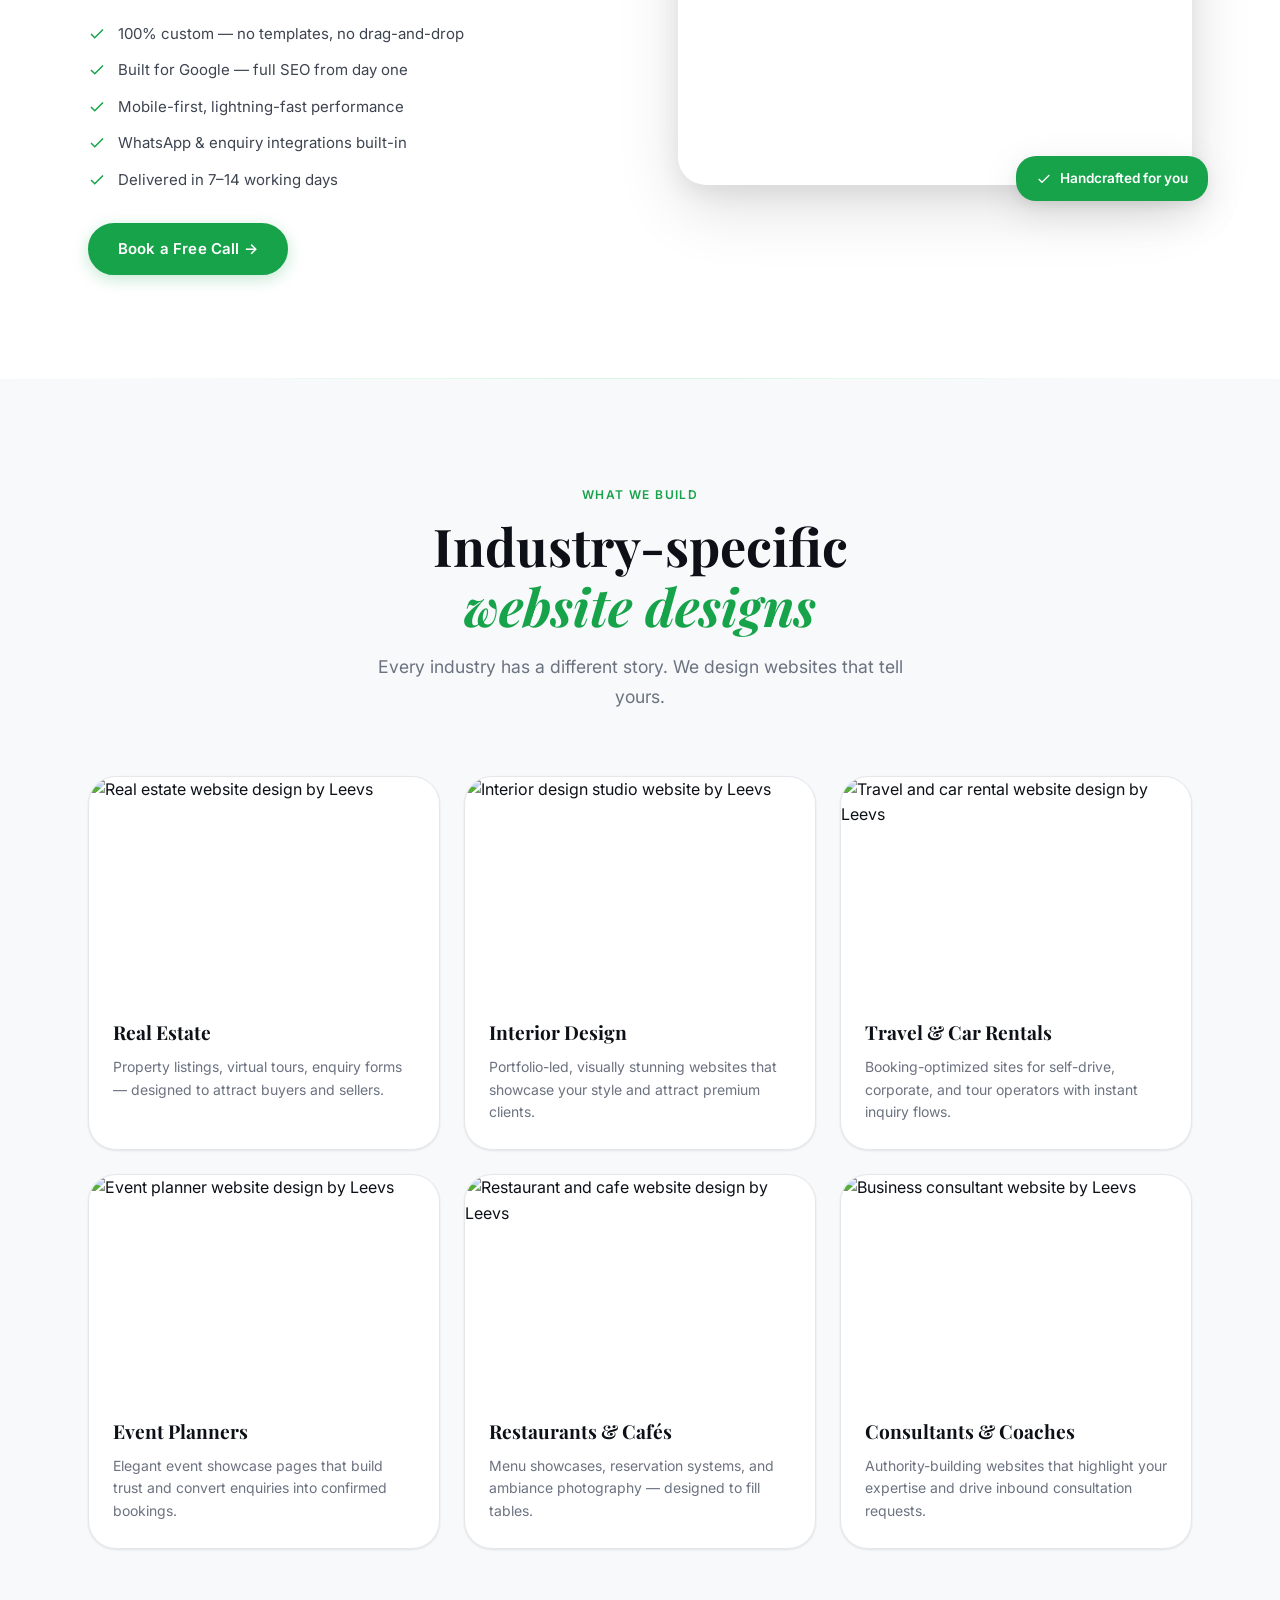
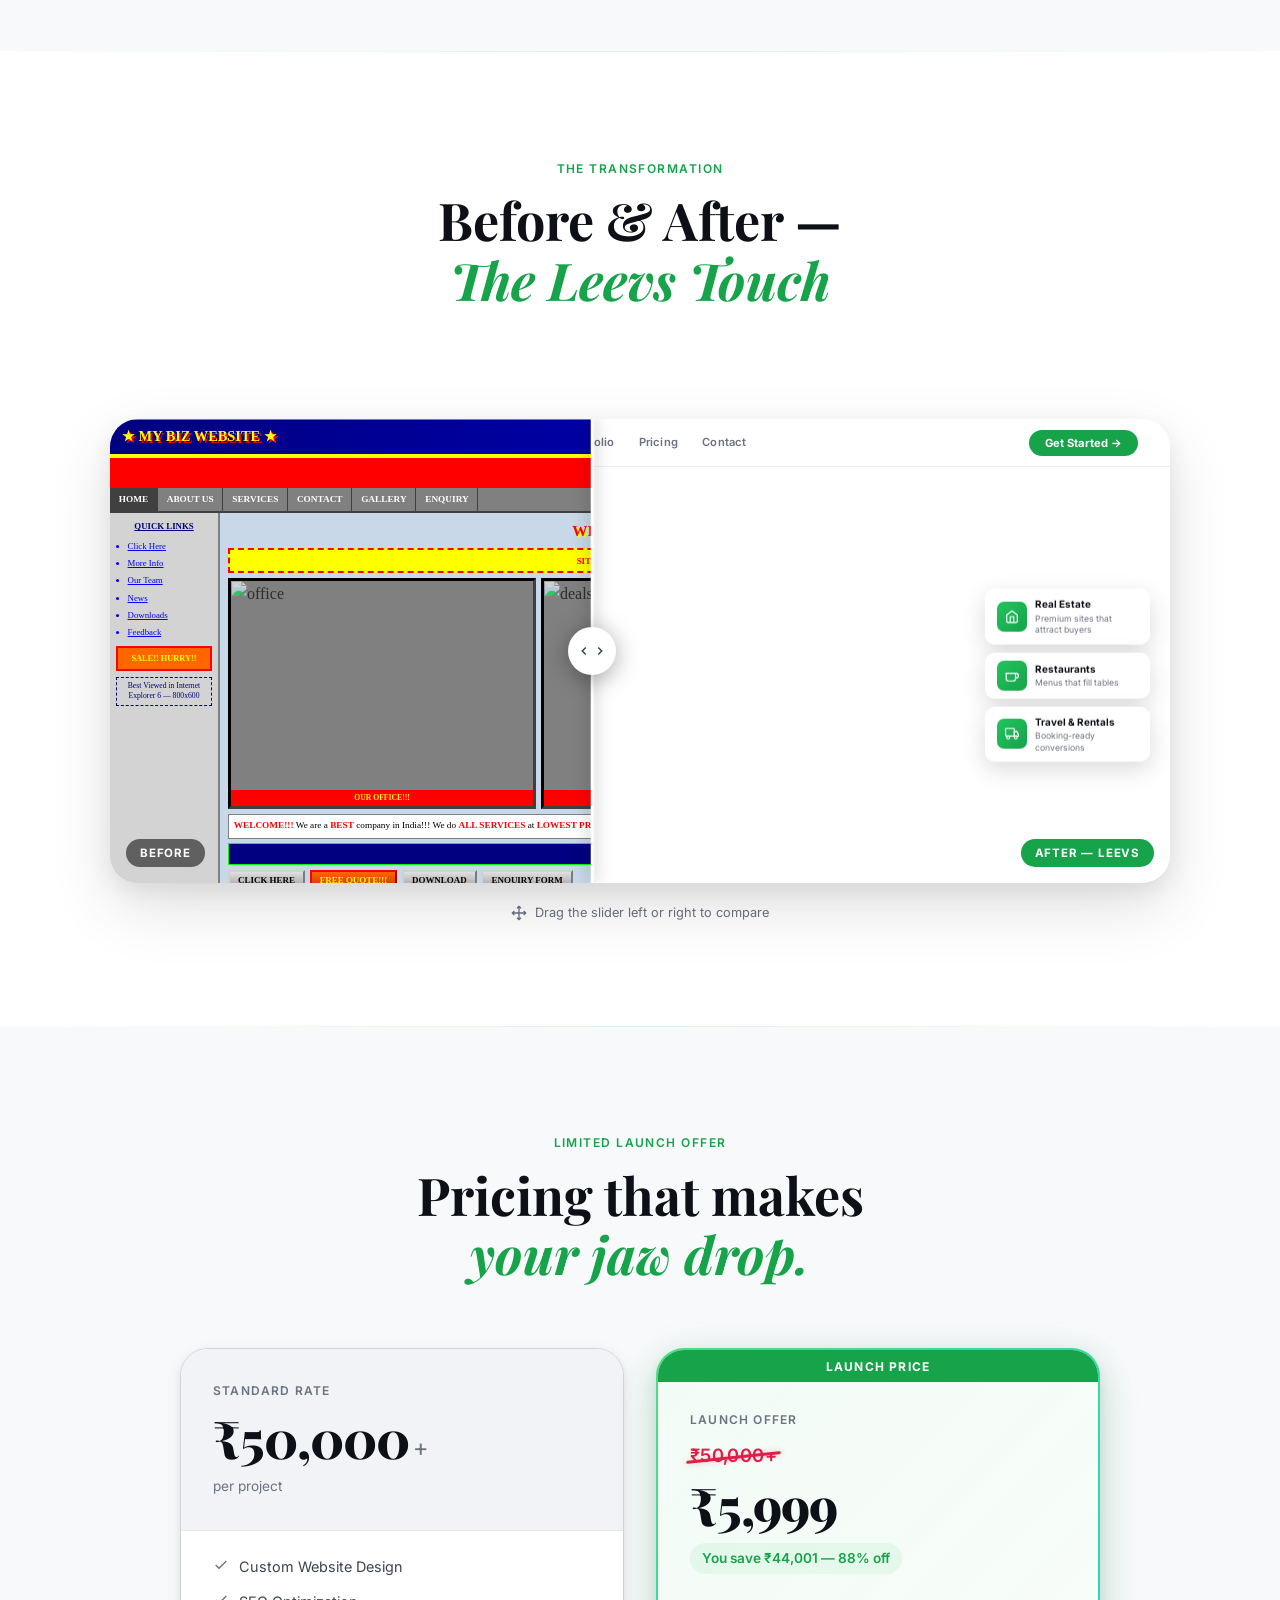
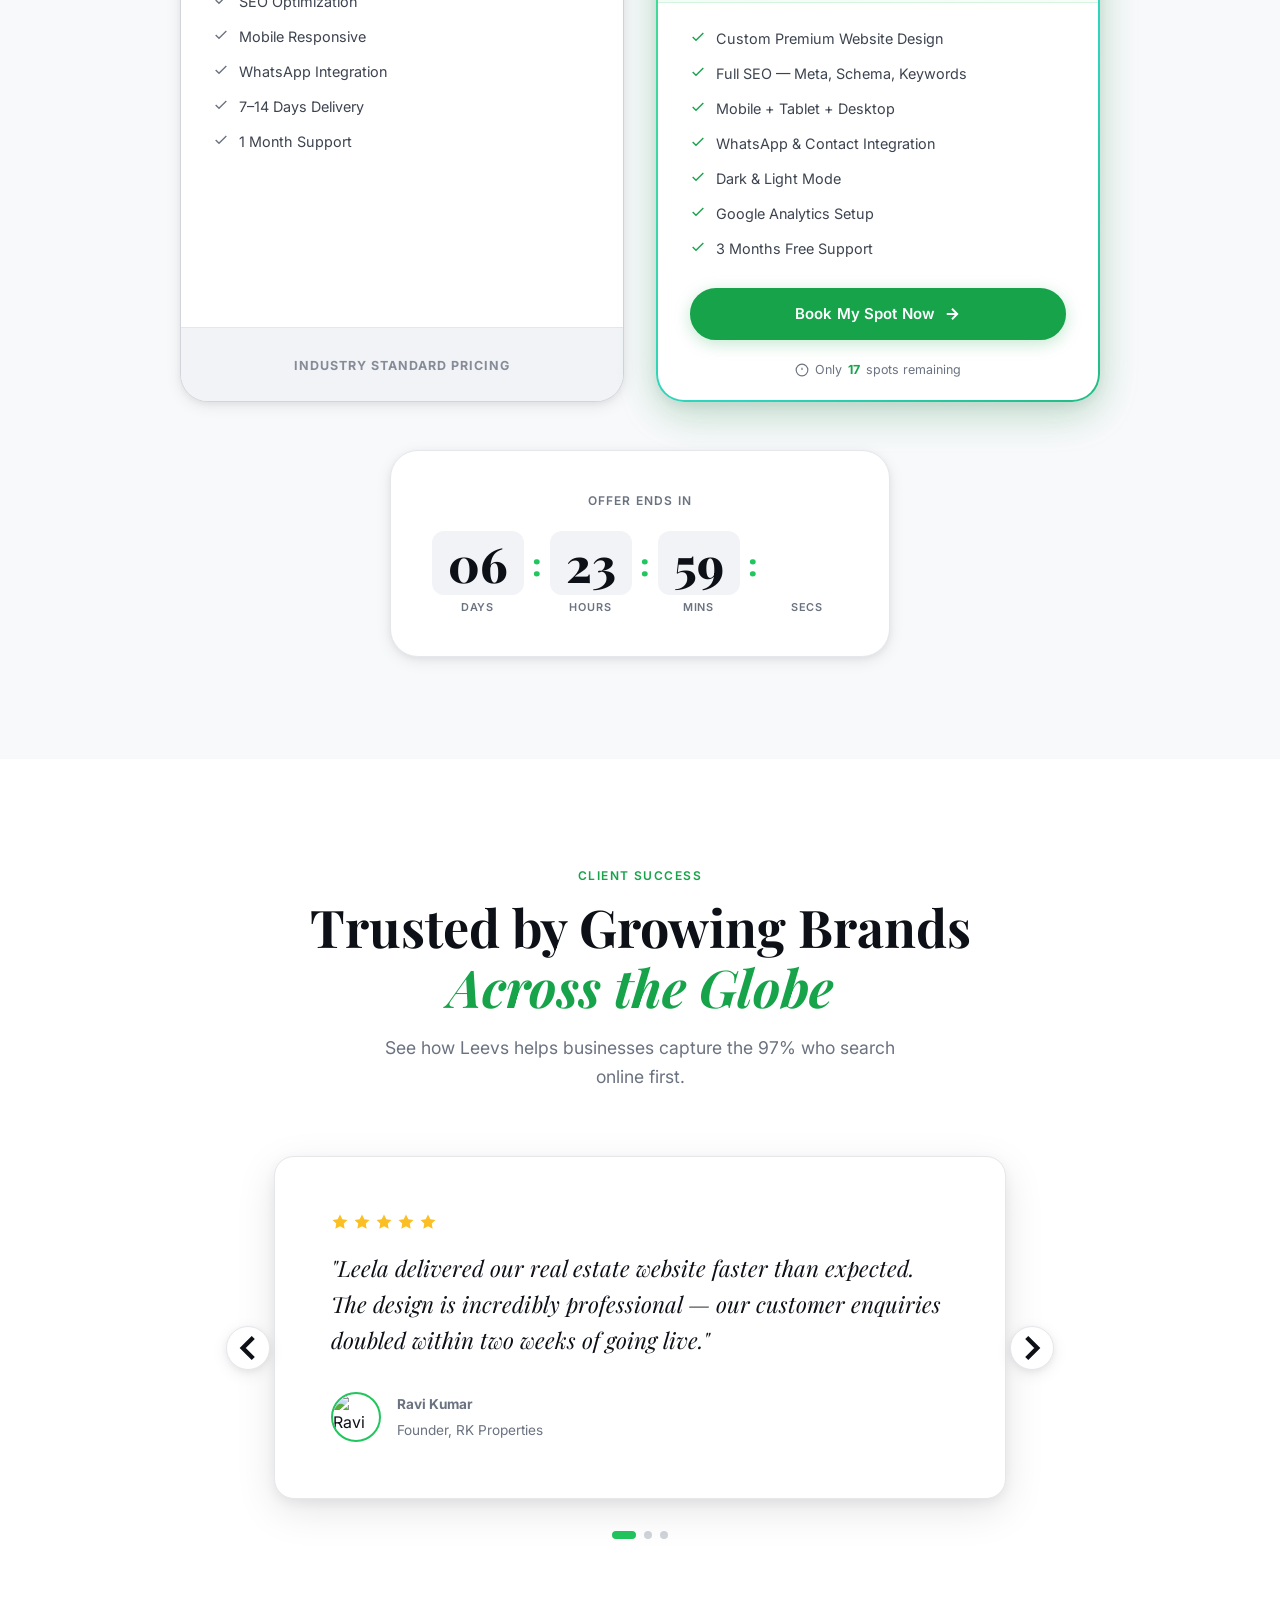
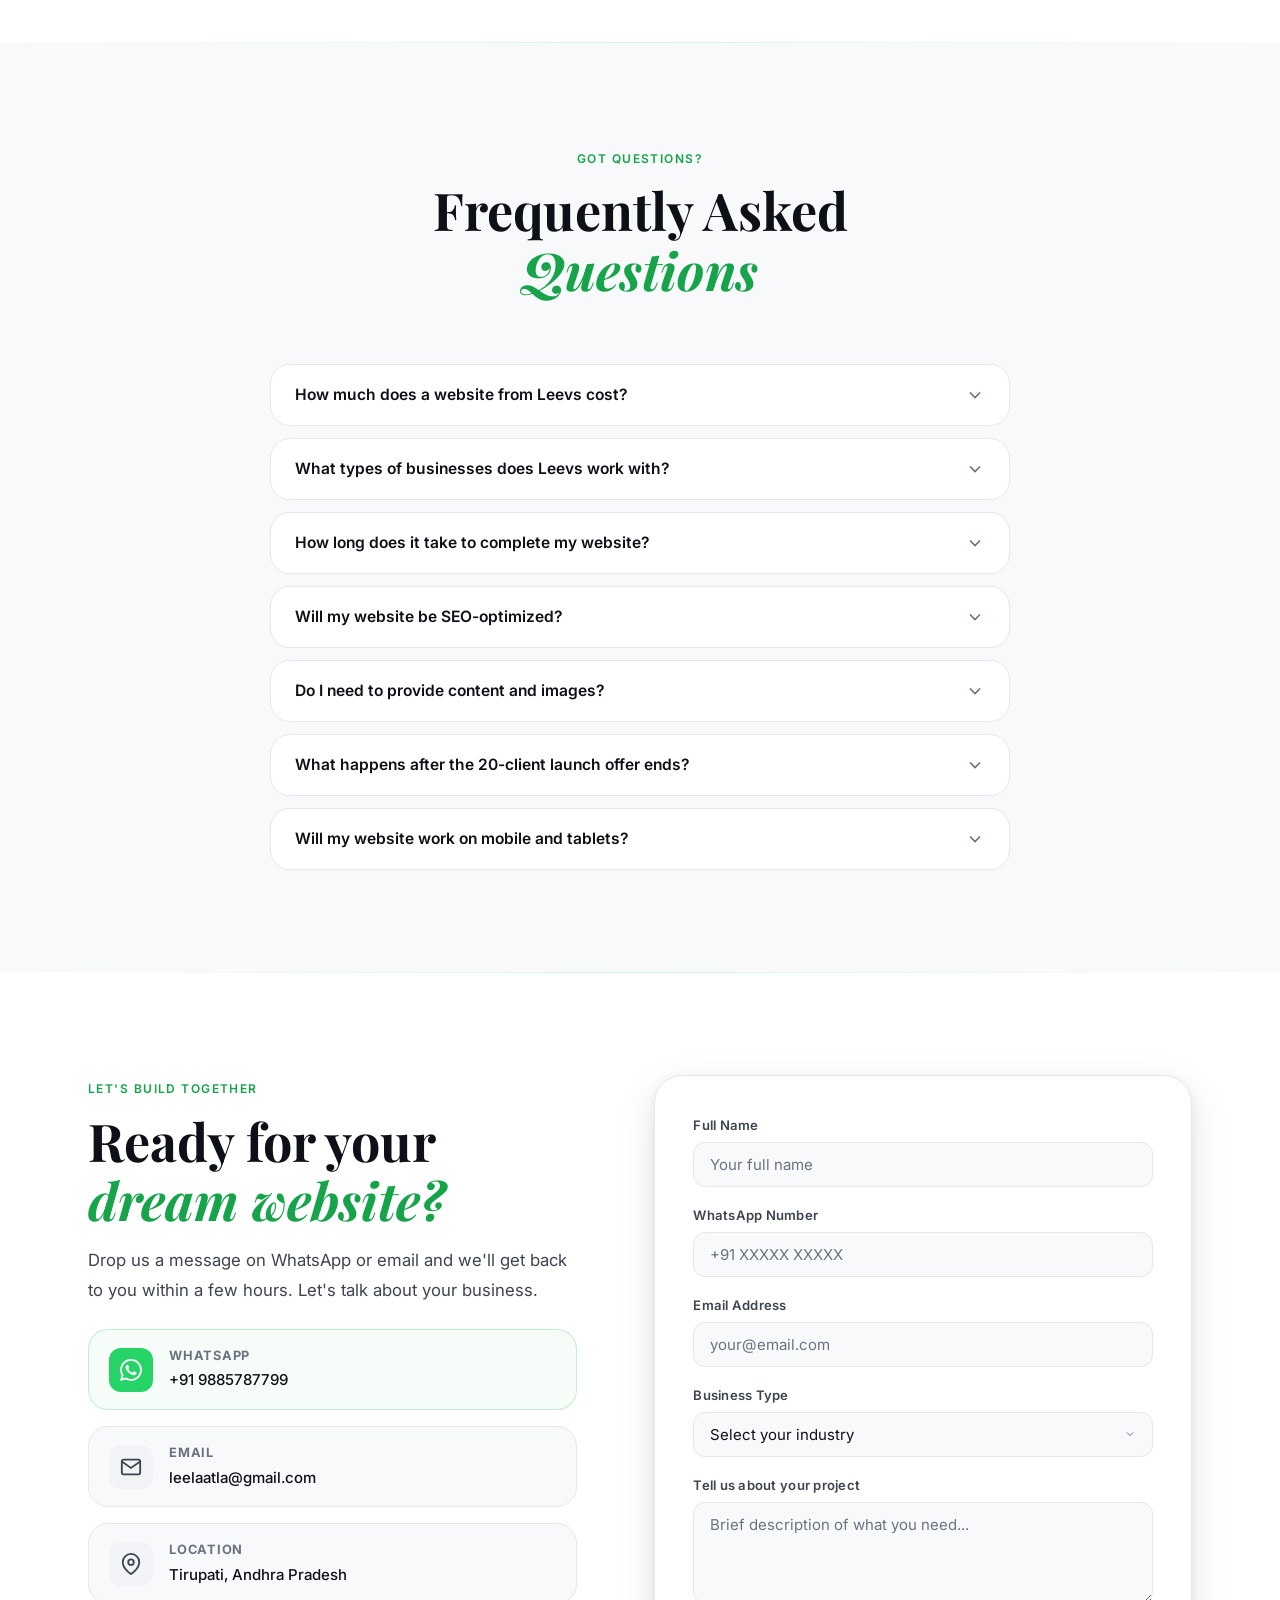
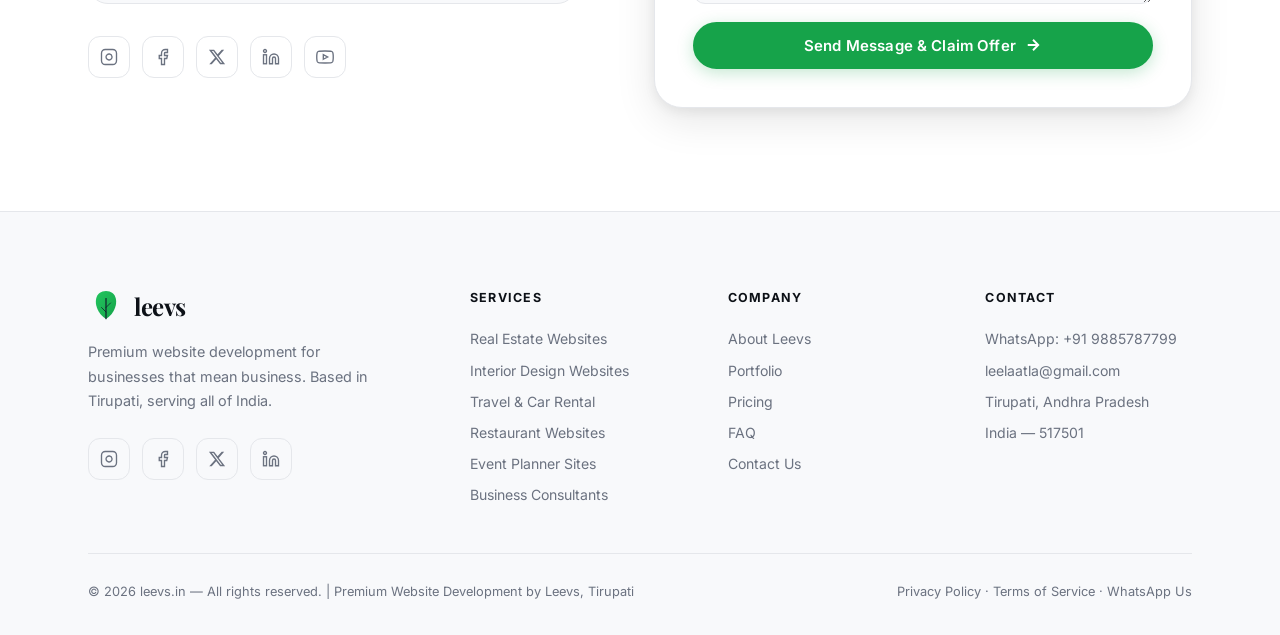
==== commit 7df13e15: "feat: add proper crawlable favicon files (SVG, PNG, Apple Touch Icon) for Google Search Results" ====
--- a/index.html
+++ b/index.html
@@ -32,8 +32,10 @@
   <meta name="geo.position" content="13.6288;79.4192" />
   <meta name="ICBM" content="13.6288, 79.4192" />
 
-  <link rel="icon" type="image/svg+xml" href="data:image/svg+xml,%3Csvg xmlns='http://www.w3.org/2000/svg' viewBox='0 0 64 64'%3E%3Cdefs%3E%3ClinearGradient id='lg' x1='0%25' y1='0%25' x2='100%25' y2='100%25'%3E%3Cstop offset='0%25' stop-color='%2322c55e'/%3E%3Cstop offset='100%25' stop-color='%2316a34a'/%3E%3C/linearGradient%3E%3C/defs%3E%3Ccircle cx='32' cy='32' r='32' fill='%230f172a'/%3E%3Cpath d='M32 10 C50 10 54 28 40 44 C36 48 32 50 32 50 C32 50 28 48 24 44 C10 28 14 10 32 10Z' fill='url(%23lg)'/%3E%3Cline x1='32' y1='50' x2='32' y2='20' stroke='%230f172a' stroke-width='1.5' stroke-linecap='round'/%3E%3C/svg%3E" />
-  <link rel="apple-touch-icon" href="data:image/svg+xml,%3Csvg xmlns='http://www.w3.org/2000/svg' viewBox='0 0 180 180'%3E%3Crect width='180' height='180' rx='40' fill='%230f172a'/%3E%3Cpath d='M90 20 C145 20 155 75 120 115 C110 127 90 135 90 135 C90 135 70 127 60 115 C25 75 35 20 90 20Z' fill='%2322c55e'/%3E%3C/svg%3E" />
+  <link rel="icon" type="image/svg+xml" href="/favicon.svg" />
+  <link rel="icon" type="image/png" sizes="32x32" href="/favicon-32x32.png" />
+  <link rel="icon" type="image/png" sizes="192x192" href="/favicon-192x192.png" />
+  <link rel="apple-touch-icon" sizes="180x180" href="/apple-touch-icon.png" />
 
   <link rel="preconnect" href="https://fonts.googleapis.com" />
   <link rel="preconnect" href="https://fonts.gstatic.com" crossorigin />
--- a/style.css
+++ b/style.css
@@ -1359,86 +1359,10 @@
 }
 
 /* ═══════════════════════════════════════════════════════════════
-   TESTIMONIALS
+   TESTIMONIALS (base background only — slider styles below)
 ═══════════════════════════════════════════════════════════════ */
 .testimonials {
   background: var(--bg-primary);
-}
-
-.testimonials__grid {
-  display: grid;
-  grid-template-columns: repeat(3, 1fr);
-  gap: 1.5rem;
-}
-
-.testimonial-card {
-  background: var(--bg-card);
-  border: 1px solid var(--border-light);
-  border-radius: var(--radius-xl);
-  padding: 1.75rem;
-  box-shadow: var(--shadow-sm);
-  transition: transform var(--transition-base), box-shadow var(--transition-base);
-  display: flex;
-  flex-direction: column;
-  gap: 1rem;
-}
-.testimonial-card:hover {
-  transform: translateY(-4px);
-  box-shadow: var(--shadow-lg);
-}
-
-.testimonial-card__stars {
-  display: flex;
-  gap: 3px;
-}
-.testimonial-card__stars svg {
-  width: 16px;
-  height: 16px;
-  color: #f59e0b;
-}
-
-.testimonial-card > p {
-  font-family: var(--font-serif);
-  font-size: 1.05rem;
-  font-style: italic;
-  color: var(--text-secondary);
-  line-height: 1.7;
-  flex: 1;
-}
-
-.testimonial-card footer {
-  display: flex;
-  align-items: center;
-  gap: 0.875rem;
-  border-top: 1px solid var(--border-light);
-  padding-top: 1rem;
-}
-
-.testimonial-card footer img {
-  width: 46px;
-  height: 46px;
-  border-radius: 50%;
-  object-fit: cover;
-  flex-shrink: 0;
-  border: 2px solid var(--border-light);
-}
-
-.testimonial-card footer cite {
-  font-style: normal;
-  display: block;
-}
-
-.testimonial-card footer cite span {
-  font-size: 0.9rem;
-  font-weight: 700;
-  color: var(--text-primary);
-}
-
-.testimonial-card footer > div > span {
-  font-size: 0.78rem;
-  color: var(--text-muted);
-  display: block;
-  margin-top: 1px;
 }
 
 /* ═══════════════════════════════════════════════════════════════
@@ -1840,9 +1764,7 @@
 .services__grid .service-card:nth-child(5) { transition-delay: 0.33s; }
 .services__grid .service-card:nth-child(6) { transition-delay: 0.40s; }
 
-.testimonials__grid .testimonial-card:nth-child(1) { transition-delay: 0.05s; }
-.testimonials__grid .testimonial-card:nth-child(2) { transition-delay: 0.15s; }
-.testimonials__grid .testimonial-card:nth-child(3) { transition-delay: 0.25s; }
+
 
 /* ═══════════════════════════════════════════════════════════════
    RESPONSIVE DESIGN
@@ -1870,7 +1792,7 @@
   .pricing__grid { grid-template-columns: 1fr; max-width: 460px; }
   .pricing-card--launch { transform: none; }
 
-  .testimonials__grid { grid-template-columns: 1fr; max-width: 520px; margin-inline: auto; }
+
 
   .footer__grid { grid-template-columns: 1fr 1fr; }
   .footer__brand { grid-column: span 2; }
@@ -1907,7 +1829,7 @@
 
   .services__grid { grid-template-columns: 1fr; max-width: 440px; margin-inline: auto; }
 
-  .testimonials__grid { grid-template-columns: 1fr; }
+
 
   .footer__grid { grid-template-columns: 1fr; }
   .footer__brand { grid-column: span 1; }
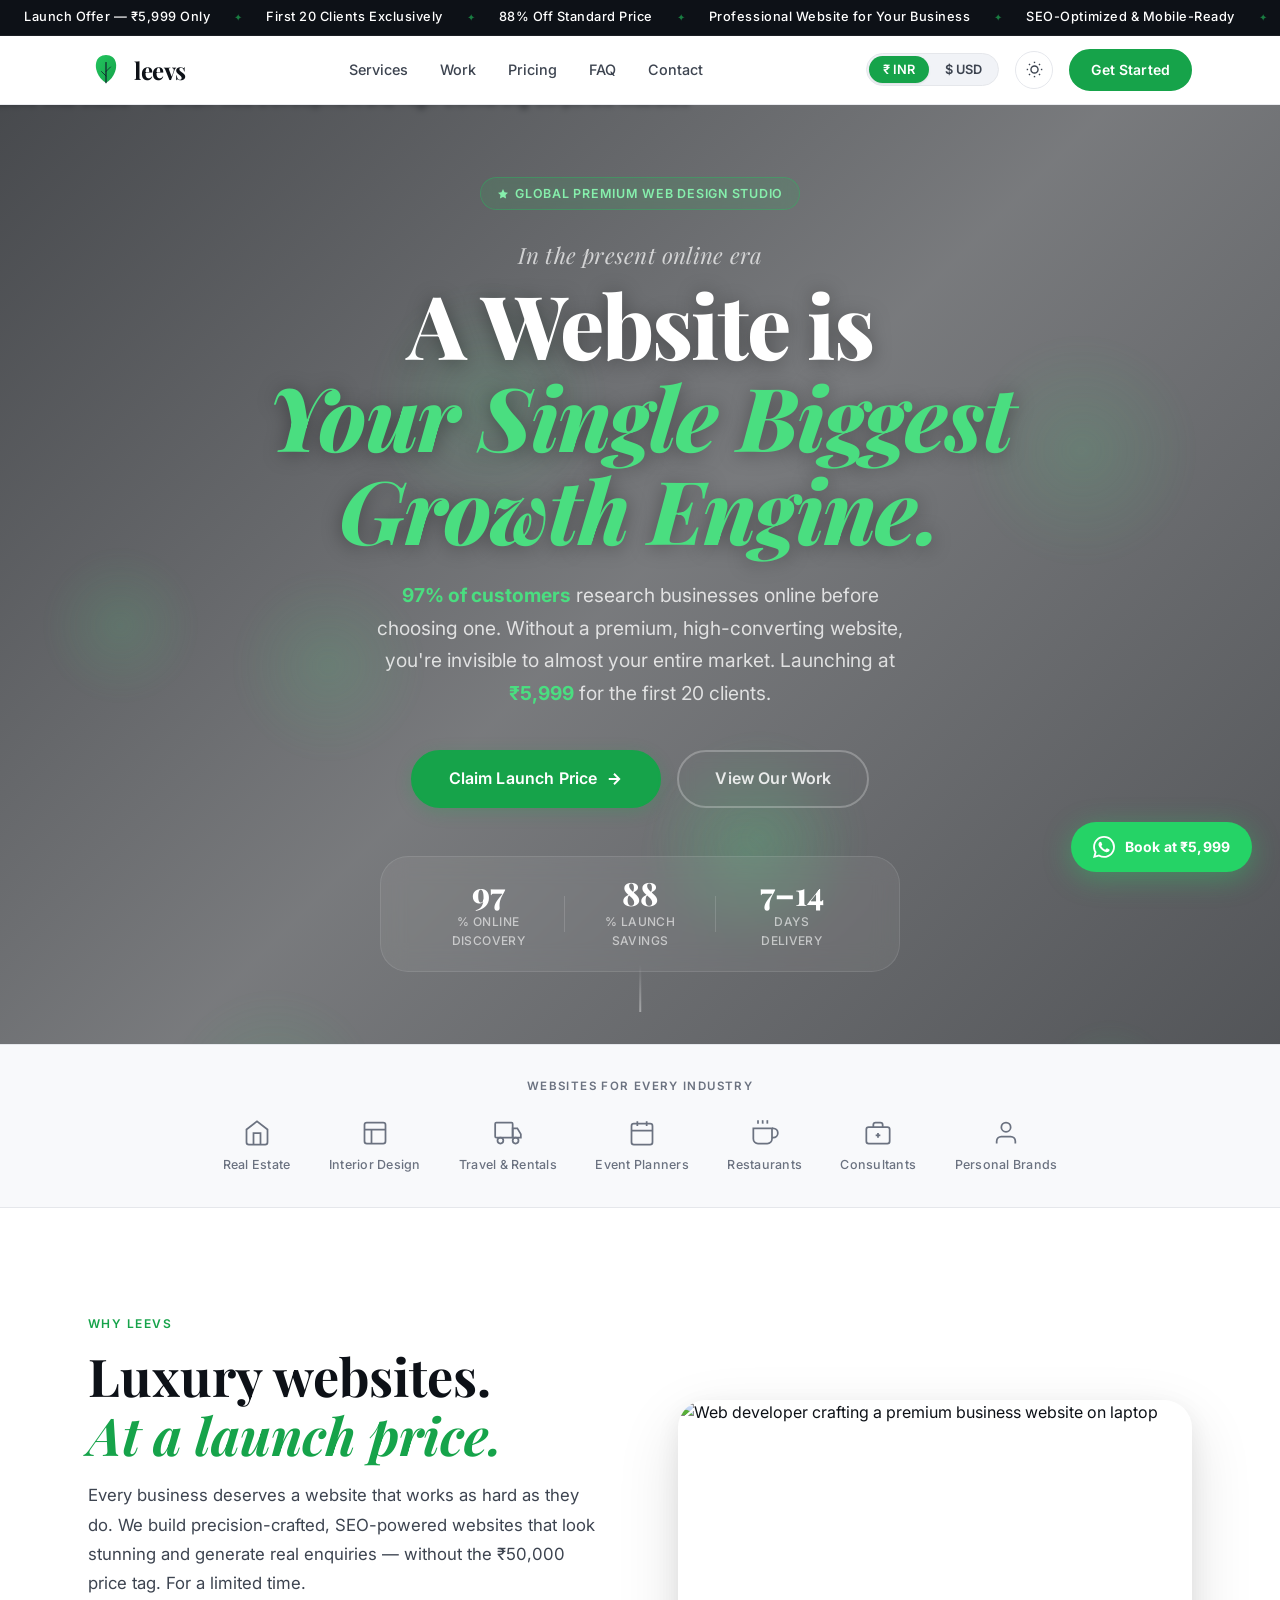
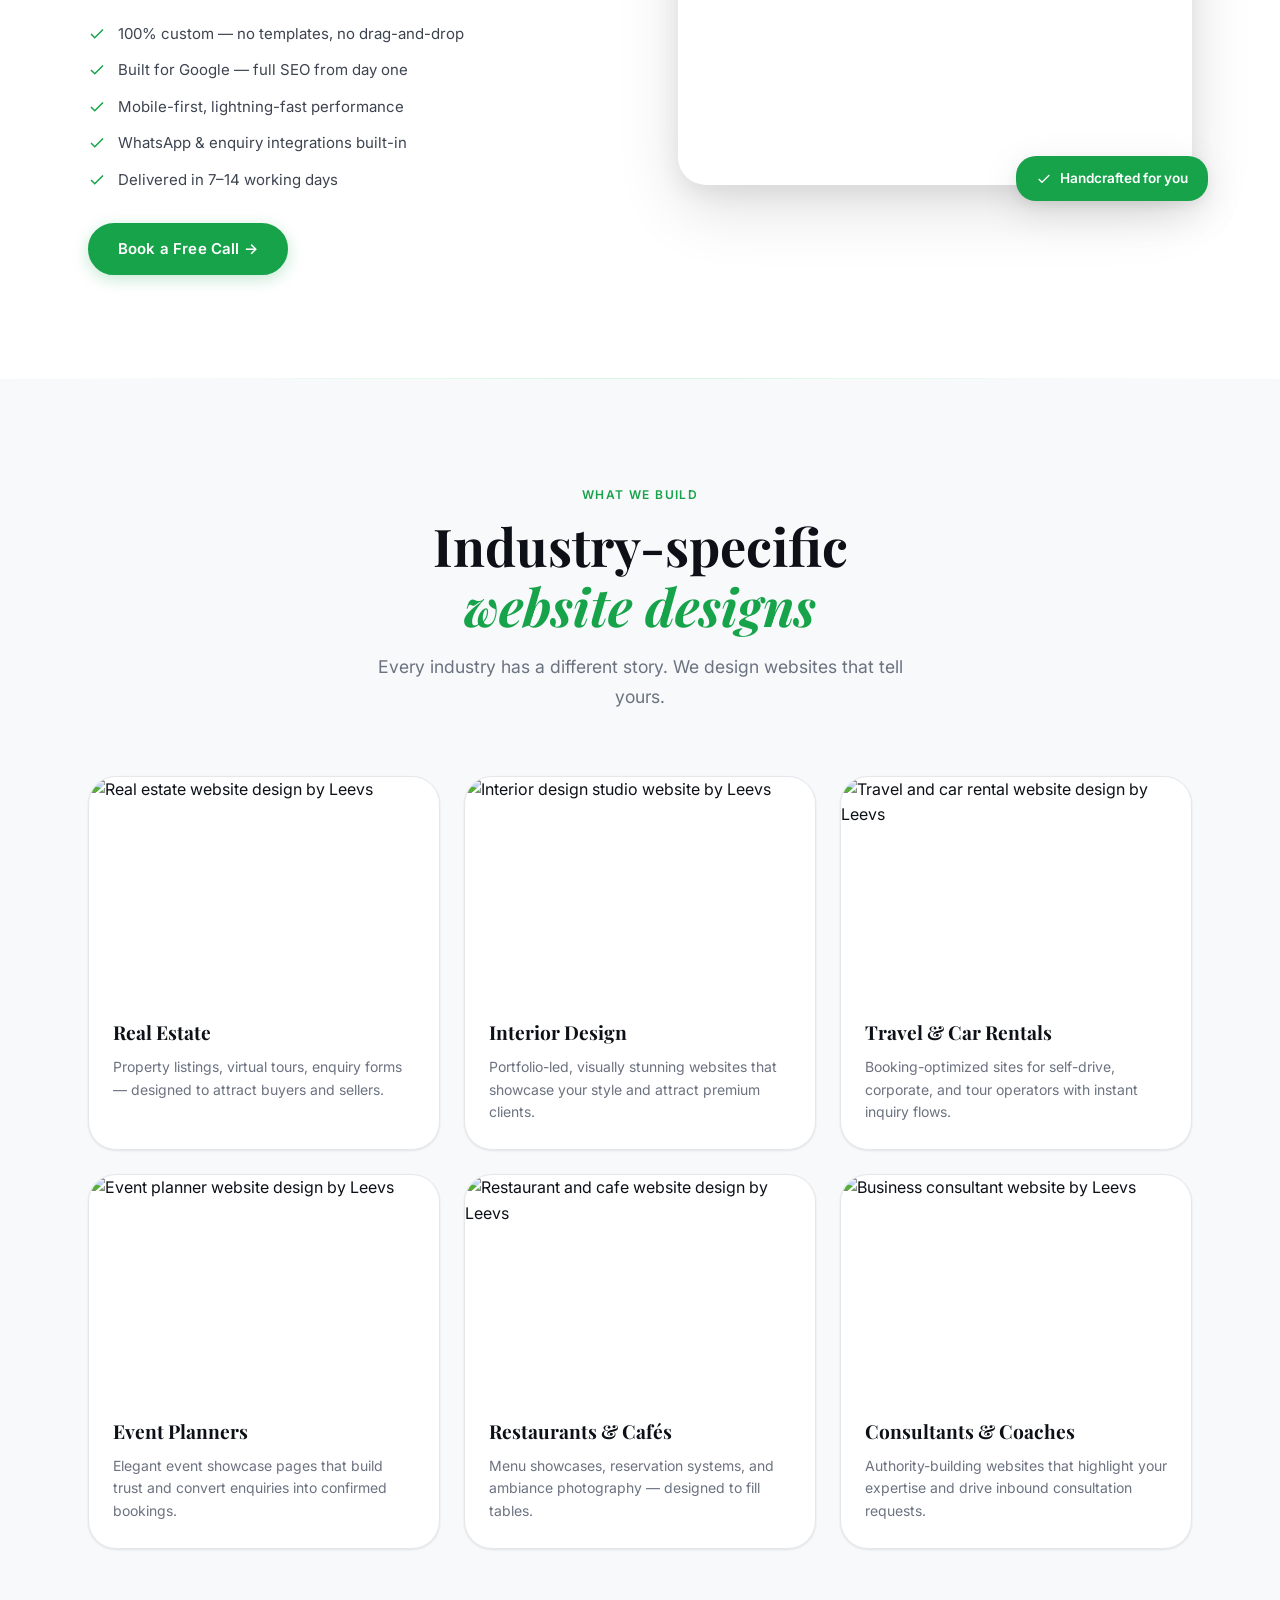
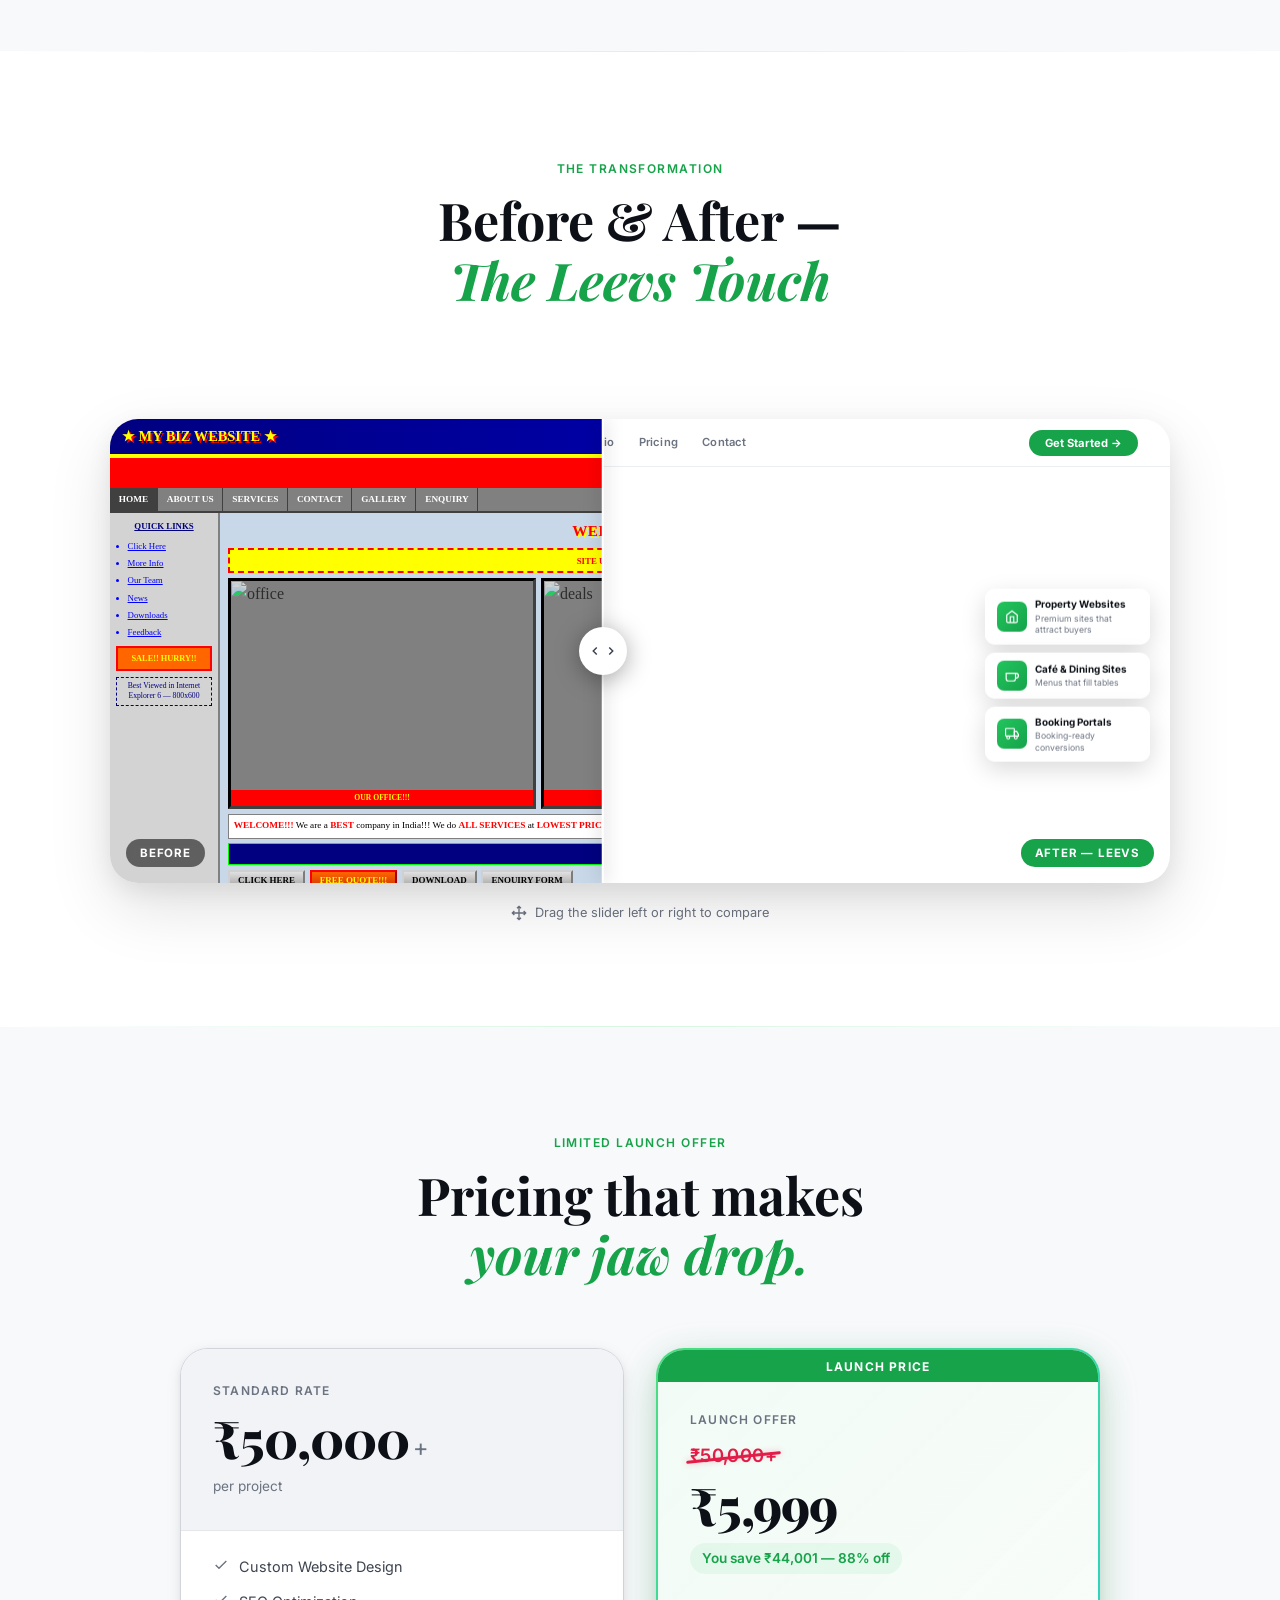
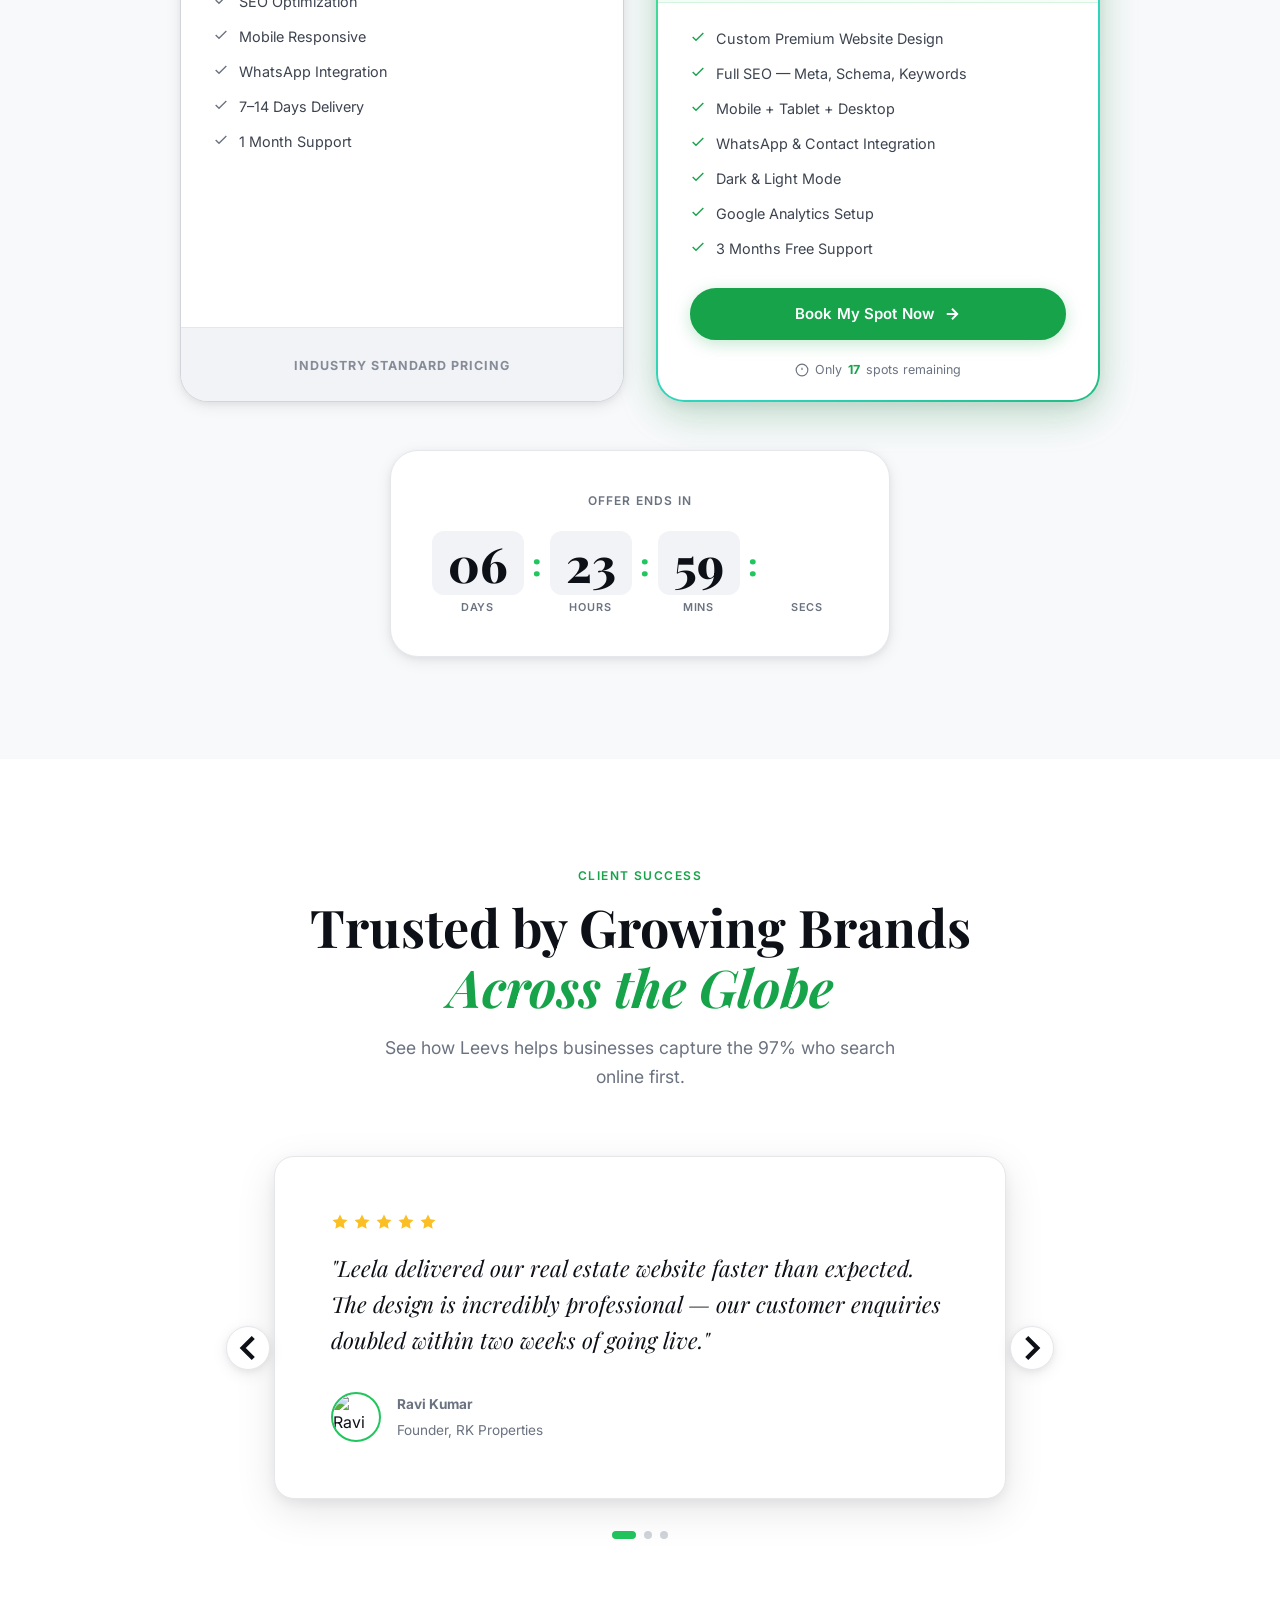
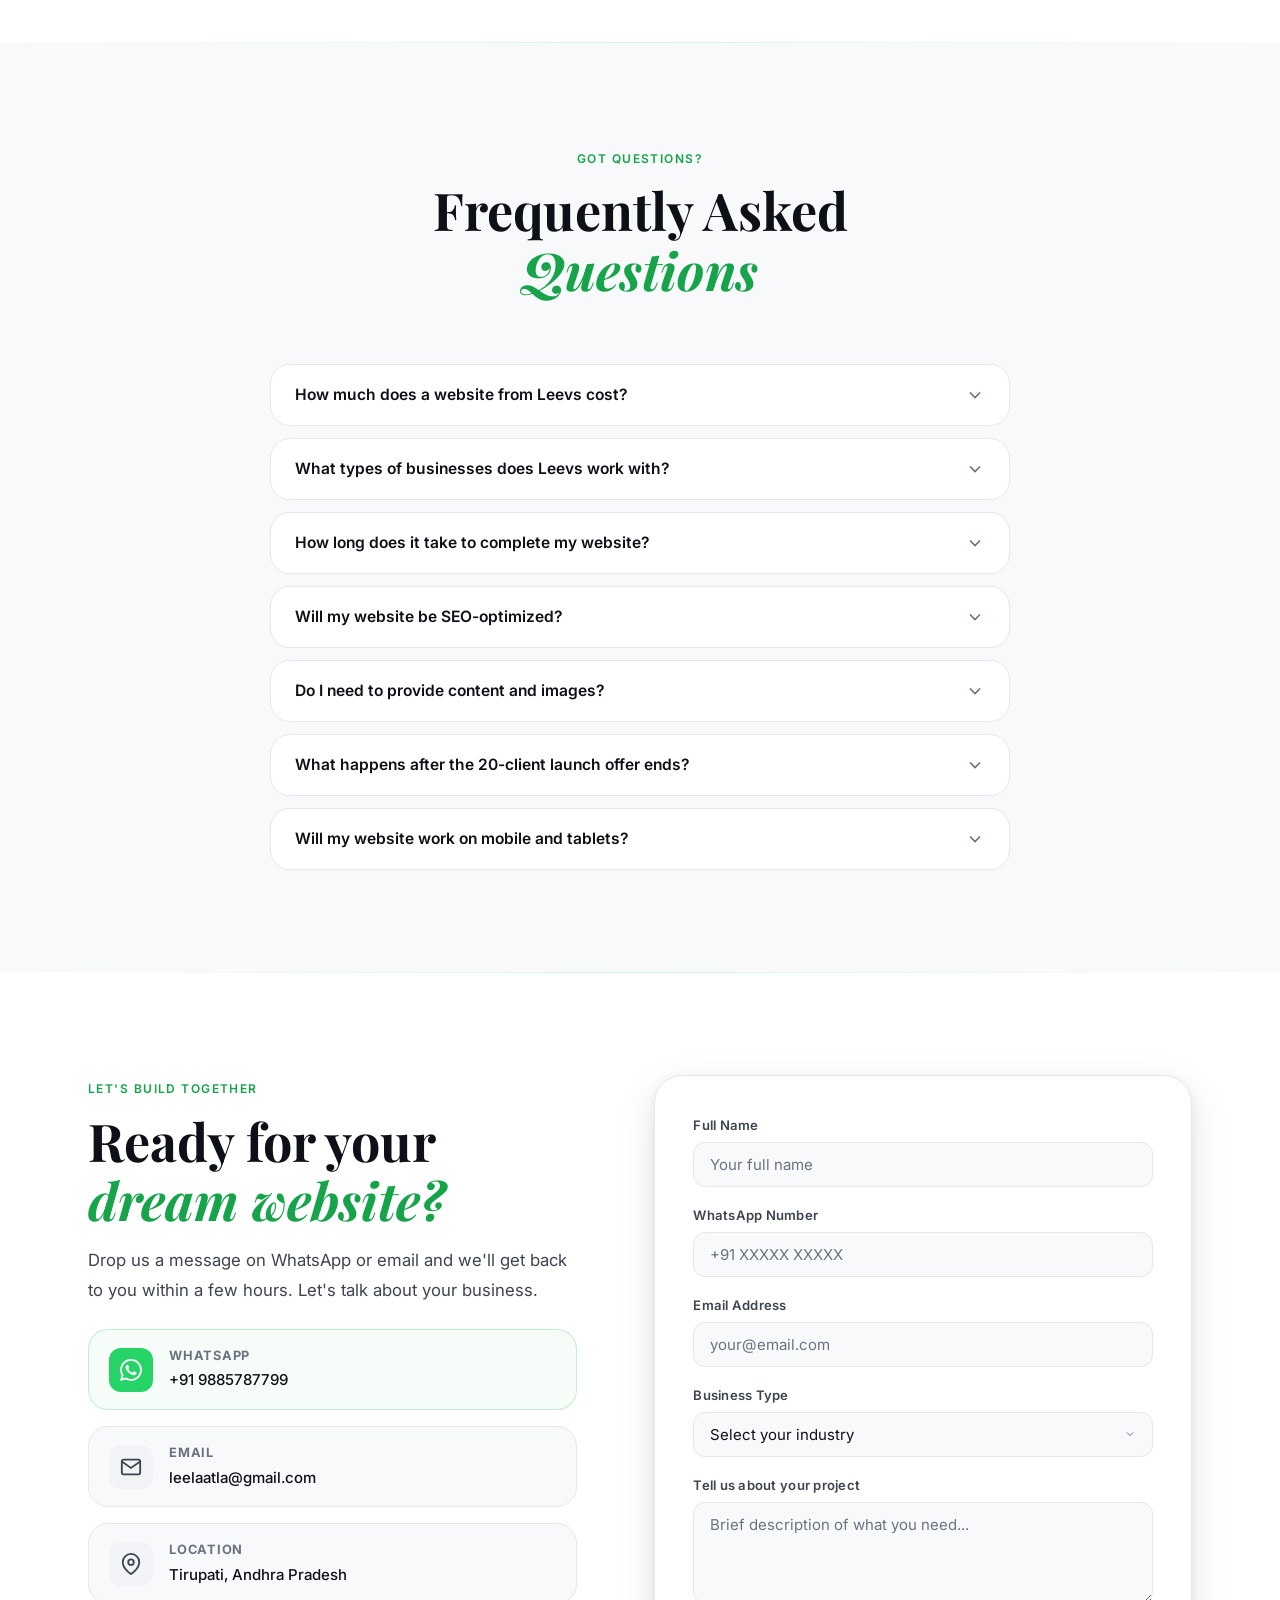
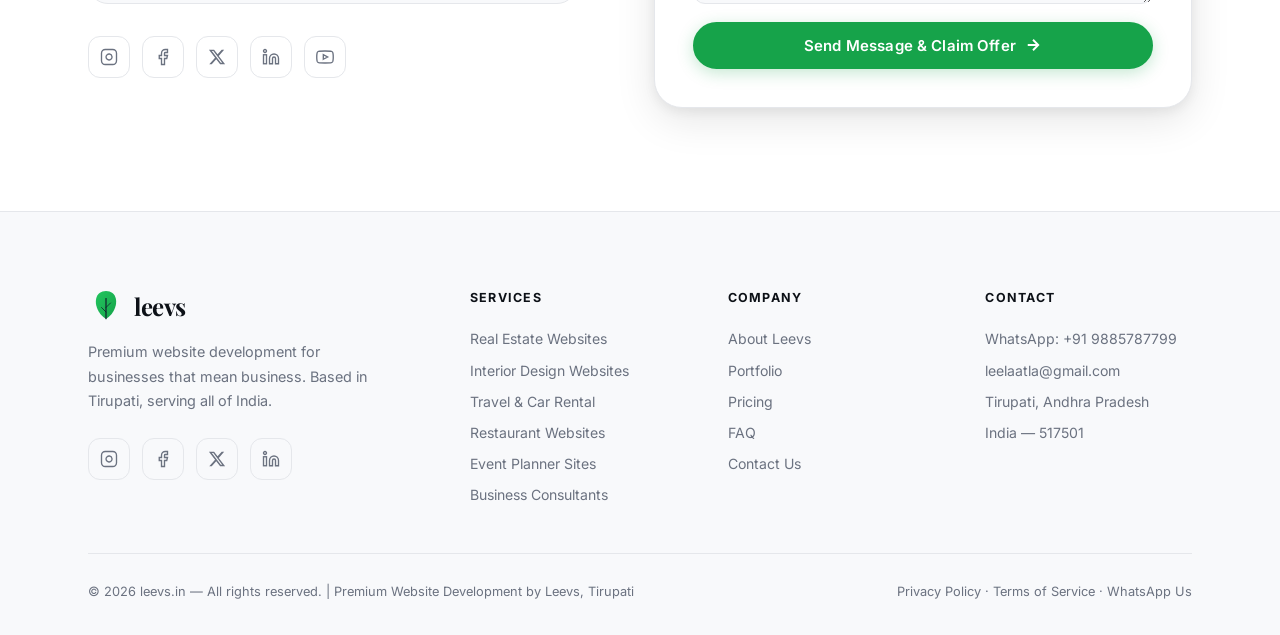
==== commit ca798e97: "fix: SEO optimization - shorter title/description, ProfessionalService schema, duplicate headings, c" ====
--- a/index.html
+++ b/index.html
@@ -5,9 +5,9 @@
   <meta name="viewport" content="width=device-width, initial-scale=1.0" />
   <meta http-equiv="X-UA-Compatible" content="IE=edge" />
 
-  <title>Leevs | Premium Web Development & High-Converting Business Websites</title>
-  <meta name="description" content="Leevs designs and builds premium, SEO-optimized business websites starting at just $79 / ₹5,999. Get a premium, luxury website that drives 97% of online customer discovery in the modern era. 7-14 days delivery. Launch offer." />
-  <meta name="keywords" content="leevs, levis, leves, leevs.com, leevs.in, leev, leaves website, best web designer in hyderabad, best web designer in bangalore, best web designer in chennai, best web designer in tirupati, premium web design company hyderabad, web design bangalore, custom website development, affordable business website" />
+  <title>Leevs – Premium Web Design Studio | Websites at ₹5,999</title>
+  <meta name="description" content="Leevs builds premium, SEO-optimized business websites starting at ₹5,999. Custom designs delivered in 7–14 days. Limited launch offer for 20 clients." />
+  <meta name="keywords" content="leevs, levis, leves, leevs.com, leevs.in, leev, leaves website, best web designer in hyderabad, best web designer in bangalore, best web designer in chennai, best web designer in tirupati, best web developer near me, web design company india, premium web design hyderabad, website developer bangalore, affordable website chennai, custom website tirupati, web designer mumbai, web developer pune, website design delhi, business website india, professional website design, luxury web design studio, SEO website development, high converting websites" />
   <meta name="author" content="Leela Srinivas Atla – Leevs" />
   <meta name="robots" content="index, follow, max-snippet:-1, max-image-preview:large, max-video-preview:-1" />
   <meta name="theme-color" content="#ffffff" />
@@ -148,6 +148,61 @@
             "acceptedAnswer": { "@type": "Answer", "text": "7–14 working days depending on complexity and content delivery." }
           }
         ]
+      },
+      {
+        "@type": "ProfessionalService",
+        "@id": "https://leevs.in/#service",
+        "name": "Leevs Web Studio",
+        "image": "https://leevs.in/favicon-192x192.png",
+        "url": "https://leevs.in/",
+        "telephone": "+919885787799",
+        "email": "leelaatla@gmail.com",
+        "priceRange": "₹₹",
+        "address": {
+          "@type": "PostalAddress",
+          "streetAddress": "Tirupati",
+          "addressLocality": "Tirupati",
+          "addressRegion": "Andhra Pradesh",
+          "postalCode": "517501",
+          "addressCountry": "IN"
+        },
+        "geo": {
+          "@type": "GeoCoordinates",
+          "latitude": 13.6288,
+          "longitude": 79.4192
+        },
+        "openingHoursSpecification": {
+          "@type": "OpeningHoursSpecification",
+          "dayOfWeek": ["Monday", "Tuesday", "Wednesday", "Thursday", "Friday", "Saturday"],
+          "opens": "09:00",
+          "closes": "21:00"
+        },
+        "aggregateRating": {
+          "@type": "AggregateRating",
+          "ratingValue": "5",
+          "reviewCount": "3",
+          "bestRating": "5"
+        },
+        "sameAs": [
+          "https://github.com/Leelasrinivas",
+          "https://wa.me/919885787799"
+        ],
+        "serviceType": ["Web Design", "Web Development", "SEO Optimization", "Business Website Development"],
+        "areaServed": [
+          { "@type": "City", "name": "Hyderabad" },
+          { "@type": "City", "name": "Bangalore" },
+          { "@type": "City", "name": "Chennai" },
+          { "@type": "City", "name": "Tirupati" },
+          { "@type": "City", "name": "Mumbai" },
+          { "@type": "City", "name": "Pune" },
+          { "@type": "City", "name": "Delhi" },
+          { "@type": "City", "name": "Kolkata" },
+          { "@type": "City", "name": "Visakhapatnam" },
+          { "@type": "City", "name": "Vijayawada" },
+          { "@type": "City", "name": "Kochi" },
+          { "@type": "City", "name": "Ahmedabad" },
+          { "@type": "Country", "name": "India" }
+        ]
       }
     ]
   }
@@ -568,7 +623,7 @@
                     </svg>
                   </div>
                   <div>
-                    <h4>Real Estate</h4>
+                    <h4>Property Websites</h4>
                     <p>Premium sites that attract buyers</p>
                   </div>
                 </div>
@@ -580,7 +635,7 @@
                     </svg>
                   </div>
                   <div>
-                    <h4>Restaurants</h4>
+                    <h4>Café & Dining Sites</h4>
                     <p>Menus that fill tables</p>
                   </div>
                 </div>
@@ -594,7 +649,7 @@
                     </svg>
                   </div>
                   <div>
-                    <h4>Travel & Rentals</h4>
+                    <h4>Booking Portals</h4>
                     <p>Booking-ready conversions</p>
                   </div>
                 </div>
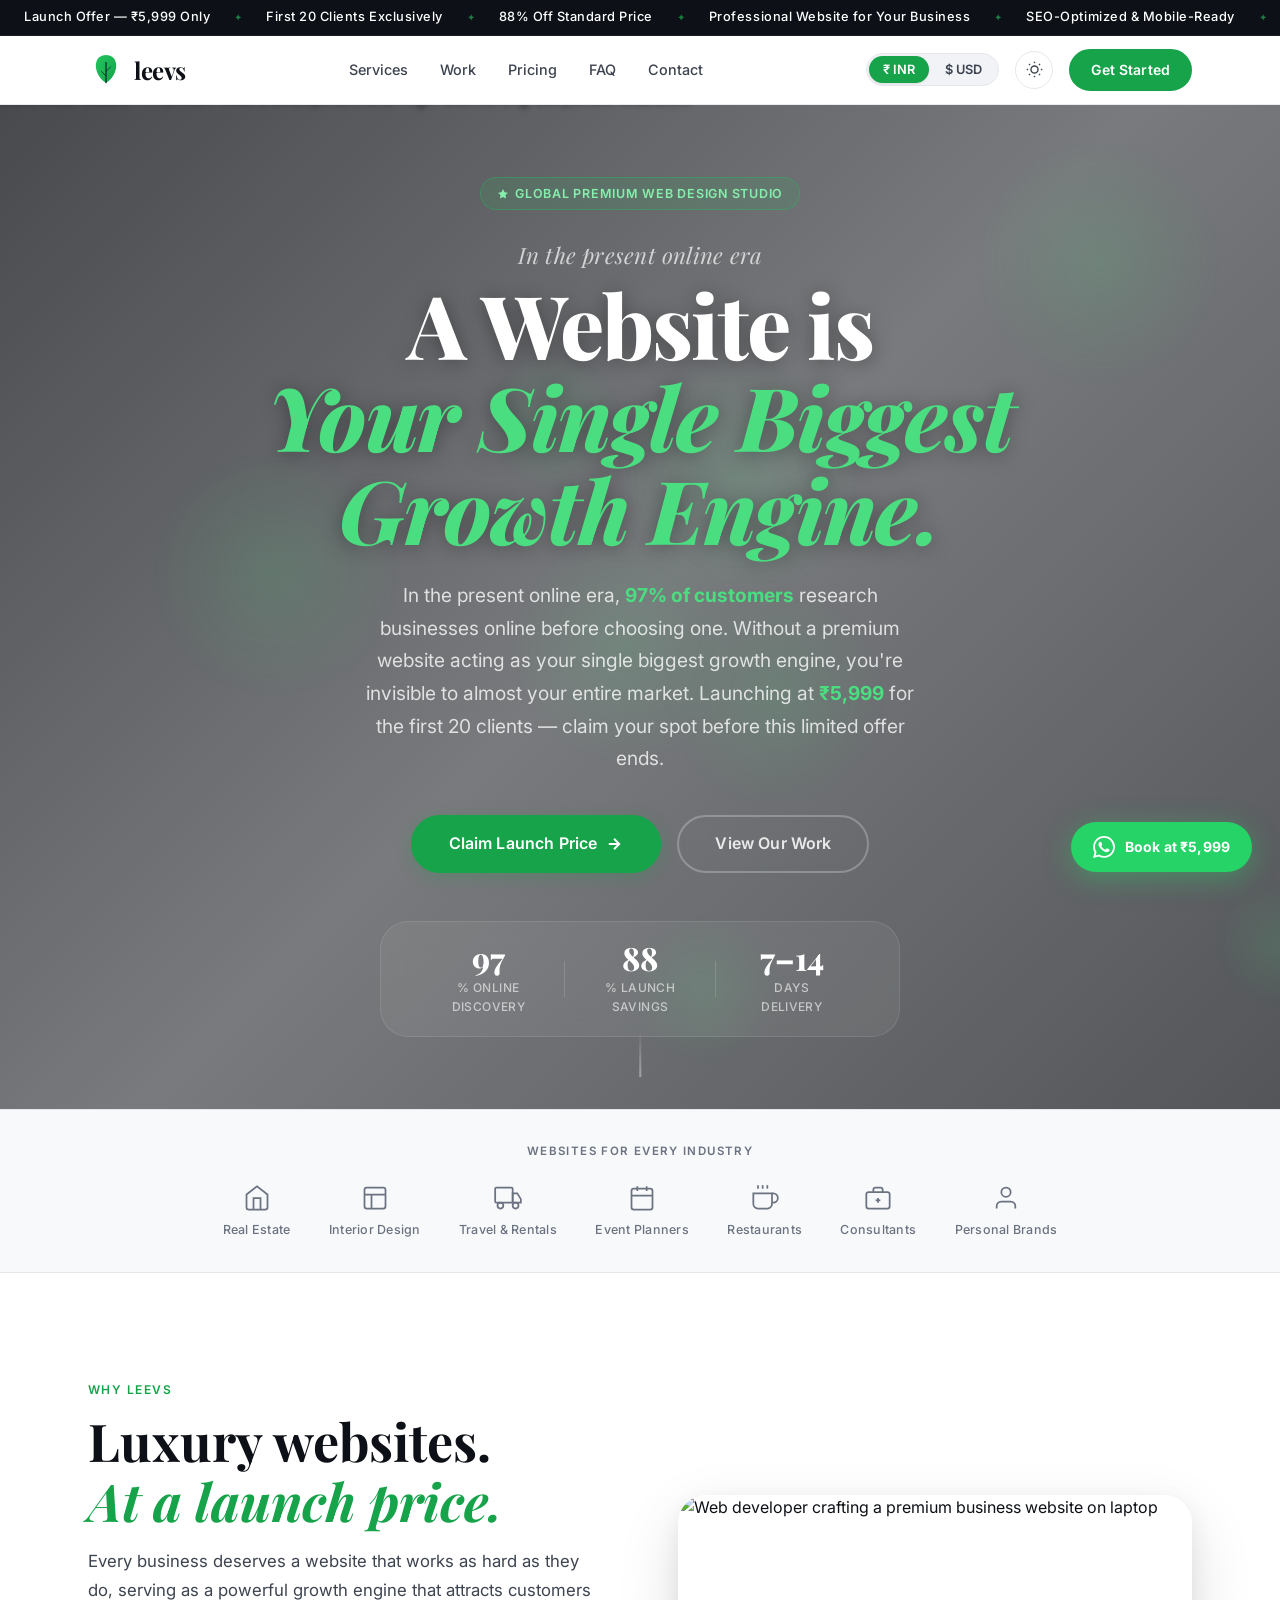
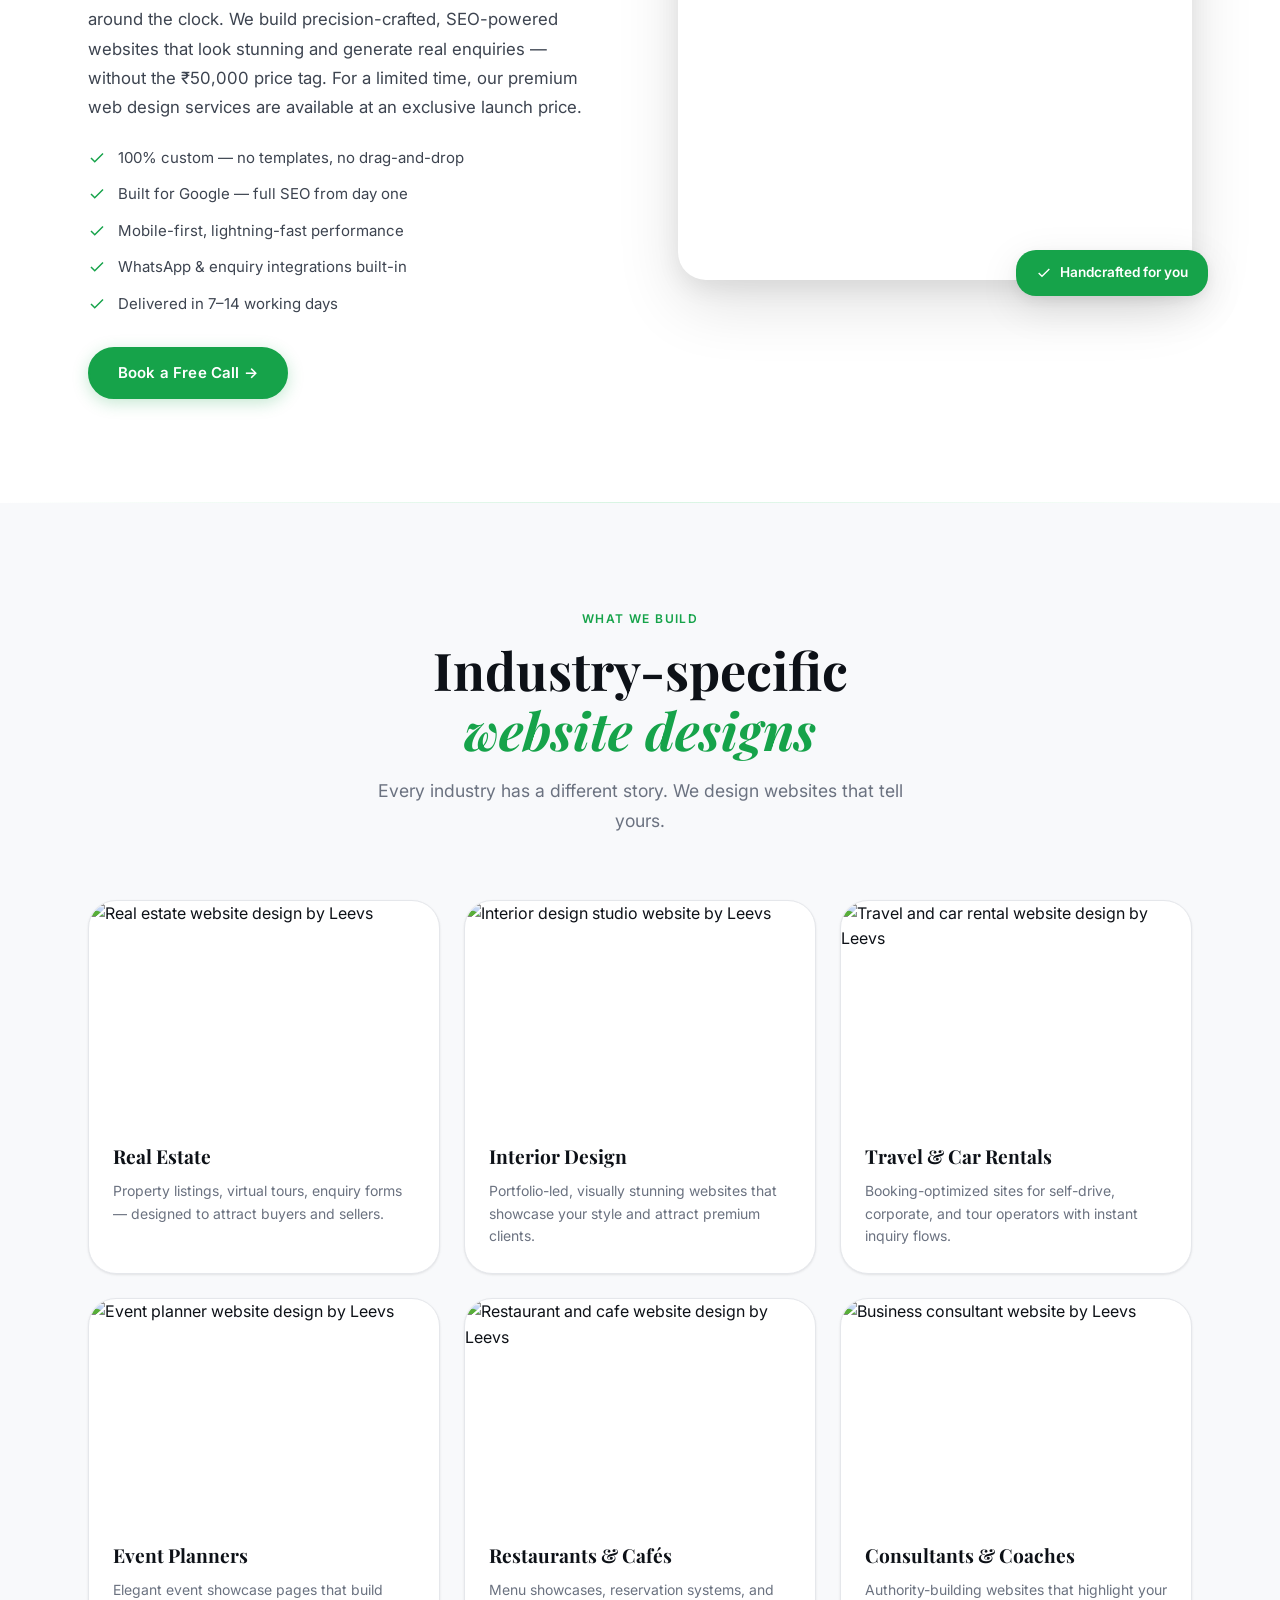
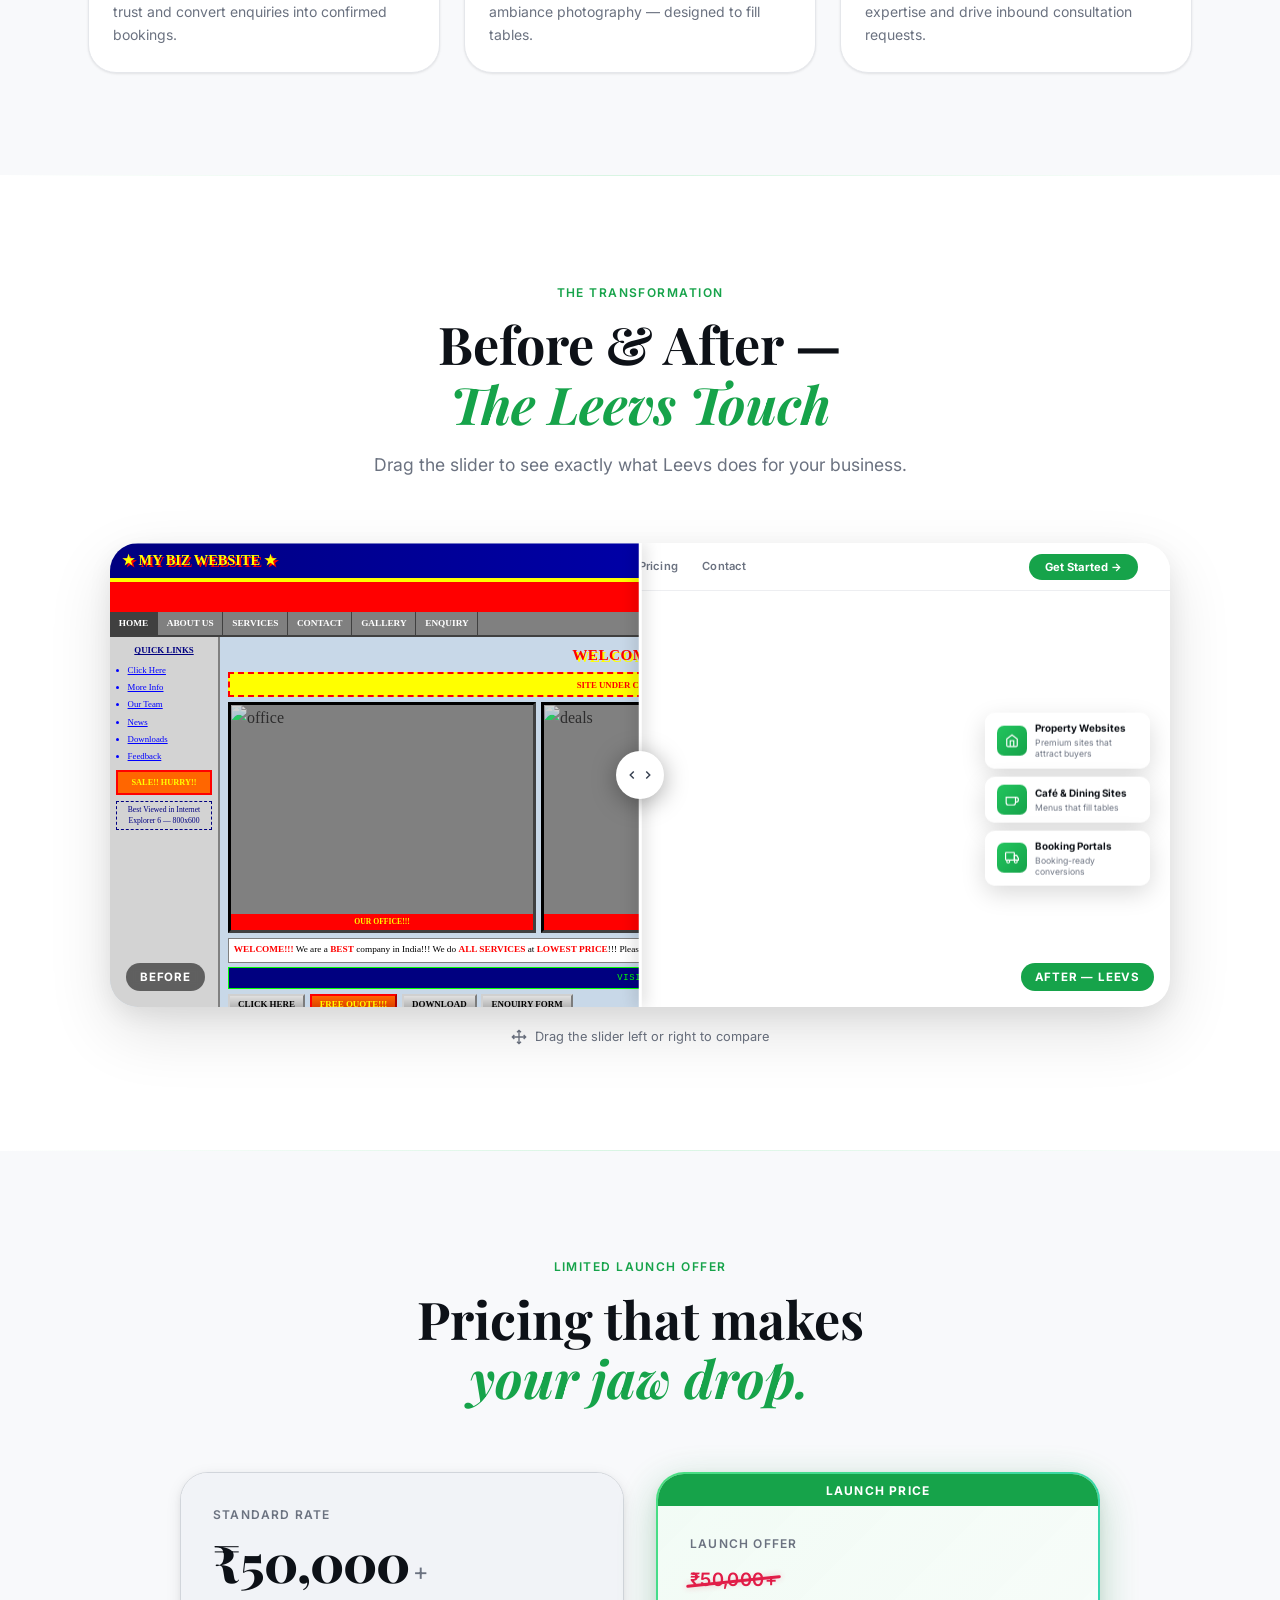
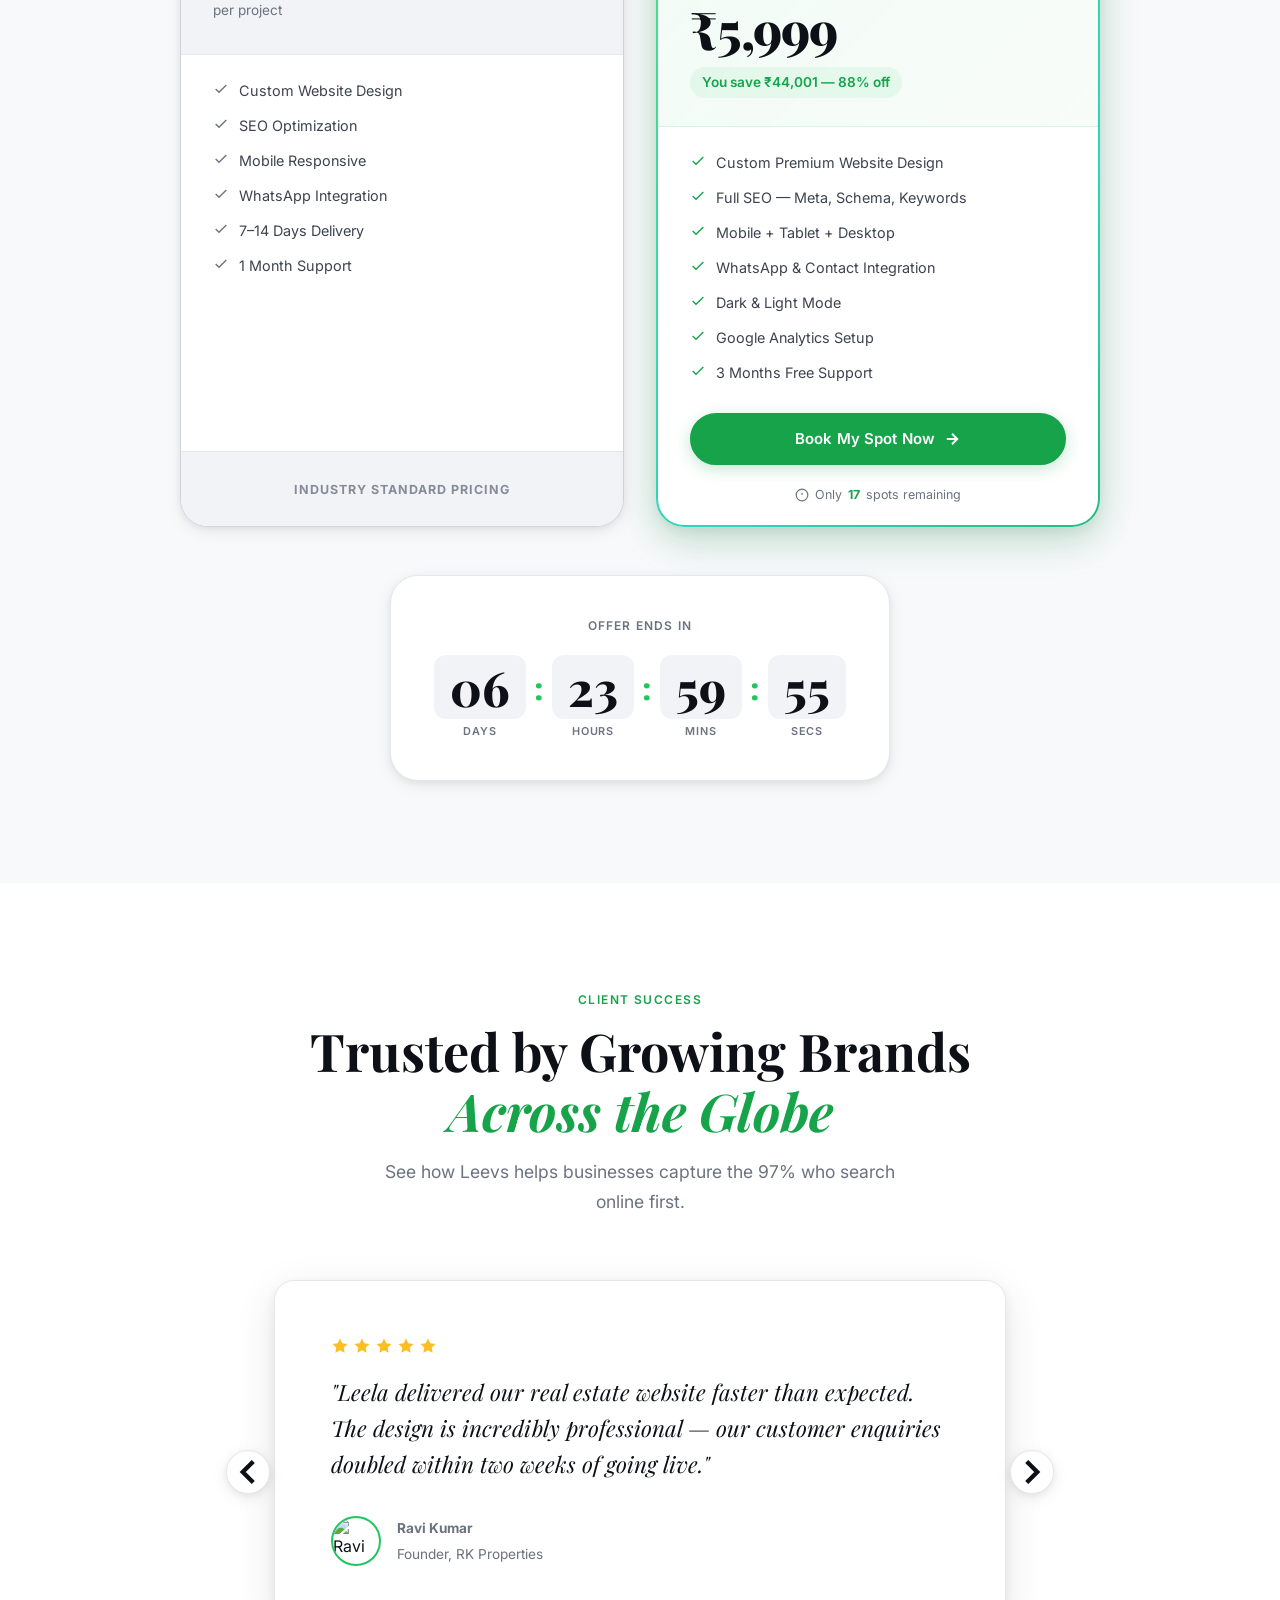
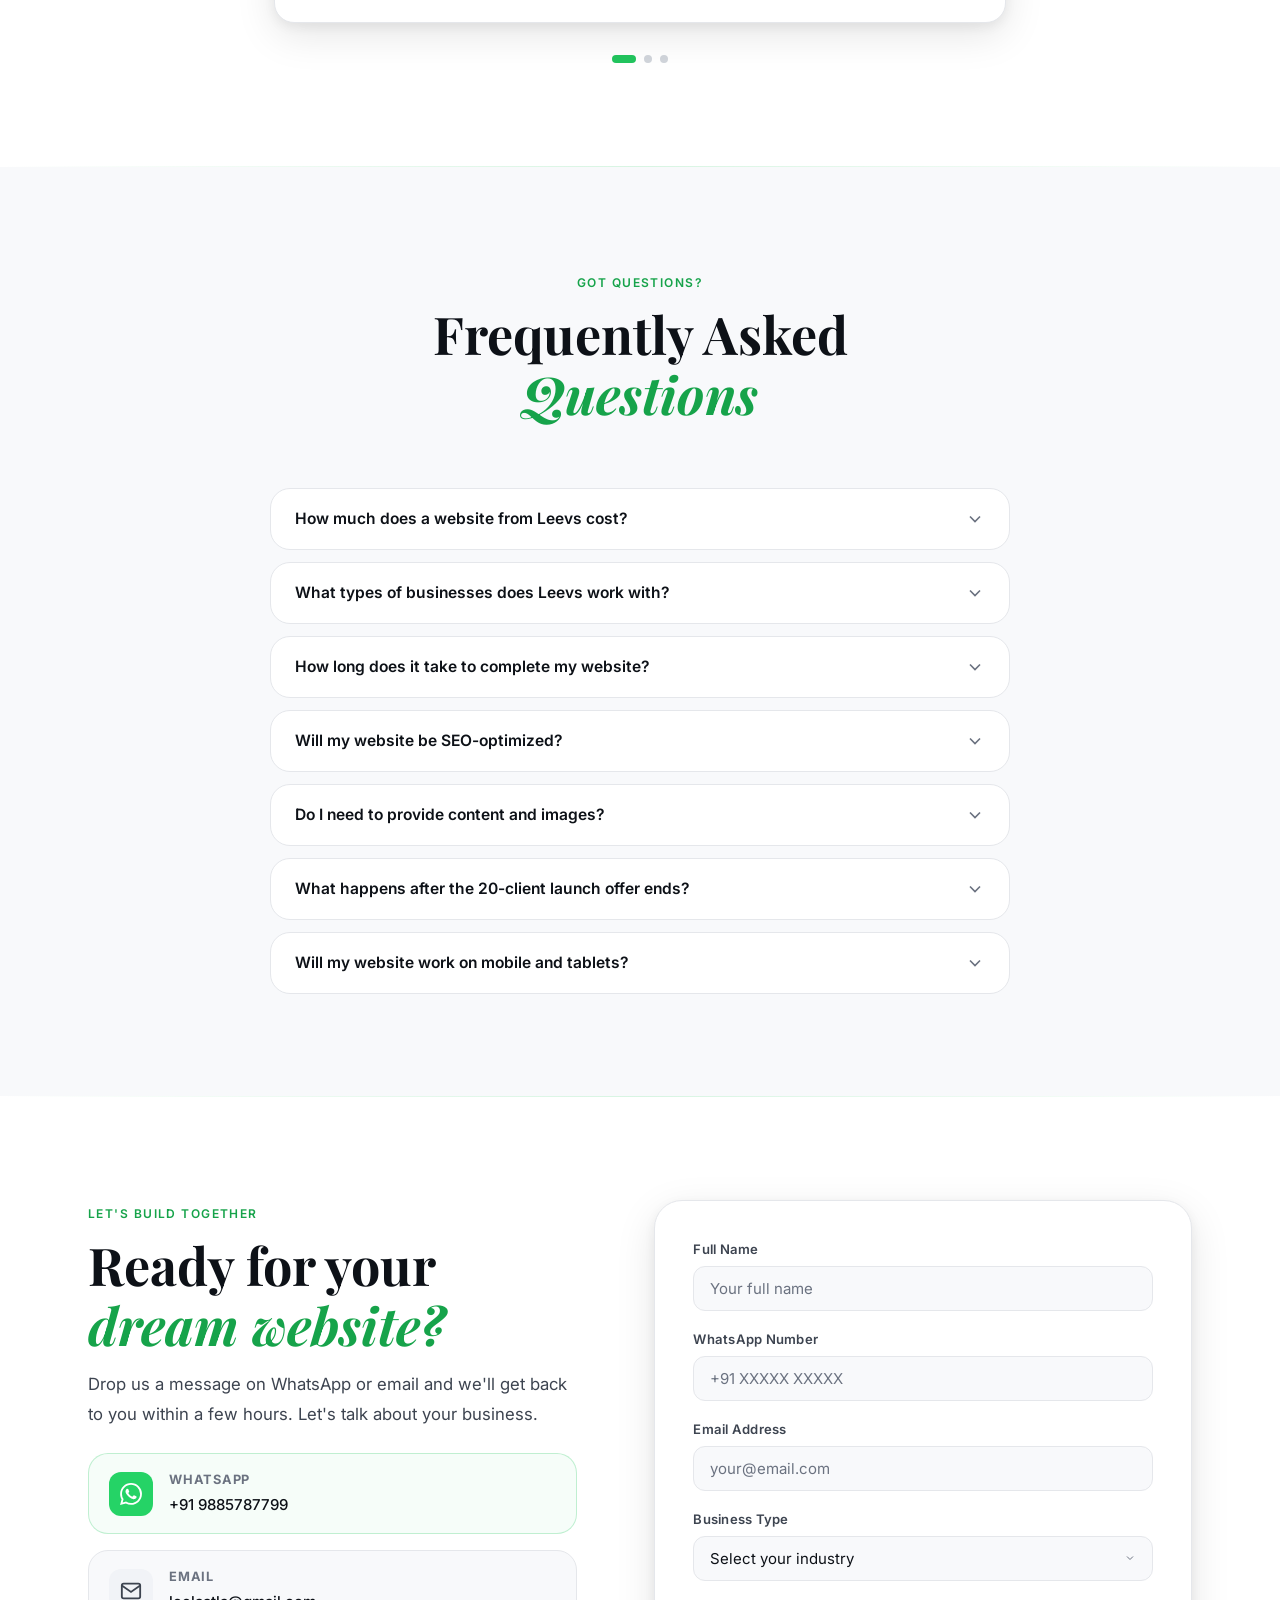
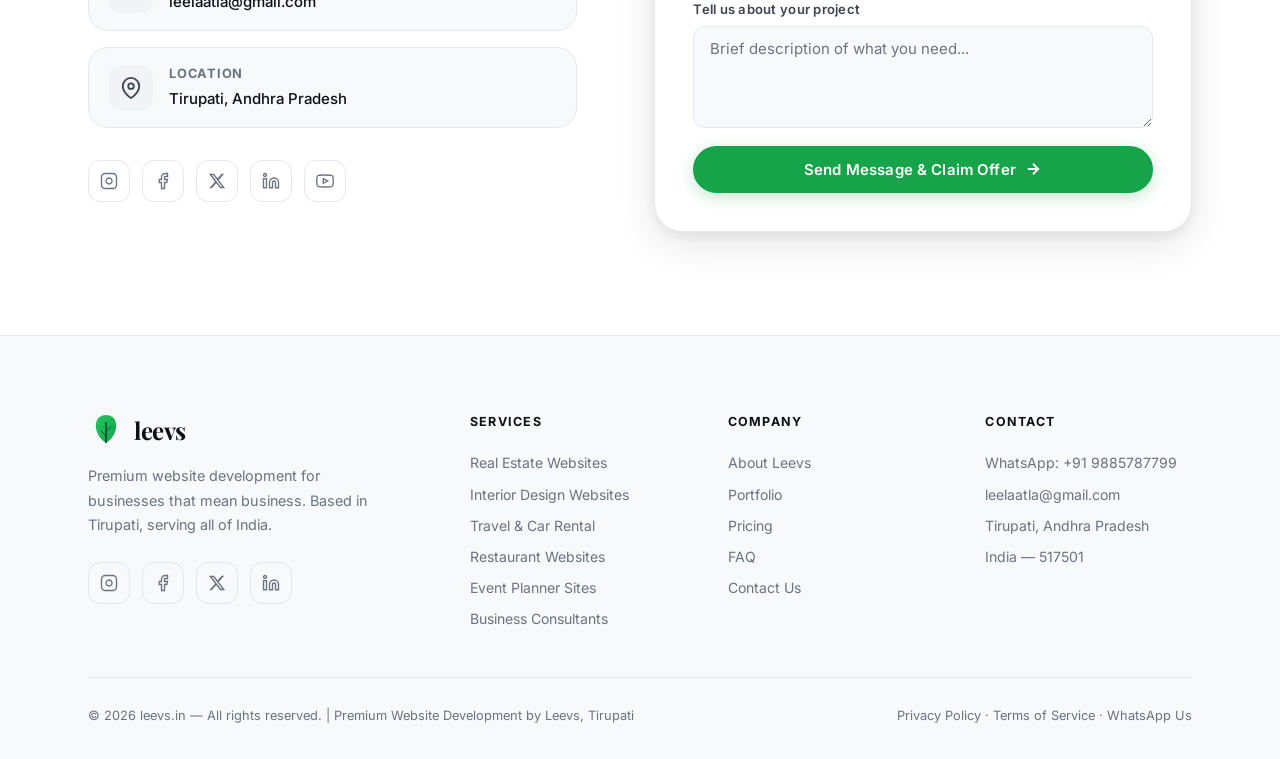
==== commit de6734e8: "fix: enhance SEO copy and H1 keyword relevance inside body content" ====
--- a/index.html
+++ b/index.html
@@ -326,8 +326,8 @@
           <span class="hero__headline-main">A Website is <em>Your Single Biggest Growth Engine.</em></span>
         </h1>
         <p class="hero__subtext reveal">
-          <strong>97% of customers</strong> research businesses online before choosing one. Without a premium, high-converting website, you're invisible to almost your entire market.
-          Launching at <strong class="curr-val" data-usd="$79" data-inr="₹5,999">₹5,999</strong> for the first 20 clients.
+          In the present online era, <strong>97% of customers</strong> research businesses online before choosing one. Without a premium website acting as your single biggest growth engine, you're invisible to almost your entire market.
+          Launching at <strong class="curr-val" data-usd="$79" data-inr="₹5,999">₹5,999</strong> for the first 20 clients — claim your spot before this limited offer ends.
         </p>
         <div class="hero__ctas reveal">
           <a href="#contact" class="btn btn--primary btn--lg">
@@ -417,7 +417,7 @@
               Luxury websites.<br/><em>At a launch price.</em>
             </h2>
             <p class="section-body reveal">
-              Every business deserves a website that works as hard as they do. We build precision-crafted, SEO-powered websites that look stunning and generate real enquiries — without the <span class="curr-val" data-usd="$699" data-inr="₹50,000">₹50,000</span> price tag. For a limited time.
+              Every business deserves a website that works as hard as they do, serving as a powerful growth engine that attracts customers around the clock. We build precision-crafted, SEO-powered websites that look stunning and generate real enquiries — without the <span class="curr-val" data-usd="$699" data-inr="₹50,000">₹50,000</span> price tag. For a limited time, our premium web design services are available at an exclusive launch price.
             </p>
             <ul class="value-list reveal">
               <li>
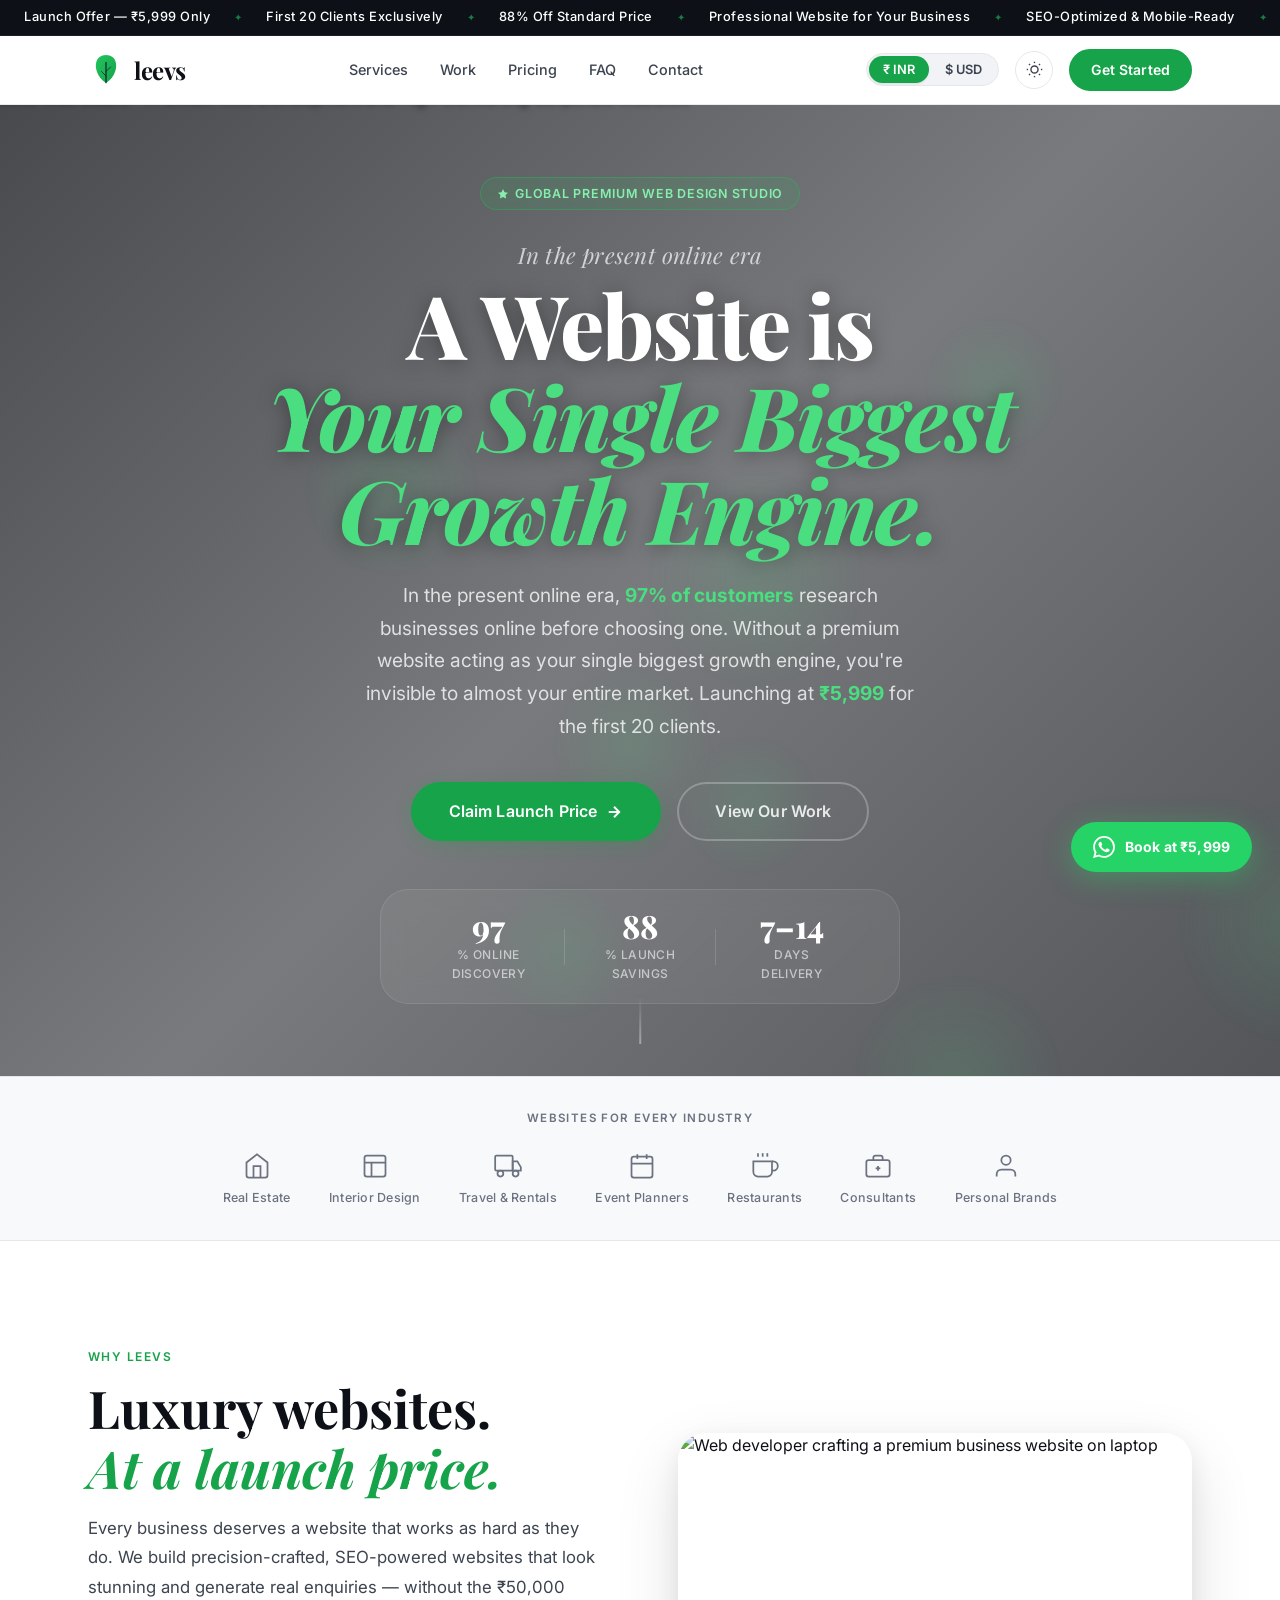
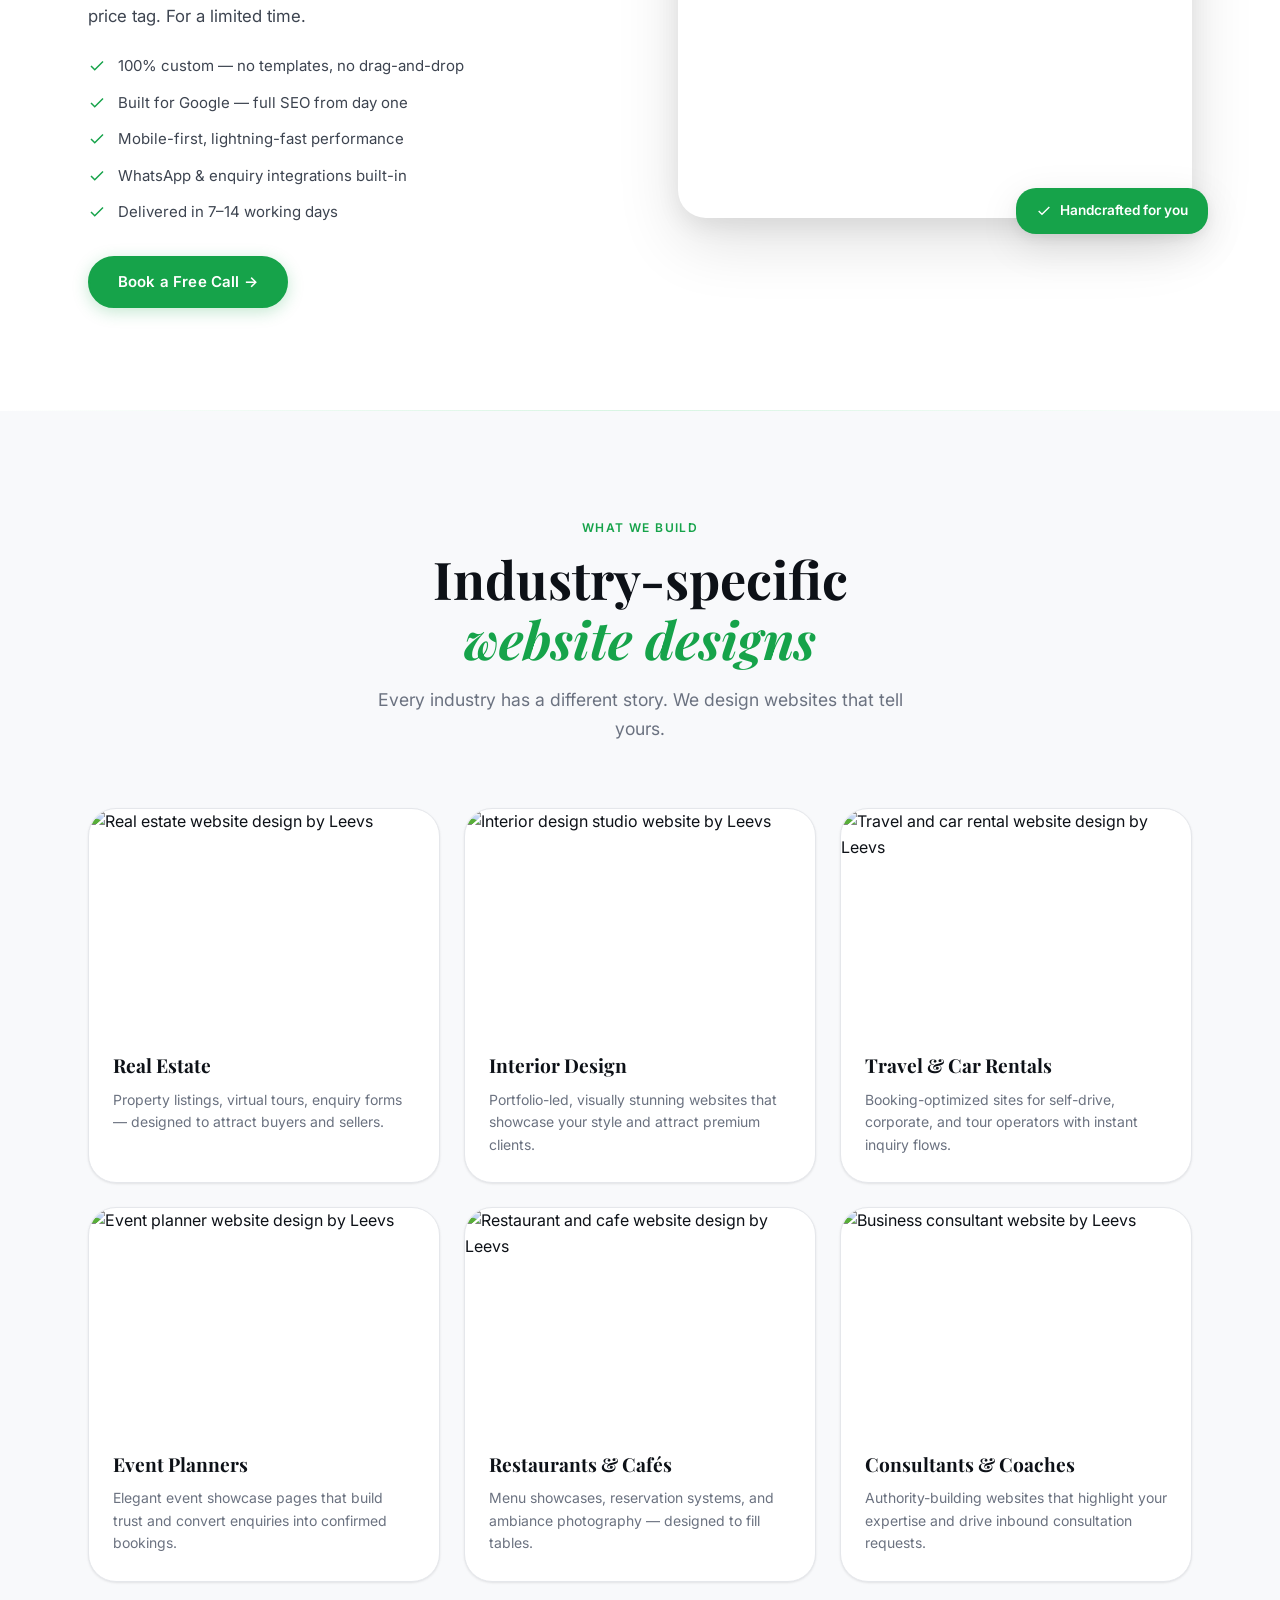
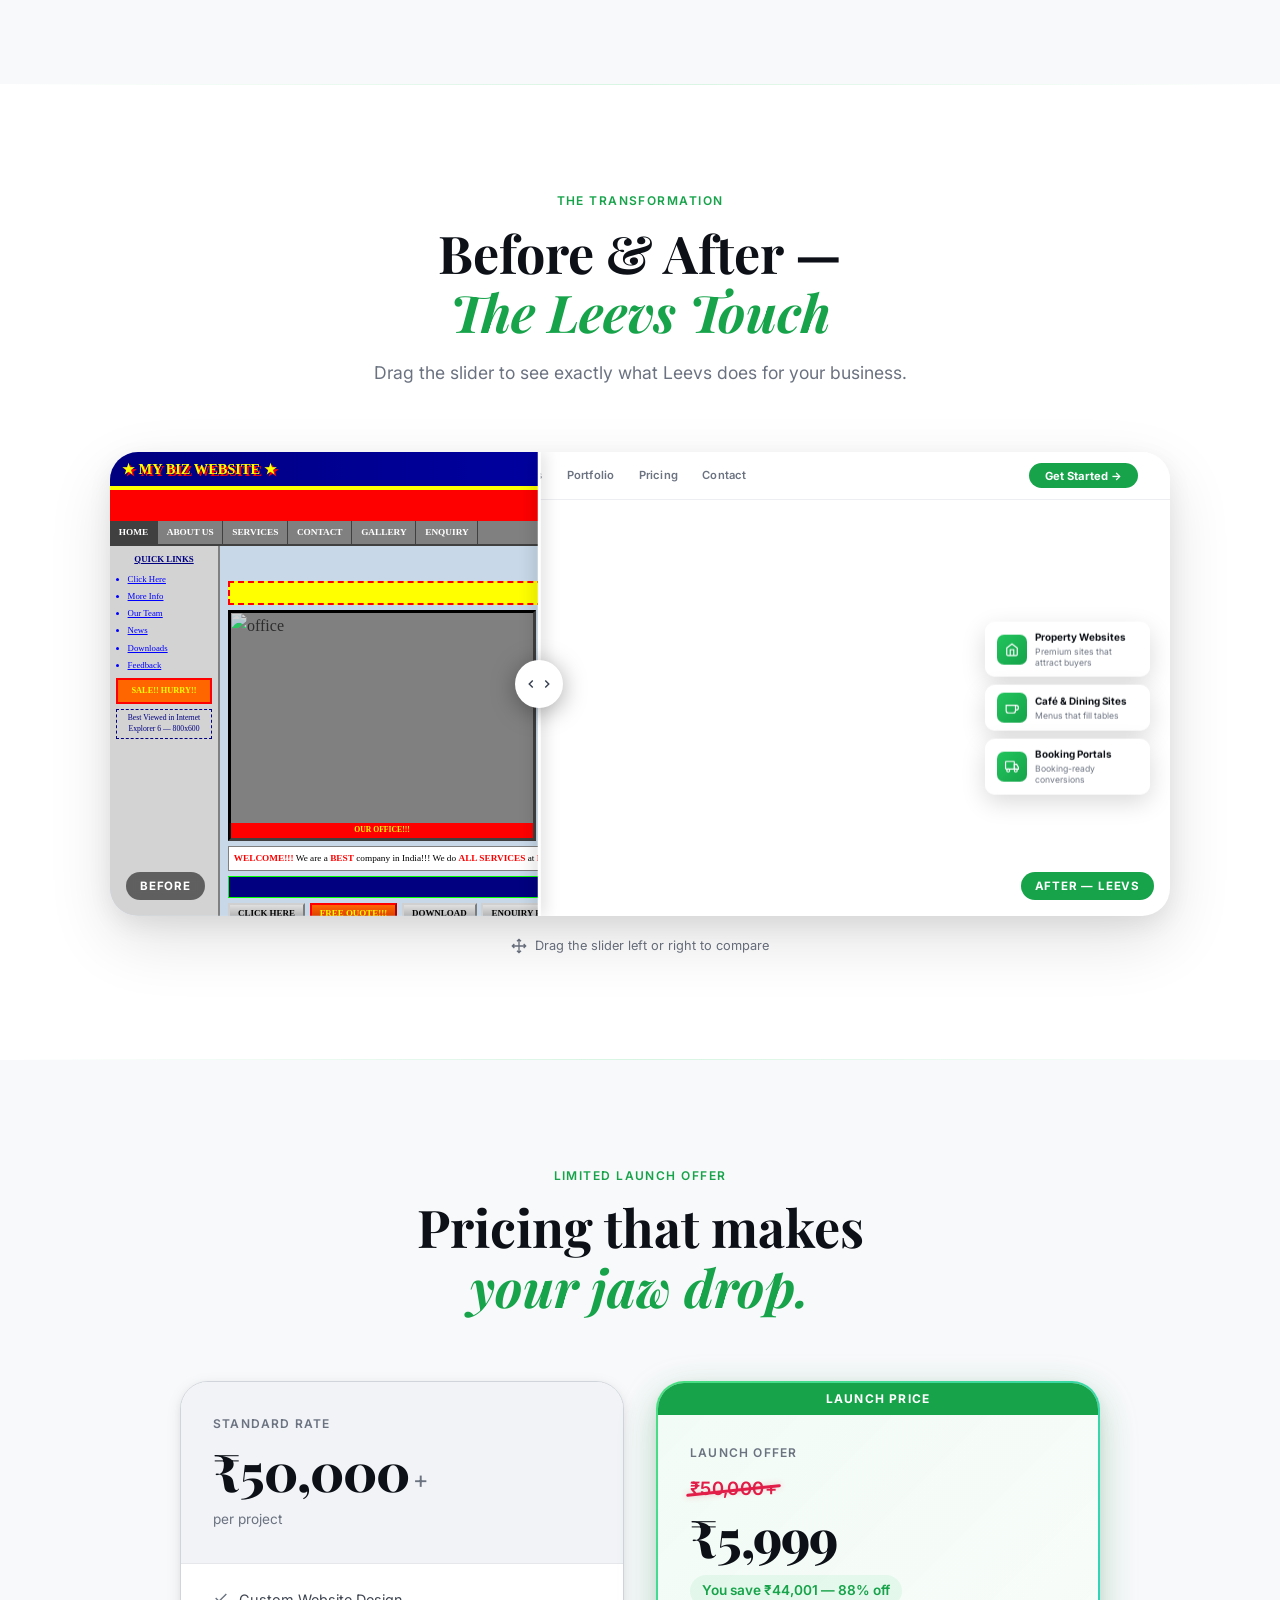
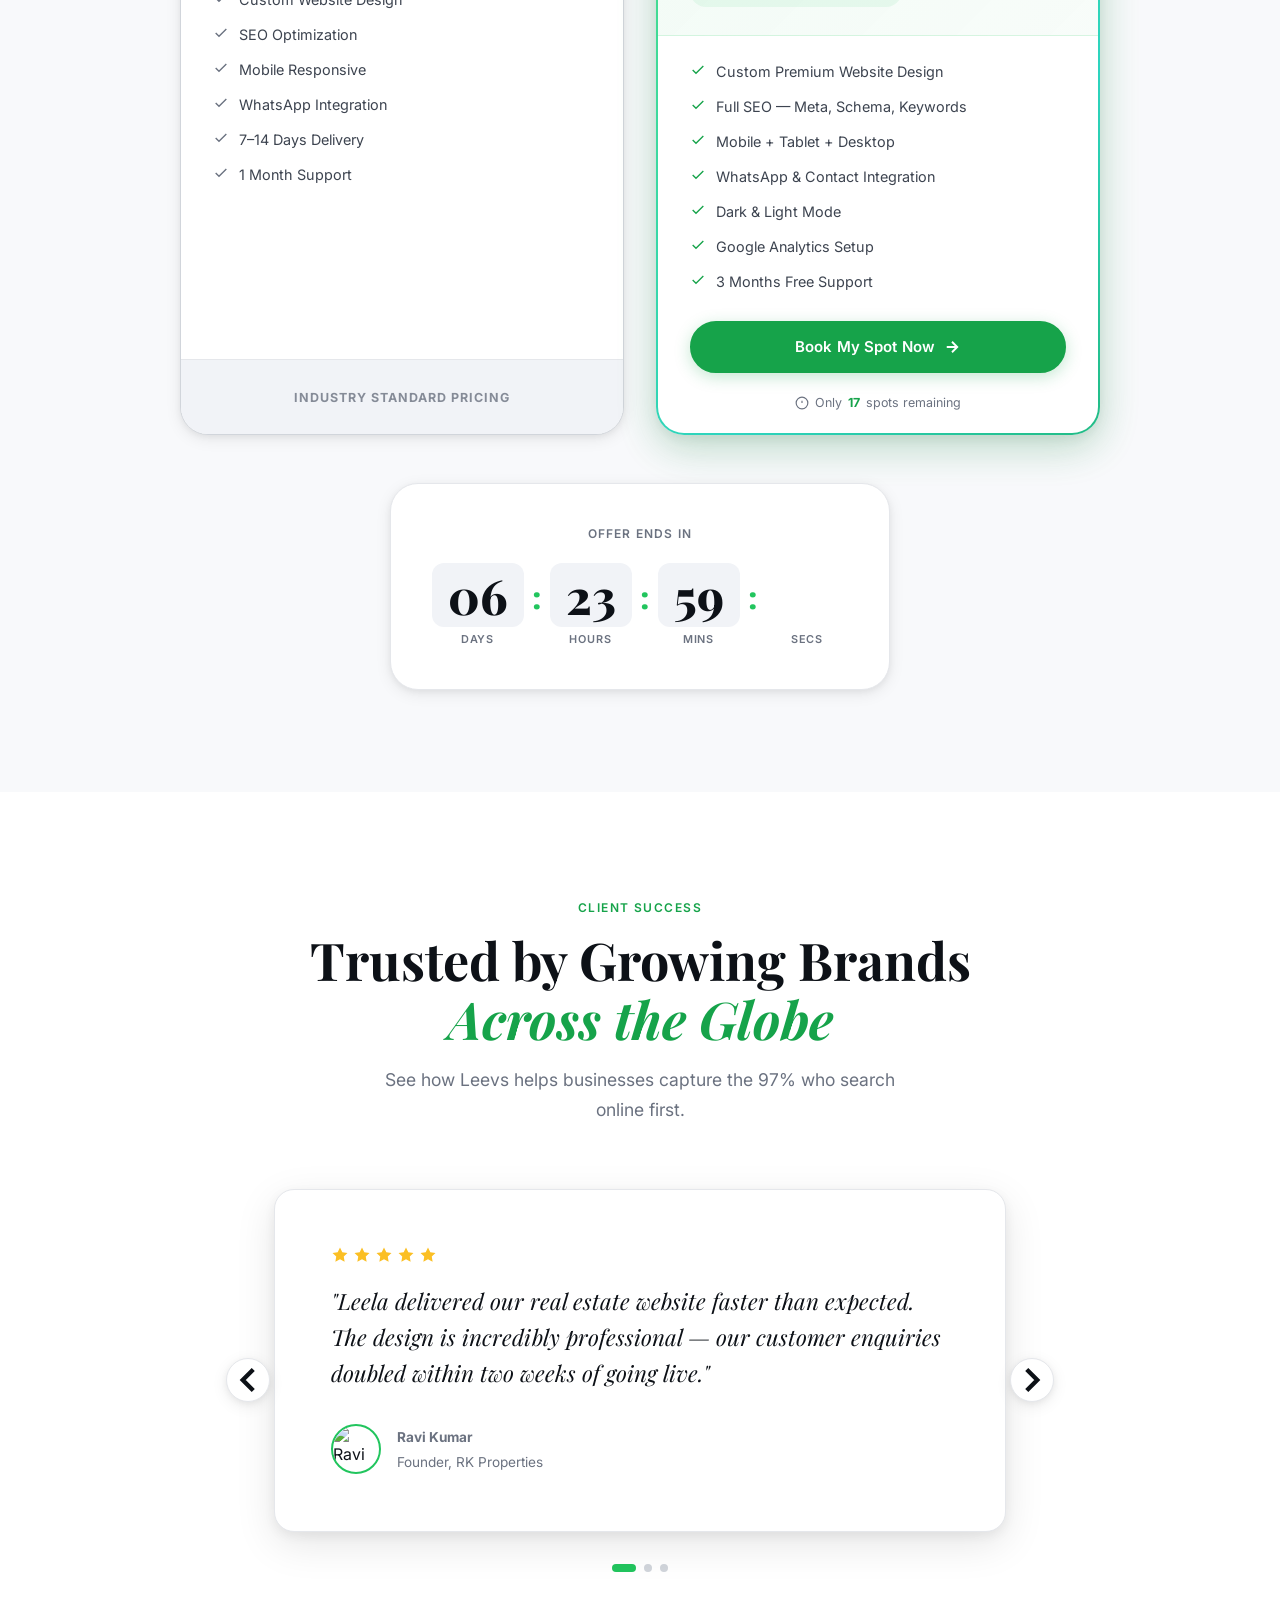
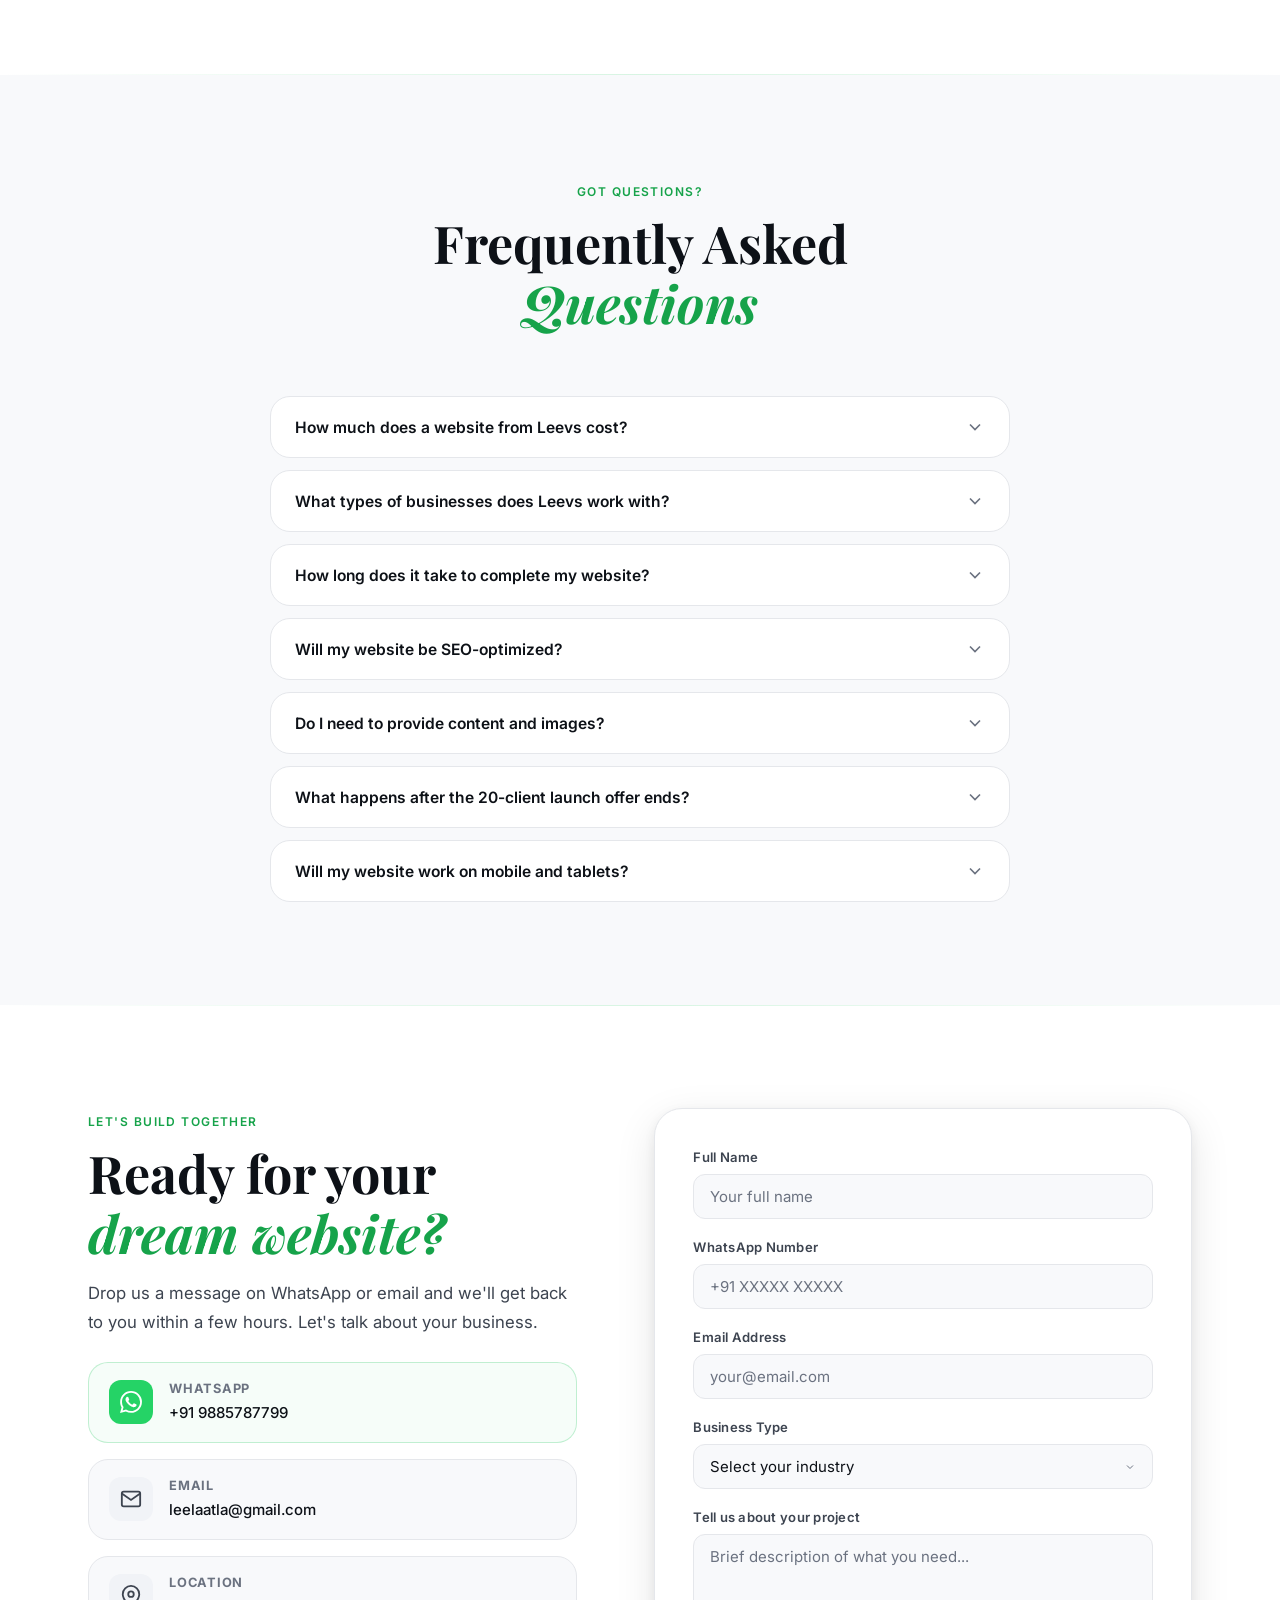
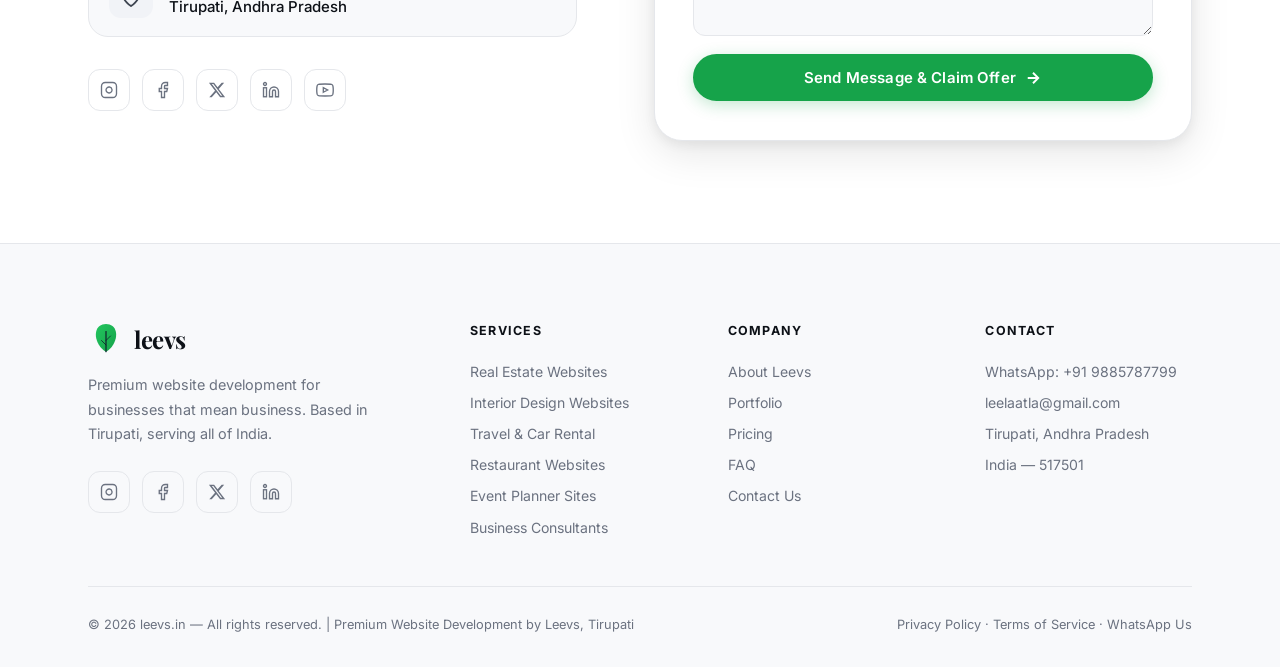
==== commit 8ceb9746: "fix: optimize SEO metadata copy and resolve duplicate headings inside HTML" ====
--- a/index.html
+++ b/index.html
@@ -7,7 +7,7 @@
 
   <title>Leevs – Premium Web Design Studio | Websites at ₹5,999</title>
   <meta name="description" content="Leevs builds premium, SEO-optimized business websites starting at ₹5,999. Custom designs delivered in 7–14 days. Limited launch offer for 20 clients." />
-  <meta name="keywords" content="leevs, levis, leves, leevs.com, leevs.in, leev, leaves website, best web designer in hyderabad, best web designer in bangalore, best web designer in chennai, best web designer in tirupati, best web developer near me, web design company india, premium web design hyderabad, website developer bangalore, affordable website chennai, custom website tirupati, web designer mumbai, web developer pune, website design delhi, business website india, professional website design, luxury web design studio, SEO website development, high converting websites" />
+  <meta name="keywords" content="leevs, levis, leves, leevs.com, leevs.in, leev, leaves website, best web designer in hyderabad, best web designer in bangalore, best web designer in chennai, best web designer in tirupati, premium web design company hyderabad, web design bangalore, custom website development, affordable business website" />
   <meta name="author" content="Leela Srinivas Atla – Leevs" />
   <meta name="robots" content="index, follow, max-snippet:-1, max-image-preview:large, max-video-preview:-1" />
   <meta name="theme-color" content="#ffffff" />
@@ -148,61 +148,6 @@
             "acceptedAnswer": { "@type": "Answer", "text": "7–14 working days depending on complexity and content delivery." }
           }
         ]
-      },
-      {
-        "@type": "ProfessionalService",
-        "@id": "https://leevs.in/#service",
-        "name": "Leevs Web Studio",
-        "image": "https://leevs.in/favicon-192x192.png",
-        "url": "https://leevs.in/",
-        "telephone": "+919885787799",
-        "email": "leelaatla@gmail.com",
-        "priceRange": "₹₹",
-        "address": {
-          "@type": "PostalAddress",
-          "streetAddress": "Tirupati",
-          "addressLocality": "Tirupati",
-          "addressRegion": "Andhra Pradesh",
-          "postalCode": "517501",
-          "addressCountry": "IN"
-        },
-        "geo": {
-          "@type": "GeoCoordinates",
-          "latitude": 13.6288,
-          "longitude": 79.4192
-        },
-        "openingHoursSpecification": {
-          "@type": "OpeningHoursSpecification",
-          "dayOfWeek": ["Monday", "Tuesday", "Wednesday", "Thursday", "Friday", "Saturday"],
-          "opens": "09:00",
-          "closes": "21:00"
-        },
-        "aggregateRating": {
-          "@type": "AggregateRating",
-          "ratingValue": "5",
-          "reviewCount": "3",
-          "bestRating": "5"
-        },
-        "sameAs": [
-          "https://github.com/Leelasrinivas",
-          "https://wa.me/919885787799"
-        ],
-        "serviceType": ["Web Design", "Web Development", "SEO Optimization", "Business Website Development"],
-        "areaServed": [
-          { "@type": "City", "name": "Hyderabad" },
-          { "@type": "City", "name": "Bangalore" },
-          { "@type": "City", "name": "Chennai" },
-          { "@type": "City", "name": "Tirupati" },
-          { "@type": "City", "name": "Mumbai" },
-          { "@type": "City", "name": "Pune" },
-          { "@type": "City", "name": "Delhi" },
-          { "@type": "City", "name": "Kolkata" },
-          { "@type": "City", "name": "Visakhapatnam" },
-          { "@type": "City", "name": "Vijayawada" },
-          { "@type": "City", "name": "Kochi" },
-          { "@type": "City", "name": "Ahmedabad" },
-          { "@type": "Country", "name": "India" }
-        ]
       }
     ]
   }
@@ -327,7 +272,7 @@
         </h1>
         <p class="hero__subtext reveal">
           In the present online era, <strong>97% of customers</strong> research businesses online before choosing one. Without a premium website acting as your single biggest growth engine, you're invisible to almost your entire market.
-          Launching at <strong class="curr-val" data-usd="$79" data-inr="₹5,999">₹5,999</strong> for the first 20 clients — claim your spot before this limited offer ends.
+          Launching at <strong class="curr-val" data-usd="$79" data-inr="₹5,999">₹5,999</strong> for the first 20 clients.
         </p>
         <div class="hero__ctas reveal">
           <a href="#contact" class="btn btn--primary btn--lg">
@@ -417,7 +362,7 @@
               Luxury websites.<br/><em>At a launch price.</em>
             </h2>
             <p class="section-body reveal">
-              Every business deserves a website that works as hard as they do, serving as a powerful growth engine that attracts customers around the clock. We build precision-crafted, SEO-powered websites that look stunning and generate real enquiries — without the <span class="curr-val" data-usd="$699" data-inr="₹50,000">₹50,000</span> price tag. For a limited time, our premium web design services are available at an exclusive launch price.
+              Every business deserves a website that works as hard as they do. We build precision-crafted, SEO-powered websites that look stunning and generate real enquiries — without the <span class="curr-val" data-usd="$699" data-inr="₹50,000">₹50,000</span> price tag. For a limited time.
             </p>
             <ul class="value-list reveal">
               <li>
